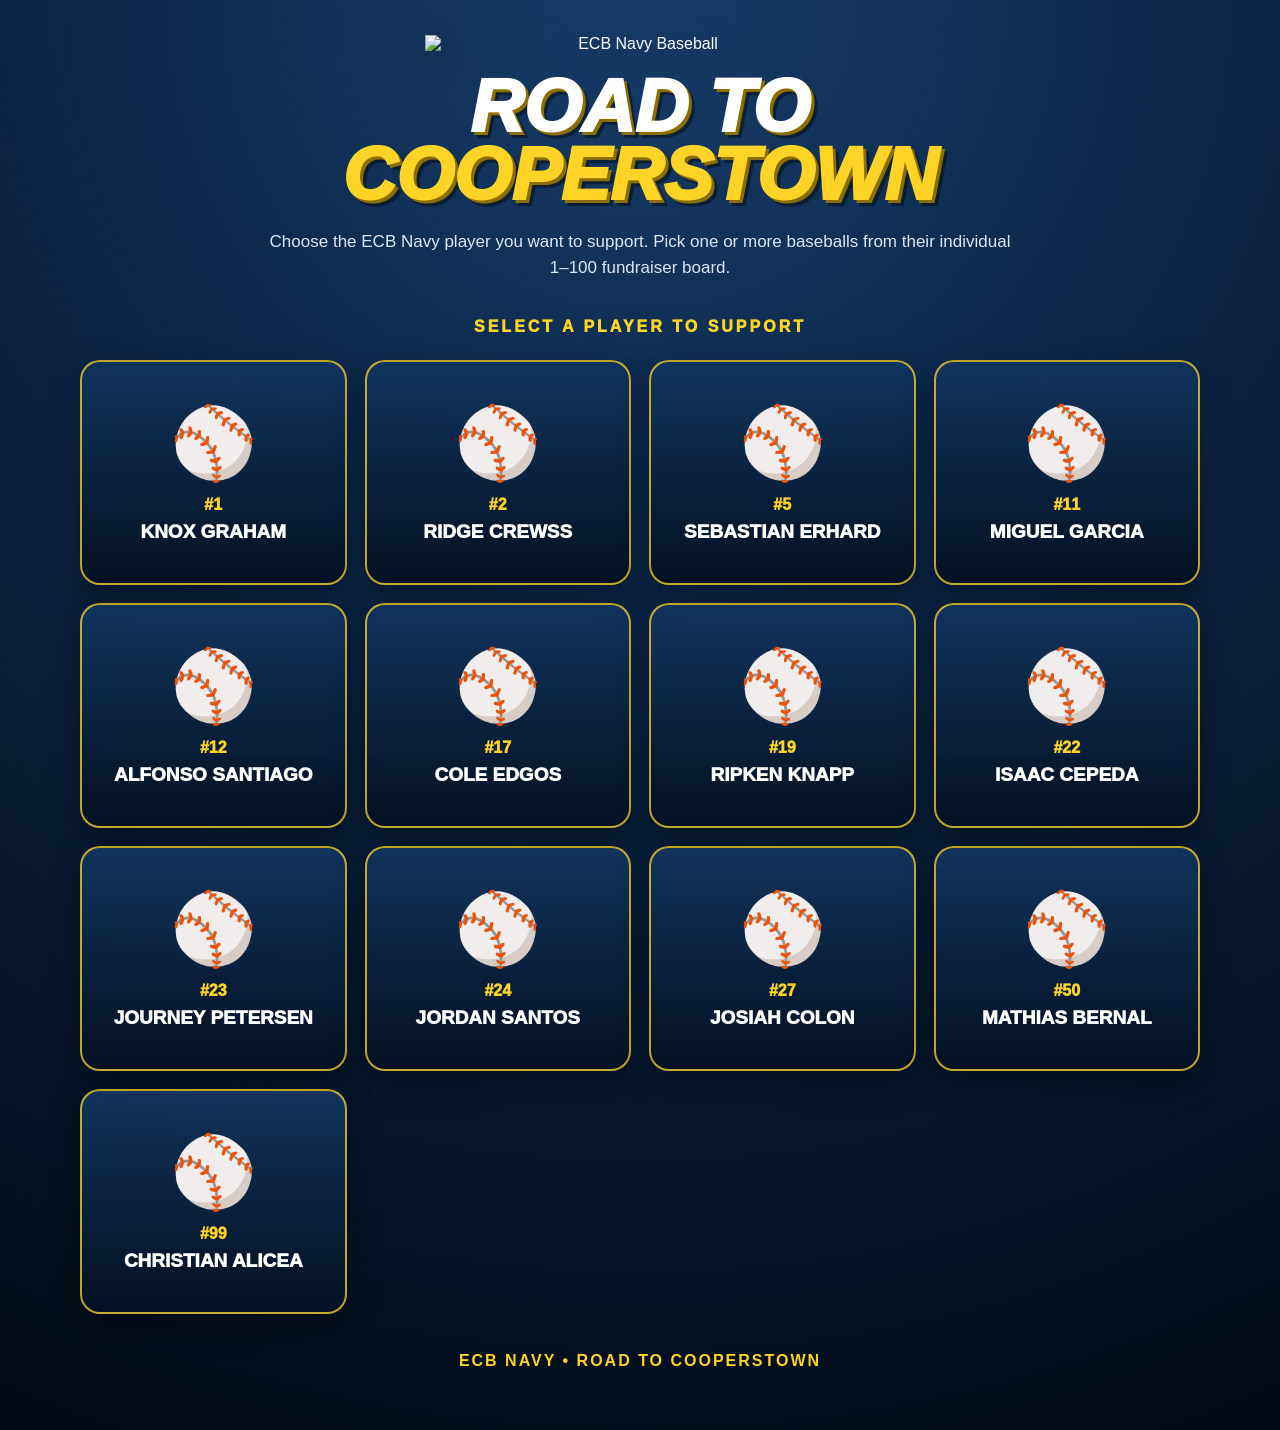
==== public/index.html @ cdfd4893 "Create index.html" ====
<!DOCTYPE html>
<html lang="en">

<head>

<meta charset="UTF-8">

<meta
  name="viewport"
  content="width=device-width, initial-scale=1.0"
>

<title>
ECB Navy | Road to Cooperstown
</title>

<style>

html,
body{
  margin:0;
  padding:0;
  min-height:100%;
  background:#07182e;
}

body{
  font-family:Arial,Helvetica,sans-serif;
  color:#fff;
}

*{
  box-sizing:border-box;
}

.page{
  min-height:100vh;
  padding:35px 18px 60px;

  background:
    radial-gradient(
      circle at top,
      #163c68 0%,
      #0c284b 34%,
      #07182e 68%,
      #030a14 100%
    );
}

.wrap{
  width:min(1120px,100%);
  margin:0 auto;
}

.header{
  text-align:center;
}

.logo{
  width:min(430px,88%);
  height:auto;
  margin:0 auto 20px;
  display:block;

  filter:
    drop-shadow(
      0 9px 16px
      rgba(0,0,0,.4)
    );
}

.road{
  margin:0;

  font-size:
    clamp(
      40px,
      8vw,
      74px
    );

  line-height:.92;

  font-weight:1000;

  font-style:italic;

  text-transform:
    uppercase;

  text-shadow:
    3px 3px 0 #8a6f00,
    6px 6px 0 rgba(0,0,0,.4);
}

.road span{
  color:#ffd426;
}

.subhead{
  max-width:760px;
  margin:20px auto 0;

  font-size:17px;
  line-height:1.5;

  color:#dce7f3;
}

.choose{
  margin:38px 0 24px;

  text-align:center;

  color:#ffd426;

  font-weight:1000;

  letter-spacing:3px;

  text-transform:
    uppercase;
}

.grid{
  display:grid;

  grid-template-columns:
    repeat(
      4,
      minmax(0,1fr)
    );

  gap:18px;
}

.player-card{
  min-height:225px;

  display:flex;

  flex-direction:column;

  align-items:center;

  justify-content:center;

  padding:20px 12px;

  border:
    2px solid
    rgba(
      255,
      212,
      38,
      .75
    );

  border-radius:20px;

  background:
    linear-gradient(
      180deg,
      rgba(17,53,94,.95),
      rgba(4,17,35,.98)
    );

  color:#fff;

  text-decoration:none;

  box-shadow:
    0 12px 30px
    rgba(0,0,0,.35);

  transition:.18s ease;
}

.player-card:hover{
  transform:
    translateY(-5px);

  border-color:
    #fff09a;
}

.baseball{
  font-size:70px;
  margin-bottom:12px;
}

.number{
  color:#ffd426;

  font-size:16px;

  font-weight:1000;

  margin-bottom:7px;
}

.name{
  text-align:center;

  font-size:19px;

  font-weight:1000;

  line-height:1.15;

  text-transform:
    uppercase;
}

.footer{
  margin-top:38px;

  text-align:center;

  color:#ffd426;

  font-weight:900;

  letter-spacing:2px;
}

@media(max-width:900px){

  .grid{
    grid-template-columns:
      repeat(
        3,
        1fr
      );
  }

}

@media(max-width:680px){

  .grid{
    grid-template-columns:
      repeat(
        2,
        1fr
      );

    gap:12px;
  }

  .player-card{
    min-height:190px;
  }

  .baseball{
    font-size:54px;
  }

  .name{
    font-size:15px;
  }

}

</style>

</head>

<body>

<div class="page">

<div class="wrap">

<header class="header">

<img
  src="/ecb-logo.png"
  class="logo"
  alt="ECB Navy Baseball"
>

<h1 class="road">
Road To
<br>
<span>
Cooperstown
</span>
</h1>

<div class="subhead">

Choose the ECB Navy player you want to support.

Pick one or more baseballs from their individual
1–100 fundraiser board.

</div>

</header>


<div class="choose">

Select A Player To Support

</div>


<main class="grid">

<a
  class="player-card"
  href="/fundraiser.html?player=knox-graham"
>
<div class="baseball">⚾</div>
<div class="number">#1</div>
<div class="name">Knox Graham</div>
</a>


<a
  class="player-card"
  href="/fundraiser.html?player=ridge-crewss"
>
<div class="baseball">⚾</div>
<div class="number">#2</div>
<div class="name">Ridge Crewss</div>
</a>


<a
  class="player-card"
  href="/fundraiser.html?player=sebastian-erhard"
>
<div class="baseball">⚾</div>
<div class="number">#5</div>
<div class="name">Sebastian Erhard</div>
</a>


<a
  class="player-card"
  href="/fundraiser.html?player=miguel-garcia"
>
<div class="baseball">⚾</div>
<div class="number">#11</div>
<div class="name">Miguel Garcia</div>
</a>


<a
  class="player-card"
  href="/fundraiser.html?player=alfonso-santiago"
>
<div class="baseball">⚾</div>
<div class="number">#12</div>
<div class="name">Alfonso Santiago</div>
</a>


<a
  class="player-card"
  href="/fundraiser.html?player=cole-edgos"
>
<div class="baseball">⚾</div>
<div class="number">#17</div>
<div class="name">Cole Edgos</div>
</a>


<a
  class="player-card"
  href="/fundraiser.html?player=ripken-knapp"
>
<div class="baseball">⚾</div>
<div class="number">#19</div>
<div class="name">Ripken Knapp</div>
</a>


<a
  class="player-card"
  href="/fundraiser.html?player=isaac-cepeda"
>
<div class="baseball">⚾</div>
<div class="number">#22</div>
<div class="name">Isaac Cepeda</div>
</a>


<a
  class="player-card"
  href="/fundraiser.html?player=journey-petersen"
>
<div class="baseball">⚾</div>
<div class="number">#23</div>
<div class="name">Journey Petersen</div>
</a>


<a
  class="player-card"
  href="/fundraiser.html?player=jordan-santos"
>
<div class="baseball">⚾</div>
<div class="number">#24</div>
<div class="name">Jordan Santos</div>
</a>


<a
  class="player-card"
  href="/fundraiser.html?player=josiah-colon"
>
<div class="baseball">⚾</div>
<div class="number">#27</div>
<div class="name">Josiah Colon</div>
</a>


<a
  class="player-card"
  href="/fundraiser.html?player=mathias-bernal"
>
<div class="baseball">⚾</div>
<div class="number">#50</div>
<div class="name">Mathias Bernal</div>
</a>


<a
  class="player-card"
  href="/fundraiser.html?player=christian-alicea"
>
<div class="baseball">⚾</div>
<div class="number">#99</div>
<div class="name">Christian Alicea</div>
</a>

</main>


<div class="footer">

ECB NAVY • ROAD TO COOPERSTOWN

</div>

</div>

</div>

</body>

</html>
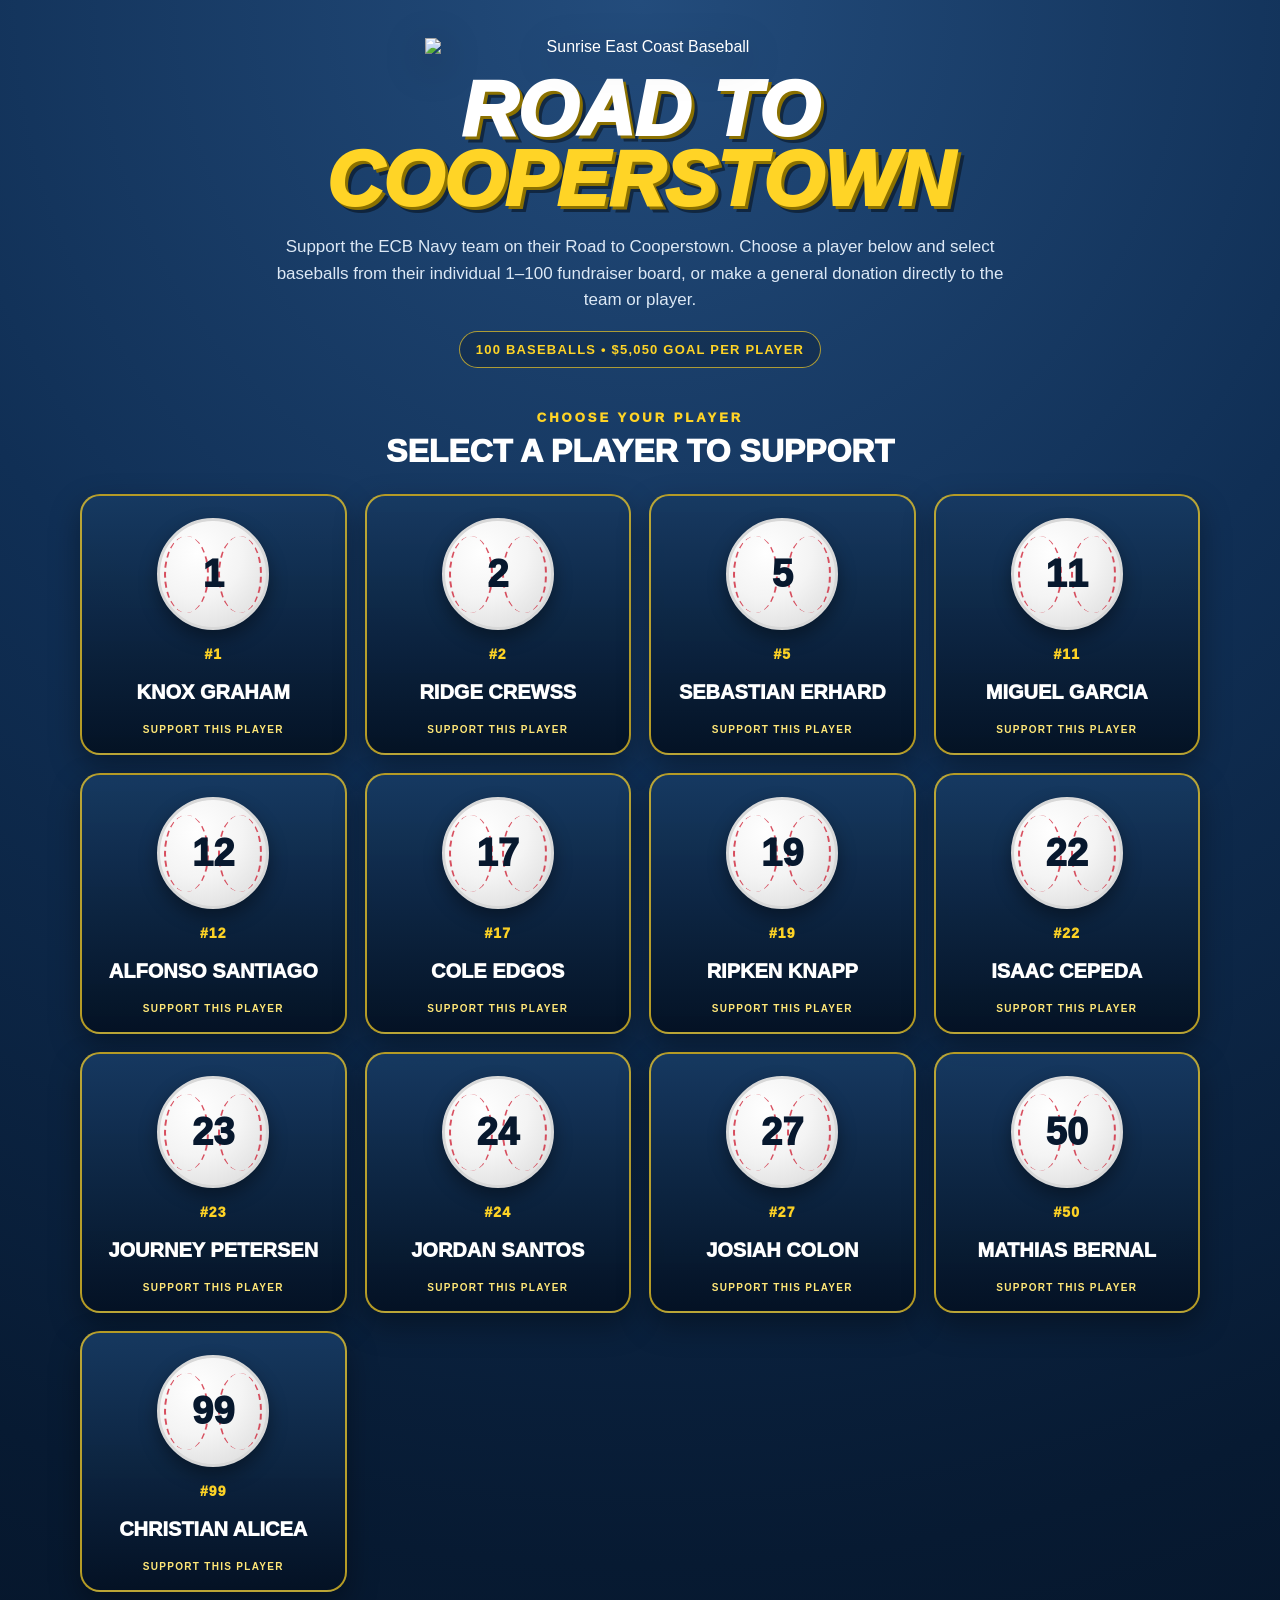
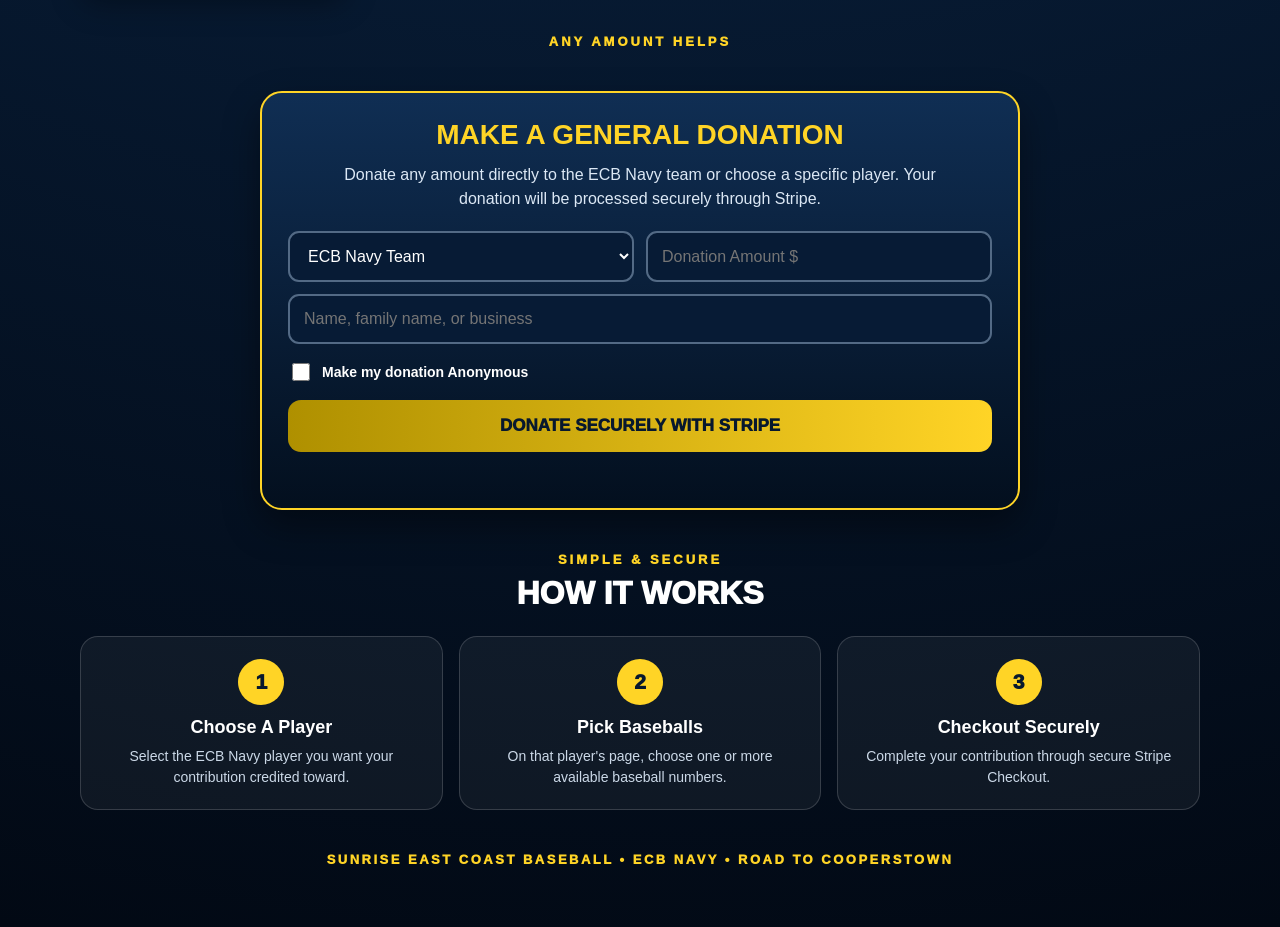
==== commit 48ee7e55: "Update index.html" ====
--- a/public/index.html
+++ b/public/index.html
@@ -1,27 +1,17 @@
 <!DOCTYPE html>
 <html lang="en">
-
 <head>
-
 <meta charset="UTF-8">
-
-<meta
-  name="viewport"
-  content="width=device-width, initial-scale=1.0"
->
-
-<title>
-ECB Navy | Road to Cooperstown
-</title>
+<meta name="viewport" content="width=device-width, initial-scale=1.0">
+
+<title>ECB Navy | Road to Cooperstown</title>
 
 <style>
-
-html,
-body{
+html,body{
   margin:0;
   padding:0;
   min-height:100%;
-  background:#07182e;
+  background:#061426;
 }
 
 body{
@@ -35,15 +25,14 @@
 
 .page{
   min-height:100vh;
-  padding:35px 18px 60px;
-
+  padding:30px 18px 60px;
   background:
     radial-gradient(
       circle at top,
-      #163c68 0%,
-      #0c284b 34%,
-      #07182e 68%,
-      #030a14 100%
+      #234c7c 0%,
+      #102f55 30%,
+      #071a32 60%,
+      #020914 100%
     );
 }
 
@@ -52,45 +41,37 @@
   margin:0 auto;
 }
 
+/* =========================
+   HEADER
+========================= */
+
 .header{
   text-align:center;
+  padding-top:8px;
 }
 
 .logo{
+  display:block;
   width:min(430px,88%);
   height:auto;
-  margin:0 auto 20px;
-  display:block;
-
+  margin:0 auto 18px;
   filter:
     drop-shadow(
-      0 9px 16px
+      0 10px 20px
       rgba(0,0,0,.4)
     );
 }
 
 .road{
   margin:0;
-
-  font-size:
-    clamp(
-      40px,
-      8vw,
-      74px
-    );
-
-  line-height:.92;
-
+  font-size:clamp(42px,8vw,78px);
+  line-height:.9;
   font-weight:1000;
-
   font-style:italic;
-
-  text-transform:
-    uppercase;
-
+  text-transform:uppercase;
   text-shadow:
-    3px 3px 0 #8a6f00,
-    6px 6px 0 rgba(0,0,0,.4);
+    3px 3px 0 #8b7100,
+    6px 6px 0 rgba(0,0,0,.42);
 }
 
 .road span{
@@ -100,357 +81,881 @@
 .subhead{
   max-width:760px;
   margin:20px auto 0;
-
+  color:#dce8f5;
   font-size:17px;
-  line-height:1.5;
-
-  color:#dce7f3;
-}
-
-.choose{
-  margin:38px 0 24px;
-
+  line-height:1.55;
+}
+
+.hero-note{
+  display:inline-block;
+  margin-top:18px;
+  padding:10px 16px;
+  border:1px solid rgba(255,212,38,.65);
+  border-radius:999px;
+  color:#ffd426;
+  background:rgba(0,0,0,.2);
+  font-size:13px;
+  font-weight:900;
+  letter-spacing:1.2px;
+  text-transform:uppercase;
+}
+
+/* =========================
+   SECTION TITLES
+========================= */
+
+.section-kicker{
+  margin-top:42px;
   text-align:center;
-
   color:#ffd426;
-
+  font-size:13px;
   font-weight:1000;
-
   letter-spacing:3px;
-
-  text-transform:
-    uppercase;
-}
+  text-transform:uppercase;
+}
+
+.section-title{
+  margin:8px 0 24px;
+  text-align:center;
+  font-size:32px;
+  font-weight:1000;
+  text-transform:uppercase;
+}
+
+/* =========================
+   PLAYER GRID
+========================= */
 
 .grid{
   display:grid;
-
-  grid-template-columns:
-    repeat(
-      4,
-      minmax(0,1fr)
-    );
-
+  grid-template-columns:repeat(4,minmax(0,1fr));
   gap:18px;
 }
 
 .player-card{
-  min-height:225px;
-
   display:flex;
-
+  min-height:245px;
+  padding:22px 14px 18px;
   flex-direction:column;
-
   align-items:center;
-
   justify-content:center;
 
-  padding:20px 12px;
-
-  border:
-    2px solid
-    rgba(
-      255,
-      212,
-      38,
-      .75
-    );
-
+  border:2px solid rgba(255,212,38,.7);
   border-radius:20px;
 
   background:
     linear-gradient(
       180deg,
-      rgba(17,53,94,.95),
-      rgba(4,17,35,.98)
+      rgba(23,58,98,.95),
+      rgba(4,18,36,.98)
     );
 
   color:#fff;
-
   text-decoration:none;
 
   box-shadow:
-    0 12px 30px
-    rgba(0,0,0,.35);
-
-  transition:.18s ease;
+    0 12px 30px rgba(0,0,0,.35);
+
+  transition:
+    transform .18s ease,
+    border-color .18s ease,
+    box-shadow .18s ease;
 }
 
 .player-card:hover{
-  transform:
-    translateY(-5px);
-
-  border-color:
-    #fff09a;
+  transform:translateY(-5px);
+  border-color:#fff09a;
+  box-shadow:
+    0 18px 36px rgba(0,0,0,.45);
 }
 
 .baseball{
-  font-size:70px;
-  margin-bottom:12px;
-}
-
-.number{
+  width:112px;
+  height:112px;
+
+  display:flex;
+  align-items:center;
+  justify-content:center;
+
+  margin-bottom:16px;
+
+  border-radius:50%;
+  border:3px solid #d8d8d8;
+
+  background:
+    radial-gradient(
+      circle at 35% 30%,
+      #fff 0%,
+      #f4f4f4 45%,
+      #d7d7d7 100%
+    );
+
+  box-shadow:
+    0 8px 18px rgba(0,0,0,.38);
+
+  position:relative;
+  overflow:hidden;
+}
+
+.baseball:before,
+.baseball:after{
+  content:"";
+  position:absolute;
+  width:38%;
+  height:72%;
+  border:2px dashed #cf2035;
+  border-top:none;
+  border-bottom:none;
+  border-radius:50%;
+  opacity:.78;
+}
+
+.baseball:before{
+  left:4%;
+}
+
+.baseball:after{
+  right:4%;
+}
+
+.baseball span{
+  position:relative;
+  z-index:2;
+  color:#07182e;
+  font-size:38px;
+  font-weight:1000;
+}
+
+.player-number{
   color:#ffd426;
-
+  font-size:14px;
+  font-weight:1000;
+  letter-spacing:1px;
+  margin-bottom:6px;
+}
+
+.player-name{
+  min-height:48px;
+  display:flex;
+  align-items:center;
+  justify-content:center;
+
+  text-align:center;
+  font-size:20px;
+  font-weight:1000;
+  text-transform:uppercase;
+  line-height:1.12;
+}
+
+.support-text{
+  margin-top:8px;
+  color:#ffe777;
+  font-size:10px;
+  font-weight:900;
+  letter-spacing:1.3px;
+}
+
+/* =========================
+   GENERAL DONATION
+========================= */
+
+.general-card{
+  max-width:760px;
+  margin:42px auto 0;
+  padding:26px;
+
+  border:2px solid #ffd426;
+  border-radius:22px;
+
+  background:
+    linear-gradient(
+      180deg,
+      rgba(16,47,85,.96),
+      rgba(3,15,30,.98)
+    );
+
+  box-shadow:
+    0 16px 36px rgba(0,0,0,.4);
+}
+
+.general-card h2{
+  margin:0;
+  text-align:center;
+  color:#ffd426;
+  font-size:28px;
+  text-transform:uppercase;
+}
+
+.general-card p{
+  max-width:620px;
+  margin:12px auto 20px;
+  text-align:center;
+  color:#dce8f5;
+  line-height:1.5;
+}
+
+.form-grid{
+  display:grid;
+  grid-template-columns:1fr 1fr;
+  gap:12px;
+}
+
+.general-input,
+.general-select{
+  width:100%;
+  padding:14px;
+  border:2px solid #536a85;
+  border-radius:11px;
+  background:#071b35;
+  color:#fff;
   font-size:16px;
-
+  outline:none;
+}
+
+.general-input:focus,
+.general-select:focus{
+  border-color:#ffd426;
+}
+
+.full{
+  grid-column:1 / -1;
+}
+
+.anonymous-row{
+  display:flex;
+  align-items:center;
+  gap:9px;
+  margin-top:4px;
+  font-size:14px;
+  font-weight:800;
+}
+
+.anonymous-row input{
+  width:18px;
+  height:18px;
+  accent-color:#ffd426;
+}
+
+.general-button{
+  width:100%;
+  margin-top:16px;
+  padding:16px;
+  border:0;
+  border-radius:13px;
+
+  background:
+    linear-gradient(
+      90deg,
+      #af9000,
+      #ffd426
+    );
+
+  color:#07182e;
+  font-size:17px;
   font-weight:1000;
-
-  margin-bottom:7px;
-}
-
-.name{
+  text-transform:uppercase;
+  cursor:pointer;
+}
+
+.general-button:disabled{
+  opacity:.6;
+  cursor:not-allowed;
+}
+
+.general-status{
+  min-height:20px;
+  margin-top:10px;
   text-align:center;
-
-  font-size:19px;
-
+  color:#fff3b0;
+  font-size:13px;
+}
+
+/* =========================
+   HOW IT WORKS
+========================= */
+
+.how-grid{
+  display:grid;
+  grid-template-columns:repeat(3,1fr);
+  gap:16px;
+}
+
+.how-card{
+  padding:22px;
+  border:1px solid rgba(255,255,255,.16);
+  border-radius:18px;
+  background:rgba(255,255,255,.05);
+  text-align:center;
+}
+
+.step{
+  width:46px;
+  height:46px;
+  margin:0 auto 12px;
+
+  display:flex;
+  align-items:center;
+  justify-content:center;
+
+  border-radius:50%;
+
+  background:#ffd426;
+  color:#07182e;
+
+  font-size:21px;
   font-weight:1000;
-
-  line-height:1.15;
-
-  text-transform:
-    uppercase;
-}
+}
+
+.how-card h3{
+  margin:0 0 8px;
+  color:#fff;
+  font-size:18px;
+}
+
+.how-card p{
+  margin:0;
+  color:#cbd8e7;
+  font-size:14px;
+  line-height:1.45;
+}
+
+/* =========================
+   FOOTER
+========================= */
 
 .footer{
-  margin-top:38px;
-
+  margin-top:42px;
   text-align:center;
-
   color:#ffd426;
-
-  font-weight:900;
-
-  letter-spacing:2px;
-}
+  font-size:13px;
+  font-weight:1000;
+  letter-spacing:2.5px;
+  text-transform:uppercase;
+}
+
+/* =========================
+   MOBILE
+========================= */
 
 @media(max-width:900px){
-
   .grid{
-    grid-template-columns:
-      repeat(
-        3,
-        1fr
-      );
-  }
-
+    grid-template-columns:repeat(3,minmax(0,1fr));
+  }
 }
 
 @media(max-width:680px){
-
   .grid{
-    grid-template-columns:
-      repeat(
-        2,
-        1fr
-      );
-
+    grid-template-columns:repeat(2,minmax(0,1fr));
     gap:12px;
   }
 
   .player-card{
-    min-height:190px;
+    min-height:210px;
+    padding:18px 10px 15px;
   }
 
   .baseball{
-    font-size:54px;
-  }
-
-  .name{
-    font-size:15px;
-  }
-
-}
-
+    width:92px;
+    height:92px;
+  }
+
+  .baseball span{
+    font-size:32px;
+  }
+
+  .player-name{
+    font-size:16px;
+  }
+
+  .form-grid{
+    grid-template-columns:1fr;
+  }
+
+  .full{
+    grid-column:auto;
+  }
+
+  .how-grid{
+    grid-template-columns:1fr;
+  }
+}
 </style>
-
 </head>
 
 <body>
 
 <div class="page">
-
 <div class="wrap">
 
 <header class="header">
 
 <img
   src="/ecb-logo.png"
+  alt="Sunrise East Coast Baseball"
   class="logo"
-  alt="ECB Navy Baseball"
 >
 
 <h1 class="road">
-Road To
-<br>
-<span>
-Cooperstown
-</span>
+  Road To
+  <br>
+  <span>Cooperstown</span>
 </h1>
 
 <div class="subhead">
-
-Choose the ECB Navy player you want to support.
-
-Pick one or more baseballs from their individual
-1–100 fundraiser board.
-
+  Support the ECB Navy team on their Road to Cooperstown.
+  Choose a player below and select baseballs from their individual
+  1–100 fundraiser board, or make a general donation directly to the team or player.
+</div>
+
+<div class="hero-note">
+  100 Baseballs • $5,050 Goal Per Player
 </div>
 
 </header>
 
 
-<div class="choose">
-
-Select A Player To Support
-
-</div>
+<div class="section-kicker">
+  Choose Your Player
+</div>
+
+<h2 class="section-title">
+  Select A Player To Support
+</h2>
 
 
 <main class="grid">
 
-<a
-  class="player-card"
-  href="/fundraiser.html?player=knox-graham"
+<a class="player-card" href="/fundraiser.html?player=knox-graham">
+  <div class="baseball"><span>1</span></div>
+  <div class="player-number">#1</div>
+  <div class="player-name">Knox Graham</div>
+  <div class="support-text">SUPPORT THIS PLAYER</div>
+</a>
+
+<a class="player-card" href="/fundraiser.html?player=ridge-crewss">
+  <div class="baseball"><span>2</span></div>
+  <div class="player-number">#2</div>
+  <div class="player-name">Ridge Crewss</div>
+  <div class="support-text">SUPPORT THIS PLAYER</div>
+</a>
+
+<a class="player-card" href="/fundraiser.html?player=sebastian-erhard">
+  <div class="baseball"><span>5</span></div>
+  <div class="player-number">#5</div>
+  <div class="player-name">Sebastian Erhard</div>
+  <div class="support-text">SUPPORT THIS PLAYER</div>
+</a>
+
+<a class="player-card" href="/fundraiser.html?player=miguel-garcia">
+  <div class="baseball"><span>11</span></div>
+  <div class="player-number">#11</div>
+  <div class="player-name">Miguel Garcia</div>
+  <div class="support-text">SUPPORT THIS PLAYER</div>
+</a>
+
+<a class="player-card" href="/fundraiser.html?player=alfonso-santiago">
+  <div class="baseball"><span>12</span></div>
+  <div class="player-number">#12</div>
+  <div class="player-name">Alfonso Santiago</div>
+  <div class="support-text">SUPPORT THIS PLAYER</div>
+</a>
+
+<a class="player-card" href="/fundraiser.html?player=cole-edgos">
+  <div class="baseball"><span>17</span></div>
+  <div class="player-number">#17</div>
+  <div class="player-name">Cole Edgos</div>
+  <div class="support-text">SUPPORT THIS PLAYER</div>
+</a>
+
+<a class="player-card" href="/fundraiser.html?player=ripken-knapp">
+  <div class="baseball"><span>19</span></div>
+  <div class="player-number">#19</div>
+  <div class="player-name">Ripken Knapp</div>
+  <div class="support-text">SUPPORT THIS PLAYER</div>
+</a>
+
+<a class="player-card" href="/fundraiser.html?player=isaac-cepeda">
+  <div class="baseball"><span>22</span></div>
+  <div class="player-number">#22</div>
+  <div class="player-name">Isaac Cepeda</div>
+  <div class="support-text">SUPPORT THIS PLAYER</div>
+</a>
+
+<a class="player-card" href="/fundraiser.html?player=journey-petersen">
+  <div class="baseball"><span>23</span></div>
+  <div class="player-number">#23</div>
+  <div class="player-name">Journey Petersen</div>
+  <div class="support-text">SUPPORT THIS PLAYER</div>
+</a>
+
+<a class="player-card" href="/fundraiser.html?player=jordan-santos">
+  <div class="baseball"><span>24</span></div>
+  <div class="player-number">#24</div>
+  <div class="player-name">Jordan Santos</div>
+  <div class="support-text">SUPPORT THIS PLAYER</div>
+</a>
+
+<a class="player-card" href="/fundraiser.html?player=josiah-colon">
+  <div class="baseball"><span>27</span></div>
+  <div class="player-number">#27</div>
+  <div class="player-name">Josiah Colon</div>
+  <div class="support-text">SUPPORT THIS PLAYER</div>
+</a>
+
+<a class="player-card" href="/fundraiser.html?player=mathias-bernal">
+  <div class="baseball"><span>50</span></div>
+  <div class="player-number">#50</div>
+  <div class="player-name">Mathias Bernal</div>
+  <div class="support-text">SUPPORT THIS PLAYER</div>
+</a>
+
+<a class="player-card" href="/fundraiser.html?player=christian-alicea">
+  <div class="baseball"><span>99</span></div>
+  <div class="player-number">#99</div>
+  <div class="player-name">Christian Alicea</div>
+  <div class="support-text">SUPPORT THIS PLAYER</div>
+</a>
+
+</main>
+
+
+<div class="section-kicker">
+  Any Amount Helps
+</div>
+
+<div class="general-card">
+
+<h2>
+  Make A General Donation
+</h2>
+
+<p>
+  Donate any amount directly to the ECB Navy team or choose a specific player.
+  Your donation will be processed securely through Stripe.
+</p>
+
+<div class="form-grid">
+
+<select
+  id="generalPlayer"
+  class="general-select"
 >
-<div class="baseball">⚾</div>
-<div class="number">#1</div>
-<div class="name">Knox Graham</div>
-</a>
-
-
-<a
-  class="player-card"
-  href="/fundraiser.html?player=ridge-crewss"
+  <option value="team">ECB Navy Team</option>
+  <option value="knox-graham">#1 Knox Graham</option>
+  <option value="ridge-crewss">#2 Ridge Crewss</option>
+  <option value="sebastian-erhard">#5 Sebastian Erhard</option>
+  <option value="miguel-garcia">#11 Miguel Garcia</option>
+  <option value="alfonso-santiago">#12 Alfonso Santiago</option>
+  <option value="cole-edgos">#17 Cole Edgos</option>
+  <option value="ripken-knapp">#19 Ripken Knapp</option>
+  <option value="isaac-cepeda">#22 Isaac Cepeda</option>
+  <option value="journey-petersen">#23 Journey Petersen</option>
+  <option value="jordan-santos">#24 Jordan Santos</option>
+  <option value="josiah-colon">#27 Josiah Colon</option>
+  <option value="mathias-bernal">#50 Mathias Bernal</option>
+  <option value="christian-alicea">#99 Christian Alicea</option>
+</select>
+
+<input
+  id="generalAmount"
+  class="general-input"
+  type="number"
+  min="1"
+  step="1"
+  placeholder="Donation Amount $"
 >
-<div class="baseball">⚾</div>
-<div class="number">#2</div>
-<div class="name">Ridge Crewss</div>
-</a>
-
-
-<a
-  class="player-card"
-  href="/fundraiser.html?player=sebastian-erhard"
+
+<input
+  id="generalDonor"
+  class="general-input full"
+  type="text"
+  maxlength="80"
+  placeholder="Name, family name, or business"
 >
-<div class="baseball">⚾</div>
-<div class="number">#5</div>
-<div class="name">Sebastian Erhard</div>
-</a>
-
-
-<a
-  class="player-card"
-  href="/fundraiser.html?player=miguel-garcia"
+
+<label
+  class="anonymous-row full"
+  for="generalAnonymous"
 >
-<div class="baseball">⚾</div>
-<div class="number">#11</div>
-<div class="name">Miguel Garcia</div>
-</a>
-
-
-<a
-  class="player-card"
-  href="/fundraiser.html?player=alfonso-santiago"
+  <input
+    id="generalAnonymous"
+    type="checkbox"
+  >
+  <span>
+    Make my donation Anonymous
+  </span>
+</label>
+
+</div>
+
+<button
+  id="generalButton"
+  class="general-button"
 >
-<div class="baseball">⚾</div>
-<div class="number">#12</div>
-<div class="name">Alfonso Santiago</div>
-</a>
-
-
-<a
-  class="player-card"
-  href="/fundraiser.html?player=cole-edgos"
->
-<div class="baseball">⚾</div>
-<div class="number">#17</div>
-<div class="name">Cole Edgos</div>
-</a>
-
-
-<a
-  class="player-card"
-  href="/fundraiser.html?player=ripken-knapp"
->
-<div class="baseball">⚾</div>
-<div class="number">#19</div>
-<div class="name">Ripken Knapp</div>
-</a>
-
-
-<a
-  class="player-card"
-  href="/fundraiser.html?player=isaac-cepeda"
->
-<div class="baseball">⚾</div>
-<div class="number">#22</div>
-<div class="name">Isaac Cepeda</div>
-</a>
-
-
-<a
-  class="player-card"
-  href="/fundraiser.html?player=journey-petersen"
->
-<div class="baseball">⚾</div>
-<div class="number">#23</div>
-<div class="name">Journey Petersen</div>
-</a>
-
-
-<a
-  class="player-card"
-  href="/fundraiser.html?player=jordan-santos"
->
-<div class="baseball">⚾</div>
-<div class="number">#24</div>
-<div class="name">Jordan Santos</div>
-</a>
-
-
-<a
-  class="player-card"
-  href="/fundraiser.html?player=josiah-colon"
->
-<div class="baseball">⚾</div>
-<div class="number">#27</div>
-<div class="name">Josiah Colon</div>
-</a>
-
-
-<a
-  class="player-card"
-  href="/fundraiser.html?player=mathias-bernal"
->
-<div class="baseball">⚾</div>
-<div class="number">#50</div>
-<div class="name">Mathias Bernal</div>
-</a>
-
-
-<a
-  class="player-card"
-  href="/fundraiser.html?player=christian-alicea"
->
-<div class="baseball">⚾</div>
-<div class="number">#99</div>
-<div class="name">Christian Alicea</div>
-</a>
-
-</main>
+  Donate Securely With Stripe
+</button>
+
+<div
+  id="generalStatus"
+  class="general-status"
+></div>
+
+</div>
+
+
+<div class="section-kicker">
+  Simple & Secure
+</div>
+
+<h2 class="section-title">
+  How It Works
+</h2>
+
+<div class="how-grid">
+
+<div class="how-card">
+  <div class="step">1</div>
+  <h3>Choose A Player</h3>
+  <p>
+    Select the ECB Navy player you want your contribution credited toward.
+  </p>
+</div>
+
+<div class="how-card">
+  <div class="step">2</div>
+  <h3>Pick Baseballs</h3>
+  <p>
+    On that player's page, choose one or more available baseball numbers.
+  </p>
+</div>
+
+<div class="how-card">
+  <div class="step">3</div>
+  <h3>Checkout Securely</h3>
+  <p>
+    Complete your contribution through secure Stripe Checkout.
+  </p>
+</div>
+
+</div>
 
 
 <div class="footer">
-
-ECB NAVY • ROAD TO COOPERSTOWN
-
-</div>
-
-</div>
-
-</div>
+  Sunrise East Coast Baseball • ECB Navy • Road To Cooperstown
+</div>
+
+</div>
+</div>
+
+
+<script>
+
+const generalPlayer =
+  document.getElementById("generalPlayer");
+
+const generalAmount =
+  document.getElementById("generalAmount");
+
+const generalDonor =
+  document.getElementById("generalDonor");
+
+const generalAnonymous =
+  document.getElementById("generalAnonymous");
+
+const generalButton =
+  document.getElementById("generalButton");
+
+const generalStatus =
+  document.getElementById("generalStatus");
+
+
+generalAnonymous.addEventListener(
+  "change",
+  function(){
+
+    if(generalAnonymous.checked){
+
+      generalDonor.value = "";
+
+      generalDonor.disabled = true;
+
+      generalDonor.placeholder =
+        "Anonymous donation";
+
+    }else{
+
+      generalDonor.disabled = false;
+
+      generalDonor.placeholder =
+        "Name, family name, or business";
+
+    }
+
+  }
+);
+
+
+generalButton.addEventListener(
+  "click",
+  async function(){
+
+    const amount =
+      Number(
+        generalAmount.value
+      );
+
+    if(
+      !Number.isFinite(amount) ||
+      amount < 1
+    ){
+
+      generalStatus.textContent =
+        "Please enter a valid donation amount.";
+
+      return;
+    }
+
+
+    const anonymous =
+      generalAnonymous.checked === true;
+
+    let donorName =
+      generalDonor.value
+        .trim()
+        .replace(/\s+/g," ");
+
+
+    if(
+      !anonymous &&
+      donorName.length < 2
+    ){
+
+      generalStatus.textContent =
+        "Please enter the name you want displayed or choose Anonymous.";
+
+      generalDonor.focus();
+
+      return;
+    }
+
+
+    if(anonymous){
+      donorName = "Anonymous";
+    }
+
+
+    generalButton.disabled =
+      true;
+
+    generalButton.textContent =
+      "Preparing Secure Checkout...";
+
+    generalStatus.textContent =
+      "Connecting to Stripe...";
+
+
+    try{
+
+      const response =
+        await fetch(
+          "/api/create-checkout",
+          {
+            method:"POST",
+
+            headers:{
+              "Content-Type":
+                "application/json",
+
+              "Accept":
+                "application/json"
+            },
+
+            body:JSON.stringify({
+
+              type:
+                "general",
+
+              playerKey:
+                generalPlayer.value,
+
+              amount:
+                amount,
+
+              donorName:
+                donorName,
+
+              anonymous:
+                anonymous
+
+            })
+          }
+        );
+
+
+      const text =
+        await response.text();
+
+      let data;
+
+      try{
+
+        data =
+          JSON.parse(text);
+
+      }catch(error){
+
+        throw new Error(
+          "Checkout server returned invalid data."
+        );
+
+      }
+
+
+      if(
+        !response.ok ||
+        !data.url
+      ){
+
+        throw new Error(
+          data && data.error
+            ? data.error
+            : "Unable to create Stripe checkout."
+        );
+
+      }
+
+
+      generalStatus.textContent =
+        "Opening Stripe...";
+
+      window.location.href =
+        data.url;
+
+
+    }catch(error){
+
+      console.error(
+        "General donation error:",
+        error
+      );
+
+      generalStatus.textContent =
+        error && error.message
+          ? error.message
+          : "Unable to start checkout.";
+
+      generalButton.disabled =
+        false;
+
+      generalButton.textContent =
+        "Donate Securely With Stripe";
+
+    }
+
+  }
+);
+
+</script>
 
 </body>
-
 </html>
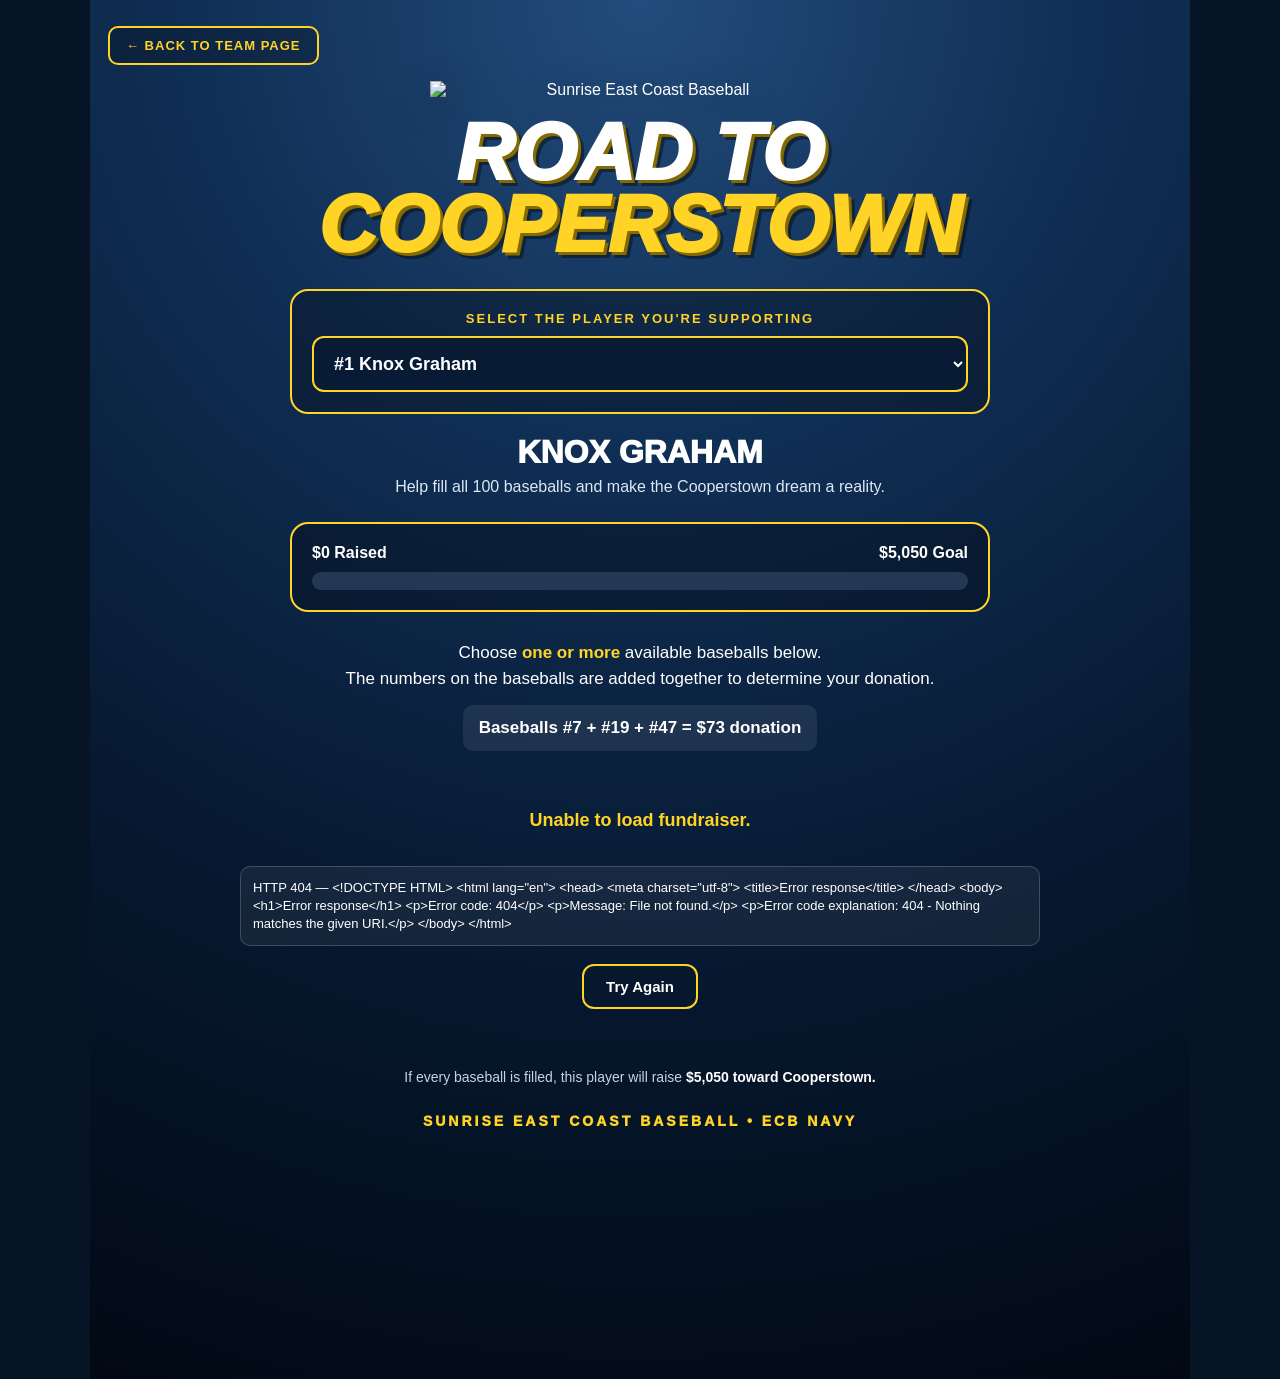
==== commit 2ac32302: "Update index.html" ====
--- a/public/index.html
+++ b/public/index.html
@@ -1,13 +1,23 @@
 <!DOCTYPE html>
 <html lang="en">
+
 <head>
+
 <meta charset="UTF-8">
-<meta name="viewport" content="width=device-width, initial-scale=1.0">
-
-<title>ECB Navy | Road to Cooperstown</title>
+
+<meta
+  name="viewport"
+  content="width=device-width, initial-scale=1.0"
+>
+
+<title>
+ECB Navy | Road to Cooperstown
+</title>
 
 <style>
-html,body{
+
+html,
+body{
   margin:0;
   padding:0;
   min-height:100%;
@@ -23,23 +33,67 @@
   box-sizing:border-box;
 }
 
-.page{
+#fundraiser{
+  --navy:#07182e;
+  --navy2:#0d2b50;
+  --yellow:#ffd426;
+  --yellow-dark:#a98a00;
+
+  max-width:1100px;
+  margin:0 auto;
+  padding:26px 18px 250px;
+
   min-height:100vh;
-  padding:30px 18px 60px;
+
   background:
     radial-gradient(
       circle at top,
       #234c7c 0%,
       #102f55 30%,
-      #071a32 60%,
+      #071a32 62%,
       #020914 100%
     );
 }
 
-.wrap{
-  width:min(1120px,100%);
-  margin:0 auto;
-}
+
+/* =========================
+   BACK BUTTON
+========================= */
+
+.back-wrap{
+  max-width:1100px;
+  margin:0 auto 16px;
+}
+
+.back-button{
+  display:inline-block;
+
+  padding:10px 16px;
+
+  border:2px solid var(--yellow);
+  border-radius:10px;
+
+  background:rgba(0,0,0,.22);
+
+  color:var(--yellow);
+
+  font-size:13px;
+  font-weight:900;
+
+  text-decoration:none;
+
+  text-transform:uppercase;
+
+  letter-spacing:1px;
+
+  transition:.15s ease;
+}
+
+.back-button:hover{
+  background:var(--yellow);
+  color:var(--navy);
+}
+
 
 /* =========================
    HEADER
@@ -47,139 +101,368 @@
 
 .header{
   text-align:center;
-  padding-top:8px;
 }
 
 .logo{
   display:block;
-  width:min(430px,88%);
+
+  width:min(420px,88%);
+
   height:auto;
+
   margin:0 auto 18px;
+
+  object-fit:contain;
+
   filter:
     drop-shadow(
-      0 10px 20px
-      rgba(0,0,0,.4)
-    );
-}
-
-.road{
+      0 9px 18px
+      rgba(0,0,0,.42)
+    );
+}
+
+.title{
   margin:0;
-  font-size:clamp(42px,8vw,78px);
+
+  font-size:clamp(
+    42px,
+    8vw,
+    80px
+  );
+
   line-height:.9;
+
   font-weight:1000;
+
   font-style:italic;
+
   text-transform:uppercase;
+
   text-shadow:
-    3px 3px 0 #8b7100,
-    6px 6px 0 rgba(0,0,0,.42);
-}
-
-.road span{
-  color:#ffd426;
-}
-
-.subhead{
-  max-width:760px;
-  margin:20px auto 0;
+    3px 3px 0 #846a00,
+    6px 6px 0 rgba(0,0,0,.4);
+}
+
+.title span{
+  color:var(--yellow);
+}
+
+
+/* =========================
+   PLAYER SELECT
+========================= */
+
+.player-select-card{
+  max-width:700px;
+
+  margin:28px auto 18px;
+
+  padding:20px;
+
+  border:2px solid var(--yellow);
+
+  border-radius:18px;
+
+  background:rgba(0,0,0,.28);
+}
+
+.select-label{
+  display:block;
+
+  margin-bottom:10px;
+
+  color:var(--yellow);
+
+  text-align:center;
+
+  font-size:13px;
+
+  font-weight:900;
+
+  letter-spacing:2px;
+
+  text-transform:uppercase;
+}
+
+.player-select{
+  width:100%;
+
+  padding:15px 16px;
+
+  border:2px solid var(--yellow);
+
+  border-radius:12px;
+
+  background:#071b35;
+
+  color:#fff;
+
+  font-size:18px;
+
+  font-weight:900;
+
+  outline:none;
+}
+
+.player-select option{
+  background:#071b35;
+  color:#fff;
+}
+
+
+/* =========================
+   PAYMENT BANNER
+========================= */
+
+.payment-banner{
+  display:none;
+
+  max-width:700px;
+
+  margin:18px auto;
+
+  padding:14px 16px;
+
+  border-radius:12px;
+
+  text-align:center;
+
+  font-weight:900;
+}
+
+.payment-banner.success{
+  display:block;
+
+  border:2px solid #24d17e;
+
+  background:rgba(36,209,126,.12);
+
+  color:#e4fff1;
+}
+
+.payment-banner.cancelled{
+  display:block;
+
+  border:2px solid var(--yellow);
+
+  background:rgba(255,212,38,.1);
+
+  color:#fff6c5;
+}
+
+
+/* =========================
+   PLAYER
+========================= */
+
+.player-name{
+  margin-top:20px;
+
+  text-align:center;
+
+  font-size:32px;
+
+  font-weight:1000;
+
+  text-transform:uppercase;
+}
+
+.player-subtitle{
+  margin-top:7px;
+
+  text-align:center;
+
   color:#dce8f5;
-  font-size:17px;
-  line-height:1.55;
-}
-
-.hero-note{
-  display:inline-block;
-  margin-top:18px;
-  padding:10px 16px;
-  border:1px solid rgba(255,212,38,.65);
-  border-radius:999px;
-  color:#ffd426;
-  background:rgba(0,0,0,.2);
-  font-size:13px;
+
+  font-size:16px;
+}
+
+
+/* =========================
+   PROGRESS
+========================= */
+
+.progress-card{
+  max-width:700px;
+
+  margin:26px auto;
+
+  padding:20px;
+
+  border:2px solid var(--yellow);
+
+  border-radius:18px;
+
+  background:rgba(0,0,0,.28);
+}
+
+.progress-numbers{
+  display:flex;
+
+  justify-content:space-between;
+
+  gap:15px;
+
+  margin-bottom:10px;
+
   font-weight:900;
-  letter-spacing:1.2px;
-  text-transform:uppercase;
-}
-
-/* =========================
-   SECTION TITLES
-========================= */
-
-.section-kicker{
-  margin-top:42px;
-  text-align:center;
-  color:#ffd426;
-  font-size:13px;
-  font-weight:1000;
-  letter-spacing:3px;
-  text-transform:uppercase;
-}
-
-.section-title{
-  margin:8px 0 24px;
-  text-align:center;
-  font-size:32px;
-  font-weight:1000;
-  text-transform:uppercase;
-}
-
-/* =========================
-   PLAYER GRID
-========================= */
-
-.grid{
-  display:grid;
-  grid-template-columns:repeat(4,minmax(0,1fr));
-  gap:18px;
-}
-
-.player-card{
-  display:flex;
-  min-height:245px;
-  padding:22px 14px 18px;
-  flex-direction:column;
-  align-items:center;
-  justify-content:center;
-
-  border:2px solid rgba(255,212,38,.7);
+}
+
+.progress-track{
+  width:100%;
+
+  height:18px;
+
+  border-radius:20px;
+
+  overflow:hidden;
+
+  background:#233852;
+}
+
+.progress-fill{
+  width:0%;
+
+  height:100%;
+
   border-radius:20px;
 
   background:
     linear-gradient(
-      180deg,
-      rgba(23,58,98,.95),
-      rgba(4,18,36,.98)
-    );
+      90deg,
+      var(--yellow-dark),
+      var(--yellow)
+    );
+
+  transition:.4s ease;
+}
+
+
+/* =========================
+   INSTRUCTIONS
+========================= */
+
+.instructions{
+  max-width:760px;
+
+  margin:28px auto 24px;
+
+  text-align:center;
+
+  font-size:17px;
+
+  line-height:1.5;
+}
+
+.instructions strong{
+  color:var(--yellow);
+}
+
+.example-box{
+  display:inline-block;
+
+  margin-top:14px;
+
+  padding:10px 16px;
+
+  border-radius:10px;
+
+  background:rgba(255,255,255,.08);
+
+  font-weight:700;
+}
+
+
+/* =========================
+   STATUS / ERROR
+========================= */
+
+.loading-message{
+  padding:35px 10px;
+
+  text-align:center;
+
+  color:var(--yellow);
+
+  font-size:18px;
+
+  font-weight:900;
+}
+
+.error-details{
+  display:none;
+
+  max-width:800px;
+
+  margin:0 auto 18px;
+
+  padding:12px;
+
+  border:1px solid rgba(255,255,255,.18);
+
+  border-radius:10px;
+
+  background:rgba(255,255,255,.06);
 
   color:#fff;
-  text-decoration:none;
-
-  box-shadow:
-    0 12px 30px rgba(0,0,0,.35);
-
-  transition:
-    transform .18s ease,
-    border-color .18s ease,
-    box-shadow .18s ease;
-}
-
-.player-card:hover{
-  transform:translateY(-5px);
-  border-color:#fff09a;
-  box-shadow:
-    0 18px 36px rgba(0,0,0,.45);
-}
-
-.baseball{
-  width:112px;
-  height:112px;
-
-  display:flex;
-  align-items:center;
-  justify-content:center;
-
-  margin-bottom:16px;
+
+  font-size:13px;
+
+  line-height:1.4;
+
+  word-break:break-word;
+}
+
+.retry-button{
+  display:none;
+
+  margin:0 auto 25px;
+
+  padding:12px 22px;
+
+  border:2px solid var(--yellow);
+
+  border-radius:12px;
+
+  background:#07182e;
+
+  color:#fff;
+
+  font-size:15px;
+
+  font-weight:900;
+
+  cursor:pointer;
+}
+
+
+/* =========================
+   BALL GRID
+========================= */
+
+.ball-grid{
+  display:grid;
+
+  grid-template-columns:repeat(10,1fr);
+
+  gap:12px;
+
+  align-items:start;
+}
+
+.ball-card{
+  min-width:0;
+
+  text-align:center;
+}
+
+.ball{
+  width:100%;
+
+  aspect-ratio:1;
 
   border-radius:50%;
+
   border:3px solid #d8d8d8;
 
   background:
@@ -190,304 +473,510 @@
       #d7d7d7 100%
     );
 
+  color:#07182e;
+
+  font-size:clamp(15px,2vw,22px);
+
+  font-weight:1000;
+
+  display:flex;
+
+  align-items:center;
+
+  justify-content:center;
+
+  cursor:pointer;
+
+  position:relative;
+
   box-shadow:
-    0 8px 18px rgba(0,0,0,.38);
-
+    0 5px 12px
+    rgba(0,0,0,.35);
+
+  transition:.15s ease;
+
+  user-select:none;
+}
+
+.ball:before,
+.ball:after{
+  content:"";
+
+  position:absolute;
+
+  width:38%;
+
+  height:70%;
+
+  border:2px dashed #cf2035;
+
+  border-top:none;
+
+  border-bottom:none;
+
+  border-radius:50%;
+
+  opacity:.75;
+}
+
+.ball:before{
+  left:4%;
+}
+
+.ball:after{
+  right:4%;
+}
+
+.ball span{
   position:relative;
-  overflow:hidden;
-}
-
-.baseball:before,
-.baseball:after{
-  content:"";
-  position:absolute;
-  width:38%;
-  height:72%;
-  border:2px dashed #cf2035;
-  border-top:none;
-  border-bottom:none;
-  border-radius:50%;
-  opacity:.78;
-}
-
-.baseball:before{
-  left:4%;
-}
-
-.baseball:after{
-  right:4%;
-}
-
-.baseball span{
-  position:relative;
-  z-index:2;
-  color:#07182e;
-  font-size:38px;
-  font-weight:1000;
-}
-
-.player-number{
-  color:#ffd426;
-  font-size:14px;
-  font-weight:1000;
-  letter-spacing:1px;
-  margin-bottom:6px;
-}
-
-.player-name{
-  min-height:48px;
-  display:flex;
-  align-items:center;
-  justify-content:center;
+
+  z-index:3;
 
   text-align:center;
-  font-size:20px;
-  font-weight:1000;
-  text-transform:uppercase;
-  line-height:1.12;
-}
-
-.support-text{
-  margin-top:8px;
-  color:#ffe777;
-  font-size:10px;
-  font-weight:900;
-  letter-spacing:1.3px;
-}
-
-/* =========================
-   GENERAL DONATION
-========================= */
-
-.general-card{
-  max-width:760px;
-  margin:42px auto 0;
-  padding:26px;
-
-  border:2px solid #ffd426;
-  border-radius:22px;
-
+}
+
+.ball:hover{
+  transform:scale(1.08);
+
+  border-color:var(--yellow);
+}
+
+.ball.selected{
   background:
     linear-gradient(
-      180deg,
-      rgba(16,47,85,.96),
-      rgba(3,15,30,.98)
-    );
+      135deg,
+      var(--yellow),
+      var(--yellow-dark)
+    );
+
+  color:#07182e;
+
+  border-color:#fff;
+
+  transform:scale(1.08);
 
   box-shadow:
-    0 16px 36px rgba(0,0,0,.4);
-}
-
-.general-card h2{
-  margin:0;
-  text-align:center;
-  color:#ffd426;
-  font-size:28px;
+    0 0 0 4px rgba(255,212,38,.28),
+    0 7px 15px rgba(0,0,0,.45);
+}
+
+.ball.selected:before,
+.ball.selected:after{
+  border-color:#fff;
+
+  opacity:.45;
+}
+
+.ball.sold{
+  background:#26394c;
+
+  color:#8295a8;
+
+  border-color:#53697e;
+
+  cursor:not-allowed;
+
+  opacity:.75;
+}
+
+.ball.sold:hover{
+  transform:none;
+}
+
+.ball.sold:before,
+.ball.sold:after{
+  display:none;
+}
+
+.ball.sold span{
+  font-size:13px;
+}
+
+.donor-label{
+  min-height:28px;
+
+  margin-top:6px;
+
+  padding:0 2px;
+
+  color:#dce8f5;
+
+  font-size:10px;
+
+  font-weight:800;
+
+  line-height:1.15;
+
+  overflow-wrap:anywhere;
+}
+
+
+/* =========================
+   CHECKOUT BAR
+========================= */
+
+.donation-box{
+  position:fixed;
+
+  left:50%;
+
+  bottom:12px;
+
+  transform:translateX(-50%);
+
+  width:min(
+    1040px,
+    calc(100% - 24px)
+  );
+
+  padding:12px 14px;
+
+  border:2px solid var(--yellow);
+
+  border-radius:16px;
+
+  background:rgba(3,15,30,.985);
+
+  box-shadow:
+    0 12px 34px
+    rgba(0,0,0,.62);
+
+  z-index:9999;
+
+  display:none;
+}
+
+.donation-box.active{
+  display:grid;
+
+  grid-template-columns:
+    140px
+    minmax(170px,1fr)
+    minmax(280px,1.6fr)
+    250px;
+
+  grid-template-areas:
+    "summary detail donor pay";
+
+  gap:14px;
+
+  align-items:center;
+}
+
+.selection-summary{
+  grid-area:summary;
+}
+
+.selected-label{
+  color:var(--yellow);
+
+  font-size:10px;
+
+  font-weight:900;
+
+  letter-spacing:1.5px;
+
   text-transform:uppercase;
 }
 
-.general-card p{
-  max-width:620px;
-  margin:12px auto 20px;
-  text-align:center;
-  color:#dce8f5;
-  line-height:1.5;
-}
-
-.form-grid{
-  display:grid;
-  grid-template-columns:1fr 1fr;
-  gap:12px;
-}
-
-.general-input,
-.general-select{
+.donation-amount{
+  margin:3px 0;
+
+  color:#fff;
+
+  font-size:34px;
+
+  font-weight:1000;
+
+  line-height:1;
+}
+
+.selected-count{
+  color:#ffe777;
+
+  font-size:12px;
+
+  font-weight:900;
+}
+
+.donation-detail{
+  grid-area:detail;
+
+  font-size:13px;
+
+  line-height:1.35;
+}
+
+.donor-form{
+  grid-area:donor;
+
+  padding:10px;
+
+  border:1px solid rgba(255,255,255,.18);
+
+  border-radius:11px;
+
+  background:rgba(255,255,255,.05);
+}
+
+.donor-form-label{
+  display:block;
+
+  margin-bottom:5px;
+
+  color:var(--yellow);
+
+  font-size:10px;
+
+  font-weight:900;
+
+  letter-spacing:1.2px;
+
+  text-transform:uppercase;
+}
+
+.donor-name-input{
   width:100%;
-  padding:14px;
-  border:2px solid #536a85;
-  border-radius:11px;
+
+  padding:9px 10px;
+
+  border:2px solid #53697e;
+
+  border-radius:9px;
+
   background:#071b35;
+
   color:#fff;
-  font-size:16px;
+
+  font-size:14px;
+
   outline:none;
 }
 
-.general-input:focus,
-.general-select:focus{
-  border-color:#ffd426;
-}
-
-.full{
-  grid-column:1 / -1;
+.donor-name-input:focus{
+  border-color:var(--yellow);
+}
+
+.donor-name-input:disabled{
+  opacity:.55;
+
+  cursor:not-allowed;
 }
 
 .anonymous-row{
   display:flex;
+
   align-items:center;
-  gap:9px;
-  margin-top:4px;
-  font-size:14px;
+
+  gap:7px;
+
+  margin-top:7px;
+
+  font-size:12px;
+
   font-weight:800;
+
+  cursor:pointer;
 }
 
 .anonymous-row input{
-  width:18px;
-  height:18px;
-  accent-color:#ffd426;
-}
-
-.general-button{
+  width:16px;
+
+  height:16px;
+
+  accent-color:var(--yellow);
+}
+
+.pay-area{
+  grid-area:pay;
+}
+
+.pay-button{
   width:100%;
-  margin-top:16px;
-  padding:16px;
+
+  padding:13px 12px;
+
   border:0;
-  border-radius:13px;
+
+  border-radius:12px;
 
   background:
     linear-gradient(
       90deg,
-      #af9000,
-      #ffd426
+      var(--yellow-dark),
+      var(--yellow)
     );
 
   color:#07182e;
-  font-size:17px;
+
+  font-size:15px;
+
   font-weight:1000;
+
+  cursor:pointer;
+
   text-transform:uppercase;
+}
+
+.pay-button:disabled{
+  opacity:.65;
+
+  cursor:not-allowed;
+}
+
+.checkout-status{
+  display:none;
+
+  margin-top:8px;
+
+  color:#fff;
+
+  font-size:11px;
+
+  text-align:center;
+}
+
+.cancel-button{
+  display:block;
+
+  margin:8px auto 0;
+
+  border:0;
+
+  background:none;
+
+  color:#bbb;
+
   cursor:pointer;
-}
-
-.general-button:disabled{
-  opacity:.6;
-  cursor:not-allowed;
-}
-
-.general-status{
-  min-height:20px;
-  margin-top:10px;
+
+  font-size:11px;
+
+  text-decoration:underline;
+}
+
+
+/* =========================
+   FOOTER
+========================= */
+
+.goal-note{
+  margin:35px 0 0;
+
+  color:#c6d3e1;
+
   text-align:center;
-  color:#fff3b0;
-  font-size:13px;
-}
-
-/* =========================
-   HOW IT WORKS
-========================= */
-
-.how-grid{
-  display:grid;
-  grid-template-columns:repeat(3,1fr);
-  gap:16px;
-}
-
-.how-card{
-  padding:22px;
-  border:1px solid rgba(255,255,255,.16);
-  border-radius:18px;
-  background:rgba(255,255,255,.05);
-  text-align:center;
-}
-
-.step{
-  width:46px;
-  height:46px;
-  margin:0 auto 12px;
-
-  display:flex;
-  align-items:center;
-  justify-content:center;
-
-  border-radius:50%;
-
-  background:#ffd426;
-  color:#07182e;
-
-  font-size:21px;
+
+  font-size:14px;
+}
+
+.goal-note strong{
+  color:#fff;
+}
+
+.footer{
+  margin-top:12px;
+
+  color:var(--yellow);
+
   font-weight:1000;
-}
-
-.how-card h3{
-  margin:0 0 8px;
-  color:#fff;
-  font-size:18px;
-}
-
-.how-card p{
-  margin:0;
-  color:#cbd8e7;
-  font-size:14px;
-  line-height:1.45;
-}
-
-/* =========================
-   FOOTER
-========================= */
-
-.footer{
-  margin-top:42px;
-  text-align:center;
-  color:#ffd426;
-  font-size:13px;
-  font-weight:1000;
-  letter-spacing:2.5px;
+
+  letter-spacing:3px;
+
   text-transform:uppercase;
 }
 
+
 /* =========================
    MOBILE
 ========================= */
 
-@media(max-width:900px){
-  .grid{
-    grid-template-columns:repeat(3,minmax(0,1fr));
+@media(max-width:850px){
+
+  .ball-grid{
+    grid-template-columns:repeat(5,1fr);
+
+    gap:9px;
   }
-}
-
-@media(max-width:680px){
-  .grid{
-    grid-template-columns:repeat(2,minmax(0,1fr));
-    gap:12px;
+
+  .donation-box.active{
+    grid-template-columns:100px 1fr;
+
+    grid-template-areas:
+      "summary detail"
+      "donor donor"
+      "pay pay";
+
+    gap:9px 12px;
   }
 
-  .player-card{
-    min-height:210px;
-    padding:18px 10px 15px;
+  .donation-box{
+    bottom:8px;
+
+    width:calc(100% - 16px);
+
+    padding:10px;
+
+    max-height:48vh;
+
+    overflow-y:auto;
   }
 
-  .baseball{
-    width:92px;
-    height:92px;
+  #fundraiser{
+    padding-bottom:300px;
   }
-
-  .baseball span{
-    font-size:32px;
+}
+
+@media(max-width:480px){
+
+  #fundraiser{
+    padding-left:12px;
+
+    padding-right:12px;
   }
 
-  .player-name{
+  .ball-grid{
+    gap:7px;
+  }
+
+  .ball{
+    border-width:2px;
+
+    font-size:15px;
+  }
+
+  .progress-numbers{
+    font-size:14px;
+  }
+
+  .player-select{
     font-size:16px;
   }
 
-  .form-grid{
-    grid-template-columns:1fr;
-  }
-
-  .full{
-    grid-column:auto;
-  }
-
-  .how-grid{
-    grid-template-columns:1fr;
-  }
-}
+}
+
 </style>
+
 </head>
 
+
 <body>
 
-<div class="page">
-<div class="wrap">
-
-<header class="header">
+<div id="fundraiser">
+
+
+<div class="back-wrap">
+
+<a
+  href="/"
+  class="back-button"
+>
+  ← Back to Team Page
+</a>
+
+</div>
+
+
+<div class="header">
 
 <img
   src="/ecb-logo.png"
@@ -495,299 +984,1480 @@
   class="logo"
 >
 
-<h1 class="road">
+<h1 class="title">
   Road To
   <br>
-  <span>Cooperstown</span>
+  <span>
+    Cooperstown
+  </span>
 </h1>
 
-<div class="subhead">
-  Support the ECB Navy team on their Road to Cooperstown.
-  Choose a player below and select baseballs from their individual
-  1–100 fundraiser board, or make a general donation directly to the team or player.
 </div>
 
-<div class="hero-note">
-  100 Baseballs • $5,050 Goal Per Player
+
+<div class="player-select-card">
+
+<label
+  class="select-label"
+  for="playerSelect"
+>
+  Select The Player You're Supporting
+</label>
+
+<select
+  class="player-select"
+  id="playerSelect"
+>
+
+<option
+  value="knox-graham"
+  data-name="Knox Graham"
+>
+  #1 Knox Graham
+</option>
+
+<option
+  value="ridge-crewss"
+  data-name="Ridge Crewss"
+>
+  #2 Ridge Crewss
+</option>
+
+<option
+  value="sebastian-erhard"
+  data-name="Sebastian Erhard"
+>
+  #5 Sebastian Erhard
+</option>
+
+<option
+  value="miguel-garcia"
+  data-name="Miguel Garcia"
+>
+  #11 Miguel Garcia
+</option>
+
+<option
+  value="alfonso-santiago"
+  data-name="Alfonso Santiago"
+>
+  #12 Alfonso Santiago
+</option>
+
+<option
+  value="cole-edgos"
+  data-name="Cole Edgos"
+>
+  #17 Cole Edgos
+</option>
+
+<option
+  value="ripken-knapp"
+  data-name="Ripken Knapp"
+>
+  #19 Ripken Knapp
+</option>
+
+<option
+  value="isaac-cepeda"
+  data-name="Isaac Cepeda"
+>
+  #22 Isaac Cepeda
+</option>
+
+<option
+  value="journey-petersen"
+  data-name="Journey Petersen"
+>
+  #23 Journey Petersen
+</option>
+
+<option
+  value="jordan-santos"
+  data-name="Jordan Santos"
+>
+  #24 Jordan Santos
+</option>
+
+<option
+  value="josiah-colon"
+  data-name="Josiah Colon"
+>
+  #27 Josiah Colon
+</option>
+
+<option
+  value="mathias-bernal"
+  data-name="Mathias Bernal"
+>
+  #50 Mathias Bernal
+</option>
+
+<option
+  value="christian-alicea"
+  data-name="Christian Alicea"
+>
+  #99 Christian Alicea
+</option>
+
+</select>
+
 </div>
 
-</header>
-
-
-<div class="section-kicker">
-  Choose Your Player
+
+<div
+  class="payment-banner"
+  id="paymentBanner"
+></div>
+
+
+<div
+  class="player-name"
+  id="playerName"
+>
+  KNOX GRAHAM
 </div>
 
-<h2 class="section-title">
-  Select A Player To Support
-</h2>
-
-
-<main class="grid">
-
-<a class="player-card" href="/fundraiser.html?player=knox-graham">
-  <div class="baseball"><span>1</span></div>
-  <div class="player-number">#1</div>
-  <div class="player-name">Knox Graham</div>
-  <div class="support-text">SUPPORT THIS PLAYER</div>
-</a>
-
-<a class="player-card" href="/fundraiser.html?player=ridge-crewss">
-  <div class="baseball"><span>2</span></div>
-  <div class="player-number">#2</div>
-  <div class="player-name">Ridge Crewss</div>
-  <div class="support-text">SUPPORT THIS PLAYER</div>
-</a>
-
-<a class="player-card" href="/fundraiser.html?player=sebastian-erhard">
-  <div class="baseball"><span>5</span></div>
-  <div class="player-number">#5</div>
-  <div class="player-name">Sebastian Erhard</div>
-  <div class="support-text">SUPPORT THIS PLAYER</div>
-</a>
-
-<a class="player-card" href="/fundraiser.html?player=miguel-garcia">
-  <div class="baseball"><span>11</span></div>
-  <div class="player-number">#11</div>
-  <div class="player-name">Miguel Garcia</div>
-  <div class="support-text">SUPPORT THIS PLAYER</div>
-</a>
-
-<a class="player-card" href="/fundraiser.html?player=alfonso-santiago">
-  <div class="baseball"><span>12</span></div>
-  <div class="player-number">#12</div>
-  <div class="player-name">Alfonso Santiago</div>
-  <div class="support-text">SUPPORT THIS PLAYER</div>
-</a>
-
-<a class="player-card" href="/fundraiser.html?player=cole-edgos">
-  <div class="baseball"><span>17</span></div>
-  <div class="player-number">#17</div>
-  <div class="player-name">Cole Edgos</div>
-  <div class="support-text">SUPPORT THIS PLAYER</div>
-</a>
-
-<a class="player-card" href="/fundraiser.html?player=ripken-knapp">
-  <div class="baseball"><span>19</span></div>
-  <div class="player-number">#19</div>
-  <div class="player-name">Ripken Knapp</div>
-  <div class="support-text">SUPPORT THIS PLAYER</div>
-</a>
-
-<a class="player-card" href="/fundraiser.html?player=isaac-cepeda">
-  <div class="baseball"><span>22</span></div>
-  <div class="player-number">#22</div>
-  <div class="player-name">Isaac Cepeda</div>
-  <div class="support-text">SUPPORT THIS PLAYER</div>
-</a>
-
-<a class="player-card" href="/fundraiser.html?player=journey-petersen">
-  <div class="baseball"><span>23</span></div>
-  <div class="player-number">#23</div>
-  <div class="player-name">Journey Petersen</div>
-  <div class="support-text">SUPPORT THIS PLAYER</div>
-</a>
-
-<a class="player-card" href="/fundraiser.html?player=jordan-santos">
-  <div class="baseball"><span>24</span></div>
-  <div class="player-number">#24</div>
-  <div class="player-name">Jordan Santos</div>
-  <div class="support-text">SUPPORT THIS PLAYER</div>
-</a>
-
-<a class="player-card" href="/fundraiser.html?player=josiah-colon">
-  <div class="baseball"><span>27</span></div>
-  <div class="player-number">#27</div>
-  <div class="player-name">Josiah Colon</div>
-  <div class="support-text">SUPPORT THIS PLAYER</div>
-</a>
-
-<a class="player-card" href="/fundraiser.html?player=mathias-bernal">
-  <div class="baseball"><span>50</span></div>
-  <div class="player-number">#50</div>
-  <div class="player-name">Mathias Bernal</div>
-  <div class="support-text">SUPPORT THIS PLAYER</div>
-</a>
-
-<a class="player-card" href="/fundraiser.html?player=christian-alicea">
-  <div class="baseball"><span>99</span></div>
-  <div class="player-number">#99</div>
-  <div class="player-name">Christian Alicea</div>
-  <div class="support-text">SUPPORT THIS PLAYER</div>
-</a>
-
-</main>
-
-
-<div class="section-kicker">
-  Any Amount Helps
+
+<div class="player-subtitle">
+
+Help fill all 100 baseballs and make the Cooperstown dream a reality.
+
 </div>
 
-<div class="general-card">
-
-<h2>
-  Make A General Donation
-</h2>
-
-<p>
-  Donate any amount directly to the ECB Navy team or choose a specific player.
-  Your donation will be processed securely through Stripe.
-</p>
-
-<div class="form-grid">
-
-<select
-  id="generalPlayer"
-  class="general-select"
->
-  <option value="team">ECB Navy Team</option>
-  <option value="knox-graham">#1 Knox Graham</option>
-  <option value="ridge-crewss">#2 Ridge Crewss</option>
-  <option value="sebastian-erhard">#5 Sebastian Erhard</option>
-  <option value="miguel-garcia">#11 Miguel Garcia</option>
-  <option value="alfonso-santiago">#12 Alfonso Santiago</option>
-  <option value="cole-edgos">#17 Cole Edgos</option>
-  <option value="ripken-knapp">#19 Ripken Knapp</option>
-  <option value="isaac-cepeda">#22 Isaac Cepeda</option>
-  <option value="journey-petersen">#23 Journey Petersen</option>
-  <option value="jordan-santos">#24 Jordan Santos</option>
-  <option value="josiah-colon">#27 Josiah Colon</option>
-  <option value="mathias-bernal">#50 Mathias Bernal</option>
-  <option value="christian-alicea">#99 Christian Alicea</option>
-</select>
+
+<div class="progress-card">
+
+<div class="progress-numbers">
+
+<span id="raisedText">
+  $0 Raised
+</span>
+
+<span>
+  $5,050 Goal
+</span>
+
+</div>
+
+
+<div class="progress-track">
+
+<div
+  class="progress-fill"
+  id="progressFill"
+></div>
+
+</div>
+
+</div>
+
+
+<div class="instructions">
+
+Choose
+
+<strong>
+  one or more
+</strong>
+
+available baseballs below.
+
+<br>
+
+The numbers on the baseballs are added together to determine your donation.
+
+<br>
+
+<div class="example-box">
+
+Baseballs #7 + #19 + #47 = $73 donation
+
+</div>
+
+</div>
+
+
+<div
+  class="loading-message"
+  id="loadingMessage"
+>
+  Loading fundraiser...
+</div>
+
+
+<div
+  class="error-details"
+  id="errorDetails"
+></div>
+
+
+<button
+  class="retry-button"
+  id="retryButton"
+>
+  Try Again
+</button>
+
+
+<div
+  class="ball-grid"
+  id="ballGrid"
+></div>
+
+
+<div
+  class="donation-box"
+  id="donationBox"
+>
+
+<div class="selection-summary">
+
+<div class="selected-label">
+  Your Selection
+</div>
+
+<div
+  class="donation-amount"
+  id="donationAmount"
+>
+  $0
+</div>
+
+<div
+  class="selected-count"
+  id="selectedCount"
+></div>
+
+</div>
+
+
+<div
+  class="donation-detail"
+  id="donationDetail"
+></div>
+
+
+<div class="donor-form">
+
+<label
+  class="donor-form-label"
+  for="donorNameInput"
+>
+  Name To Display
+</label>
 
 <input
-  id="generalAmount"
-  class="general-input"
-  type="number"
-  min="1"
-  step="1"
-  placeholder="Donation Amount $"
->
-
-<input
-  id="generalDonor"
-  class="general-input full"
+  class="donor-name-input"
+  id="donorNameInput"
   type="text"
   maxlength="80"
-  placeholder="Name, family name, or business"
->
+  autocomplete="name"
+  placeholder="Enter your name, family name, or business"
+>
+
 
 <label
-  class="anonymous-row full"
-  for="generalAnonymous"
->
-  <input
-    id="generalAnonymous"
-    type="checkbox"
-  >
-  <span>
-    Make my donation Anonymous
-  </span>
+  class="anonymous-row"
+  for="anonymousCheckbox"
+>
+
+<input
+  id="anonymousCheckbox"
+  type="checkbox"
+>
+
+<span>
+  Make my donation Anonymous
+</span>
+
 </label>
 
 </div>
 
+
+<div class="pay-area">
+
 <button
-  id="generalButton"
-  class="general-button"
->
-  Donate Securely With Stripe
+  class="pay-button"
+  id="payButton"
+>
+  Pay Securely With Stripe
 </button>
 
+
 <div
-  id="generalStatus"
-  class="general-status"
+  class="checkout-status"
+  id="checkoutStatus"
 ></div>
 
+
+<button
+  class="cancel-button"
+  id="cancelButton"
+>
+  Clear All Selections
+</button>
+
 </div>
 
-
-<div class="section-kicker">
-  Simple & Secure
 </div>
 
-<h2 class="section-title">
-  How It Works
-</h2>
-
-<div class="how-grid">
-
-<div class="how-card">
-  <div class="step">1</div>
-  <h3>Choose A Player</h3>
-  <p>
-    Select the ECB Navy player you want your contribution credited toward.
-  </p>
+
+<div class="goal-note">
+
+If every baseball is filled, this player will raise
+
+<strong>
+  $5,050 toward Cooperstown.
+</strong>
+
+<br><br>
+
+<div class="footer">
+
+SUNRISE EAST COAST BASEBALL • ECB NAVY
+
 </div>
 
-<div class="how-card">
-  <div class="step">2</div>
-  <h3>Pick Baseballs</h3>
-  <p>
-    On that player's page, choose one or more available baseball numbers.
-  </p>
 </div>
 
-<div class="how-card">
-  <div class="step">3</div>
-  <h3>Checkout Securely</h3>
-  <p>
-    Complete your contribution through secure Stripe Checkout.
-  </p>
 </div>
 
-</div>
-
-
-<div class="footer">
-  Sunrise East Coast Baseball • ECB Navy • Road To Cooperstown
-</div>
-
-</div>
-</div>
-
 
 <script>
 
-const generalPlayer =
-  document.getElementById("generalPlayer");
-
-const generalAmount =
-  document.getElementById("generalAmount");
-
-const generalDonor =
-  document.getElementById("generalDonor");
-
-const generalAnonymous =
-  document.getElementById("generalAnonymous");
-
-const generalButton =
-  document.getElementById("generalButton");
-
-const generalStatus =
-  document.getElementById("generalStatus");
-
-
-generalAnonymous.addEventListener(
+const FUNDRAISER_API =
+  "/api/fundraiser";
+
+
+let currentPlayerKey =
+  "knox-graham";
+
+let currentPlayer =
+  null;
+
+let currentBaseballs =
+  [];
+
+let selectedBalls =
+  [];
+
+let loadingBoard =
+  false;
+
+
+/* =========================
+   ELEMENTS
+========================= */
+
+const playerSelect =
+  document.getElementById(
+    "playerSelect"
+  );
+
+const playerName =
+  document.getElementById(
+    "playerName"
+  );
+
+const grid =
+  document.getElementById(
+    "ballGrid"
+  );
+
+const loadingMessage =
+  document.getElementById(
+    "loadingMessage"
+  );
+
+const errorDetails =
+  document.getElementById(
+    "errorDetails"
+  );
+
+const retryButton =
+  document.getElementById(
+    "retryButton"
+  );
+
+const donationBox =
+  document.getElementById(
+    "donationBox"
+  );
+
+const donationAmount =
+  document.getElementById(
+    "donationAmount"
+  );
+
+const donationDetail =
+  document.getElementById(
+    "donationDetail"
+  );
+
+const selectedCount =
+  document.getElementById(
+    "selectedCount"
+  );
+
+const progressFill =
+  document.getElementById(
+    "progressFill"
+  );
+
+const raisedText =
+  document.getElementById(
+    "raisedText"
+  );
+
+const checkoutStatus =
+  document.getElementById(
+    "checkoutStatus"
+  );
+
+const paymentBanner =
+  document.getElementById(
+    "paymentBanner"
+  );
+
+const donorNameInput =
+  document.getElementById(
+    "donorNameInput"
+  );
+
+const anonymousCheckbox =
+  document.getElementById(
+    "anonymousCheckbox"
+  );
+
+
+/* =========================
+   PLAYER NAME
+========================= */
+
+function showSelectedPlayerImmediately(){
+
+  const option =
+    playerSelect.options[
+      playerSelect.selectedIndex
+    ];
+
+  const name =
+    option.dataset.name;
+
+  playerName.textContent =
+    name.toUpperCase();
+
+}
+
+
+/* =========================
+   GET FUNDRAISER DATA
+========================= */
+
+async function getFundraiserData(
+  playerKey
+){
+
+  const url =
+    FUNDRAISER_API +
+    "?player=" +
+    encodeURIComponent(
+      playerKey
+    ) +
+    "&t=" +
+    Date.now();
+
+
+  const response =
+    await fetch(
+      url,
+      {
+        method:"GET",
+
+        cache:"no-store",
+
+        headers:{
+          "Accept":
+            "application/json"
+        }
+      }
+    );
+
+
+  const text =
+    await response.text();
+
+
+  if(
+    !response.ok
+  ){
+
+    throw new Error(
+      "HTTP " +
+      response.status +
+      " — " +
+      text.substring(
+        0,
+        400
+      )
+    );
+
+  }
+
+
+  let data;
+
+
+  try{
+
+    data =
+      JSON.parse(
+        text
+      );
+
+  }catch(error){
+
+    throw new Error(
+      "Fundraiser API returned invalid JSON."
+    );
+
+  }
+
+
+  if(
+    !data ||
+    data.success !== true
+  ){
+
+    throw new Error(
+      data &&
+      data.error
+        ? data.error
+        : "Fundraiser returned success=false."
+    );
+
+  }
+
+
+  return data;
+
+}
+
+
+/* =========================
+   ERROR
+========================= */
+
+function showError(
+  error
+){
+
+  loadingBoard =
+    false;
+
+  loadingMessage.style.display =
+    "block";
+
+  loadingMessage.textContent =
+    "Unable to load fundraiser.";
+
+  errorDetails.style.display =
+    "block";
+
+  errorDetails.textContent =
+    error &&
+    error.message
+      ? error.message
+      : String(
+          error
+        );
+
+  retryButton.style.display =
+    "block";
+
+}
+
+
+/* =========================
+   LOAD BOARD
+========================= */
+
+async function loadFundraiser(){
+
+  const requestedKey =
+    playerSelect.value ||
+    "knox-graham";
+
+
+  currentPlayerKey =
+    requestedKey;
+
+
+  selectedBalls =
+    [];
+
+
+  updateDonationBox();
+
+
+  loadingBoard =
+    true;
+
+
+  showSelectedPlayerImmediately();
+
+
+  loadingMessage.style.display =
+    "block";
+
+
+  loadingMessage.textContent =
+    "Loading fundraiser...";
+
+
+  errorDetails.style.display =
+    "none";
+
+
+  errorDetails.textContent =
+    "";
+
+
+  retryButton.style.display =
+    "none";
+
+
+  grid.innerHTML =
+    "";
+
+
+  try{
+
+    const data =
+      await getFundraiserData(
+        requestedKey
+      );
+
+
+    currentPlayer =
+      data.player;
+
+
+    currentBaseballs =
+      Array.isArray(
+        data.baseballs
+      )
+        ? data.baseballs
+        : [];
+
+
+    if(
+      !currentPlayer
+    ){
+
+      throw new Error(
+        "Player data is missing."
+      );
+
+    }
+
+
+    currentPlayerKey =
+      currentPlayer.key;
+
+
+    playerSelect.value =
+      currentPlayer.key;
+
+
+    playerName.textContent =
+      (
+        "#" +
+        currentPlayer.number +
+        " " +
+        currentPlayer.name
+      ).toUpperCase();
+
+
+    createBoard();
+
+
+    updateProgress(
+      data.totals
+    );
+
+
+    loadingMessage.style.display =
+      "none";
+
+
+    errorDetails.style.display =
+      "none";
+
+
+    retryButton.style.display =
+      "none";
+
+
+  }catch(error){
+
+    console.error(
+      "Fundraiser load error:",
+      error
+    );
+
+
+    showError(
+      error
+    );
+
+
+  }finally{
+
+    loadingBoard =
+      false;
+
+  }
+
+}
+
+
+/* =========================
+   CREATE BOARD
+========================= */
+
+function createBoard(){
+
+  grid.innerHTML =
+    "";
+
+
+  currentBaseballs.forEach(
+    function(baseball){
+
+
+      const number =
+        Number(
+          baseball.ball_number
+        );
+
+
+      const card =
+        document.createElement(
+          "div"
+        );
+
+
+      card.className =
+        "ball-card";
+
+
+      const ball =
+        document.createElement(
+          "div"
+        );
+
+
+      ball.className =
+        "ball";
+
+
+      const inside =
+        document.createElement(
+          "span"
+        );
+
+
+      if(
+        baseball.status ===
+        "sold"
+      ){
+
+        ball.classList.add(
+          "sold"
+        );
+
+
+        const numberLine =
+          document.createElement(
+            "div"
+          );
+
+
+        numberLine.textContent =
+          number;
+
+
+        const soldLine =
+          document.createElement(
+            "small"
+          );
+
+
+        soldLine.textContent =
+          "SOLD";
+
+
+        inside.appendChild(
+          numberLine
+        );
+
+
+        inside.appendChild(
+          soldLine
+        );
+
+
+        const donorLabel =
+          document.createElement(
+            "div"
+          );
+
+
+        donorLabel.className =
+          "donor-label";
+
+
+        const donor =
+          typeof baseball.donor_name ===
+            "string" &&
+          baseball.donor_name
+            .trim()
+            .length > 0
+
+            ? baseball.donor_name.trim()
+
+            : "Anonymous";
+
+
+        donorLabel.textContent =
+          donor;
+
+
+        donorLabel.title =
+          donor;
+
+
+        card.appendChild(
+          ball
+        );
+
+
+        card.appendChild(
+          donorLabel
+        );
+
+
+      }else{
+
+
+        inside.textContent =
+          number;
+
+
+        if(
+          selectedBalls.includes(
+            number
+          )
+        ){
+
+          ball.classList.add(
+            "selected"
+          );
+
+        }
+
+
+        ball.addEventListener(
+          "click",
+          function(){
+
+            toggleBall(
+              number,
+              ball
+            );
+
+          }
+        );
+
+
+        card.appendChild(
+          ball
+        );
+
+      }
+
+
+      ball.appendChild(
+        inside
+      );
+
+
+      grid.appendChild(
+        card
+      );
+
+    }
+  );
+
+}
+
+
+/* =========================
+   PROGRESS
+========================= */
+
+function updateProgress(
+  totals
+){
+
+  let raised =
+    Number(
+      totals &&
+      totals.raisedDollars
+        ? totals.raisedDollars
+        : 0
+    );
+
+
+  const goal =
+    5050;
+
+
+  const percentage =
+    Math.min(
+      100,
+      Math.max(
+        0,
+        (
+          raised /
+          goal
+        ) *
+        100
+      )
+    );
+
+
+  raisedText.textContent =
+    "$" +
+    raised.toLocaleString() +
+    " Raised";
+
+
+  progressFill.style.width =
+    percentage +
+    "%";
+
+}
+
+
+/* =========================
+   SELECT BASEBALL
+========================= */
+
+function toggleBall(
+  number,
+  element
+){
+
+  const index =
+    selectedBalls.indexOf(
+      number
+    );
+
+
+  if(
+    index === -1
+  ){
+
+    selectedBalls.push(
+      number
+    );
+
+
+    element.classList.add(
+      "selected"
+    );
+
+
+  }else{
+
+
+    selectedBalls.splice(
+      index,
+      1
+    );
+
+
+    element.classList.remove(
+      "selected"
+    );
+
+  }
+
+
+  updateDonationBox();
+
+}
+
+
+/* =========================
+   SELECTED TOTAL
+========================= */
+
+function selectedTotal(){
+
+  return selectedBalls.reduce(
+    function(
+      total,
+      number
+    ){
+
+      return (
+        total +
+        Number(
+          number
+        )
+      );
+
+    },
+    0
+  );
+
+}
+
+
+/* =========================
+   CHECKOUT BOX
+========================= */
+
+function updateDonationBox(){
+
+  if(
+    selectedBalls.length ===
+    0
+  ){
+
+    donationBox.classList.remove(
+      "active"
+    );
+
+    return;
+
+  }
+
+
+  selectedBalls.sort(
+    function(
+      a,
+      b
+    ){
+      return a-b;
+    }
+  );
+
+
+  const total =
+    selectedTotal();
+
+
+  donationAmount.textContent =
+    "$" +
+    total.toLocaleString();
+
+
+  selectedCount.textContent =
+    selectedBalls.length ===
+    1
+
+      ? "1 Baseball Selected"
+
+      : selectedBalls.length +
+        " Baseballs Selected";
+
+
+  donationDetail.textContent =
+    "#" +
+    currentPlayer.number +
+    " " +
+    currentPlayer.name +
+    " • #" +
+    selectedBalls.join(
+      ", #"
+    );
+
+
+  donationBox.classList.add(
+    "active"
+  );
+
+}
+
+
+/* =========================
+   CLEAR
+========================= */
+
+function clearSelections(){
+
+  selectedBalls =
+    [];
+
+
+  document
+    .querySelectorAll(
+      ".ball.selected"
+    )
+    .forEach(
+      function(ball){
+
+        ball.classList.remove(
+          "selected"
+        );
+
+      }
+    );
+
+
+  donationBox.classList.remove(
+    "active"
+  );
+
+
+  checkoutStatus.style.display =
+    "none";
+
+
+  checkoutStatus.textContent =
+    "";
+
+}
+
+
+/* =========================
+   PLAYER SWITCH
+========================= */
+
+async function switchPlayer(){
+
+  currentPlayerKey =
+    playerSelect.value;
+
+
+  currentPlayer =
+    null;
+
+
+  try{
+
+    localStorage.setItem(
+      "ecbSelectedPlayer",
+      currentPlayerKey
+    );
+
+  }catch(error){}
+
+
+  const url =
+    new URL(
+      window.location.href
+    );
+
+
+  url.searchParams.set(
+    "player",
+    currentPlayerKey
+  );
+
+
+  url.searchParams.delete(
+    "payment"
+  );
+
+
+  url.searchParams.delete(
+    "session_id"
+  );
+
+
+  history.replaceState(
+    {},
+    "",
+    url
+  );
+
+
+  clearSelections();
+
+
+  showSelectedPlayerImmediately();
+
+
+  await loadFundraiser();
+
+}
+
+
+/* =========================
+   STRIPE CHECKOUT
+========================= */
+
+async function startStripeCheckout(){
+
+  if(
+    selectedBalls.length ===
+    0 ||
+    !currentPlayer
+  ){
+
+    return;
+
+  }
+
+
+  const anonymous =
+    anonymousCheckbox.checked ===
+    true;
+
+
+  let donorName =
+    donorNameInput.value
+      .trim()
+      .replace(
+        /\s+/g,
+        " "
+      );
+
+
+  if(
+    !anonymous &&
+    donorName.length < 2
+  ){
+
+    checkoutStatus.style.display =
+      "block";
+
+
+    checkoutStatus.textContent =
+      "Please enter the name you want displayed or choose Anonymous.";
+
+
+    donorNameInput.focus();
+
+
+    return;
+
+  }
+
+
+  if(
+    anonymous
+  ){
+
+    donorName =
+      "Anonymous";
+
+  }
+
+
+  try{
+
+    localStorage.setItem(
+      "ecbSelectedPlayer",
+      currentPlayer.key
+    );
+
+  }catch(error){}
+
+
+  const payButton =
+    document.getElementById(
+      "payButton"
+    );
+
+
+  const originalText =
+    payButton.textContent;
+
+
+  payButton.disabled =
+    true;
+
+
+  payButton.textContent =
+    "Preparing Secure Checkout...";
+
+
+  checkoutStatus.style.display =
+    "block";
+
+
+  checkoutStatus.textContent =
+    "Verifying your baseball selection...";
+
+
+  try{
+
+
+    const response =
+      await fetch(
+        "/api/create-checkout",
+        {
+
+          method:"POST",
+
+
+          headers:{
+
+            "Content-Type":
+              "application/json",
+
+            "Accept":
+              "application/json"
+
+          },
+
+
+          body:
+            JSON.stringify({
+
+              type:
+                "baseballs",
+
+              playerKey:
+                currentPlayer.key,
+
+              baseballs:
+                selectedBalls,
+
+              donorName:
+                donorName,
+
+              anonymous:
+                anonymous
+
+            })
+
+        }
+      );
+
+
+    const text =
+      await response.text();
+
+
+    let data;
+
+
+    try{
+
+      data =
+        JSON.parse(
+          text
+        );
+
+    }catch(error){
+
+      throw new Error(
+        "Checkout server returned invalid data."
+      );
+
+    }
+
+
+    if(
+      !response.ok ||
+      !data.url
+    ){
+
+      throw new Error(
+        data &&
+        data.error
+          ? data.error
+          : "Unable to create Stripe checkout."
+      );
+
+    }
+
+
+    checkoutStatus.textContent =
+      "Opening Stripe...";
+
+
+    window.location.href =
+      data.url;
+
+
+  }catch(error){
+
+
+    console.error(
+      "Stripe checkout error:",
+      error
+    );
+
+
+    checkoutStatus.style.display =
+      "block";
+
+
+    checkoutStatus.textContent =
+      error &&
+      error.message
+        ? error.message
+        : "Unable to start checkout.";
+
+
+    payButton.disabled =
+      false;
+
+
+    payButton.textContent =
+      originalText;
+
+  }
+
+}
+
+
+/* =========================
+   ANONYMOUS
+========================= */
+
+anonymousCheckbox.addEventListener(
   "change",
   function(){
 
-    if(generalAnonymous.checked){
-
-      generalDonor.value = "";
-
-      generalDonor.disabled = true;
-
-      generalDonor.placeholder =
-        "Anonymous donation";
+    if(
+      anonymousCheckbox.checked
+    ){
+
+      donorNameInput.value =
+        "";
+
+
+      donorNameInput.disabled =
+        true;
+
+
+      donorNameInput.placeholder =
+        "Your donation will display as Anonymous";
+
 
     }else{
 
-      generalDonor.disabled = false;
-
-      generalDonor.placeholder =
-        "Name, family name, or business";
+
+      donorNameInput.disabled =
+        false;
+
+
+      donorNameInput.placeholder =
+        "Enter your name, family name, or business";
+
+
+      donorNameInput.focus();
 
     }
 
@@ -795,167 +2465,323 @@
 );
 
 
-generalButton.addEventListener(
-  "click",
-  async function(){
-
-    const amount =
-      Number(
-        generalAmount.value
-      );
-
-    if(
-      !Number.isFinite(amount) ||
-      amount < 1
-    ){
-
-      generalStatus.textContent =
-        "Please enter a valid donation amount.";
-
-      return;
-    }
-
-
-    const anonymous =
-      generalAnonymous.checked === true;
-
-    let donorName =
-      generalDonor.value
-        .trim()
-        .replace(/\s+/g," ");
-
-
-    if(
-      !anonymous &&
-      donorName.length < 2
-    ){
-
-      generalStatus.textContent =
-        "Please enter the name you want displayed or choose Anonymous.";
-
-      generalDonor.focus();
-
-      return;
-    }
-
-
-    if(anonymous){
-      donorName = "Anonymous";
-    }
-
-
-    generalButton.disabled =
-      true;
-
-    generalButton.textContent =
-      "Preparing Secure Checkout...";
-
-    generalStatus.textContent =
-      "Connecting to Stripe...";
-
-
-    try{
-
-      const response =
-        await fetch(
-          "/api/create-checkout",
-          {
-            method:"POST",
-
-            headers:{
-              "Content-Type":
-                "application/json",
-
-              "Accept":
-                "application/json"
-            },
-
-            body:JSON.stringify({
-
-              type:
-                "general",
-
-              playerKey:
-                generalPlayer.value,
-
-              amount:
-                amount,
-
-              donorName:
-                donorName,
-
-              anonymous:
-                anonymous
-
-            })
-          }
-        );
-
-
-      const text =
-        await response.text();
-
-      let data;
-
-      try{
-
-        data =
-          JSON.parse(text);
-
-      }catch(error){
-
-        throw new Error(
-          "Checkout server returned invalid data."
-        );
-
-      }
-
-
-      if(
-        !response.ok ||
-        !data.url
-      ){
-
-        throw new Error(
-          data && data.error
-            ? data.error
-            : "Unable to create Stripe checkout."
-        );
-
-      }
-
-
-      generalStatus.textContent =
-        "Opening Stripe...";
-
-      window.location.href =
-        data.url;
-
-
-    }catch(error){
-
-      console.error(
-        "General donation error:",
-        error
-      );
-
-      generalStatus.textContent =
-        error && error.message
-          ? error.message
-          : "Unable to start checkout.";
-
-      generalButton.disabled =
-        false;
-
-      generalButton.textContent =
-        "Donate Securely With Stripe";
-
-    }
+/* =========================
+   EVENTS
+========================= */
+
+donorNameInput.addEventListener(
+  "input",
+  function(){
+
+    checkoutStatus.style.display =
+      "none";
+
+
+    checkoutStatus.textContent =
+      "";
 
   }
 );
 
+
+playerSelect.addEventListener(
+  "change",
+  switchPlayer
+);
+
+
+retryButton.addEventListener(
+  "click",
+  function(){
+
+    loadFundraiser();
+
+  }
+);
+
+
+document
+  .getElementById(
+    "cancelButton"
+  )
+  .addEventListener(
+    "click",
+    clearSelections
+  );
+
+
+document
+  .getElementById(
+    "payButton"
+  )
+  .addEventListener(
+    "click",
+    startStripeCheckout
+  );
+
+
+/* =========================
+   RESTORE PLAYER
+========================= */
+
+function restoreSelectedPlayer(){
+
+  const params =
+    new URLSearchParams(
+      window.location.search
+    );
+
+
+  let requestedPlayer =
+    params.get(
+      "player"
+    );
+
+
+  if(
+    !requestedPlayer
+  ){
+
+    try{
+
+      requestedPlayer =
+        localStorage.getItem(
+          "ecbSelectedPlayer"
+        );
+
+    }catch(error){}
+
+  }
+
+
+  const validOption =
+    Array
+      .from(
+        playerSelect.options
+      )
+      .find(
+        function(option){
+
+          return (
+            option.value ===
+            requestedPlayer
+          );
+
+        }
+      );
+
+
+  if(
+    validOption
+  ){
+
+    playerSelect.value =
+      requestedPlayer;
+
+
+    currentPlayerKey =
+      requestedPlayer;
+
+
+  }else{
+
+
+    playerSelect.value =
+      "knox-graham";
+
+
+    currentPlayerKey =
+      "knox-graham";
+
+  }
+
+}
+
+
+/* =========================
+   PAYMENT RETURN
+========================= */
+
+async function handlePaymentReturn(){
+
+  const params =
+    new URLSearchParams(
+      window.location.search
+    );
+
+
+  const payment =
+    params.get(
+      "payment"
+    );
+
+
+  const sessionId =
+    params.get(
+      "session_id"
+    );
+
+
+  if(
+    payment ===
+    "cancelled"
+  ){
+
+    paymentBanner.className =
+      "payment-banner cancelled";
+
+
+    paymentBanner.textContent =
+      "Payment was cancelled. Your baseballs were not marked sold.";
+
+
+    return;
+
+  }
+
+
+  if(
+    payment !==
+    "success"
+  ){
+
+    return;
+
+  }
+
+
+  paymentBanner.className =
+    "payment-banner success";
+
+
+  paymentBanner.textContent =
+    "Payment received. Confirming your baseballs...";
+
+
+  if(
+    !sessionId
+  ){
+
+    paymentBanner.textContent =
+      "Payment received. Please allow a moment for the fundraiser to update.";
+
+
+    return;
+
+  }
+
+
+  try{
+
+
+    const response =
+      await fetch(
+        "/api/verify-payment?session_id=" +
+        encodeURIComponent(
+          sessionId
+        ),
+        {
+
+          method:"GET",
+
+          cache:"no-store",
+
+          headers:{
+            "Accept":
+              "application/json"
+          }
+
+        }
+      );
+
+
+    const text =
+      await response.text();
+
+
+    let data;
+
+
+    try{
+
+      data =
+        JSON.parse(
+          text
+        );
+
+    }catch(error){
+
+      throw new Error(
+        "Payment verification returned invalid data."
+      );
+
+    }
+
+
+    if(
+      !response.ok ||
+      data.success !==
+      true
+    ){
+
+      throw new Error(
+        data &&
+        data.error
+          ? data.error
+          : "Unable to verify payment."
+      );
+
+    }
+
+
+    paymentBanner.textContent =
+      "Thank you! Your payment was received and the fundraiser has been updated.";
+
+
+    await loadFundraiser();
+
+
+  }catch(error){
+
+
+    console.error(
+      "Payment verification error:",
+      error
+    );
+
+
+    paymentBanner.textContent =
+      "Payment was received. The board may take a moment to update.";
+
+  }
+
+}
+
+
+/* =========================
+   INITIALIZE
+========================= */
+
+async function initialize(){
+
+  restoreSelectedPlayer();
+
+
+  showSelectedPlayerImmediately();
+
+
+  await loadFundraiser();
+
+
+  await handlePaymentReturn();
+
+}
+
+
+initialize();
+
 </script>
 
 </body>
+
 </html>
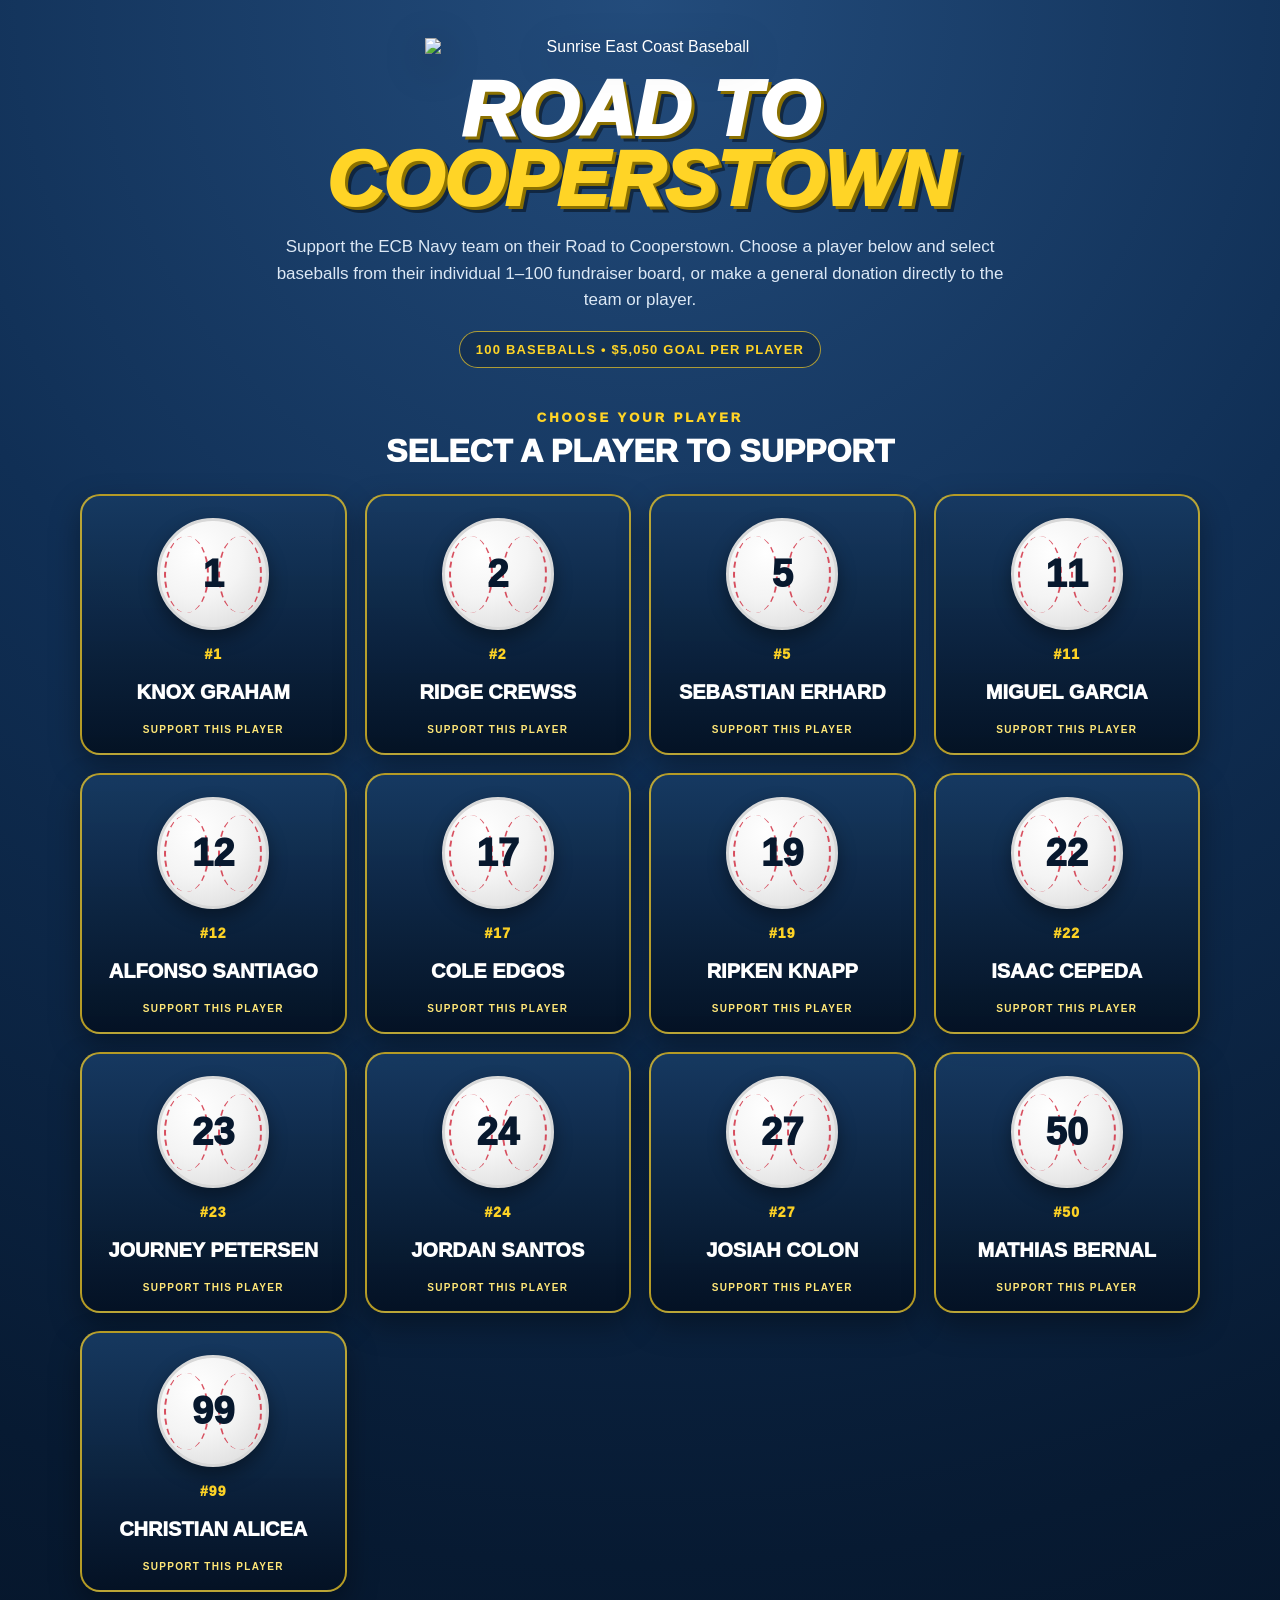
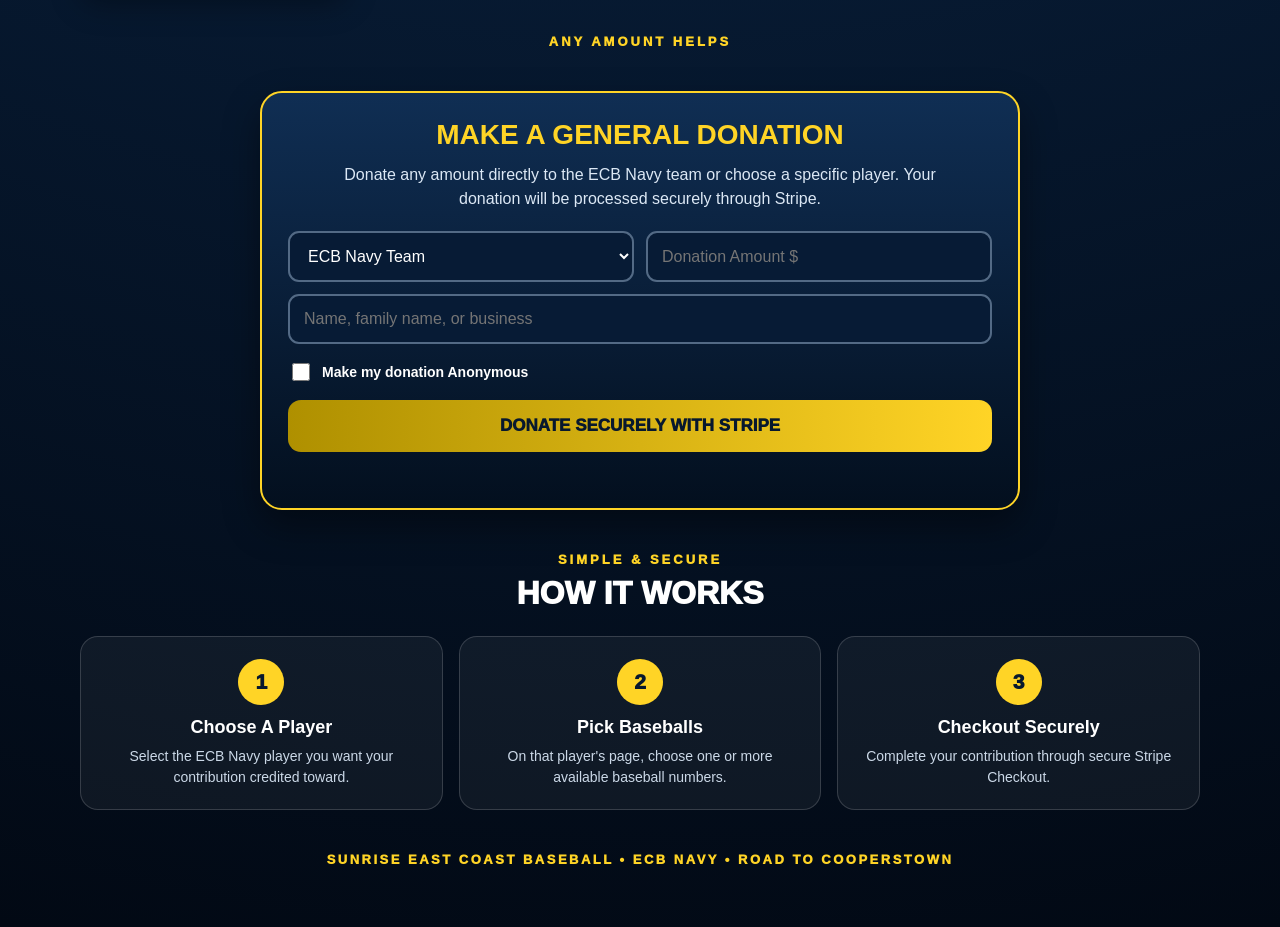
==== commit 007cbdd9: "Update index.html" ====
--- a/public/index.html
+++ b/public/index.html
@@ -1,23 +1,13 @@
 <!DOCTYPE html>
 <html lang="en">
-
 <head>
-
 <meta charset="UTF-8">
-
-<meta
-  name="viewport"
-  content="width=device-width, initial-scale=1.0"
->
-
-<title>
-ECB Navy | Road to Cooperstown
-</title>
+<meta name="viewport" content="width=device-width, initial-scale=1.0">
+
+<title>ECB Navy | Road to Cooperstown</title>
 
 <style>
-
-html,
-body{
+html,body{
   margin:0;
   padding:0;
   min-height:100%;
@@ -33,67 +23,23 @@
   box-sizing:border-box;
 }
 
-#fundraiser{
-  --navy:#07182e;
-  --navy2:#0d2b50;
-  --yellow:#ffd426;
-  --yellow-dark:#a98a00;
-
-  max-width:1100px;
-  margin:0 auto;
-  padding:26px 18px 250px;
-
+.page{
   min-height:100vh;
-
+  padding:30px 18px 60px;
   background:
     radial-gradient(
       circle at top,
       #234c7c 0%,
       #102f55 30%,
-      #071a32 62%,
+      #071a32 60%,
       #020914 100%
     );
 }
 
-
-/* =========================
-   BACK BUTTON
-========================= */
-
-.back-wrap{
-  max-width:1100px;
-  margin:0 auto 16px;
-}
-
-.back-button{
-  display:inline-block;
-
-  padding:10px 16px;
-
-  border:2px solid var(--yellow);
-  border-radius:10px;
-
-  background:rgba(0,0,0,.22);
-
-  color:var(--yellow);
-
-  font-size:13px;
-  font-weight:900;
-
-  text-decoration:none;
-
-  text-transform:uppercase;
-
-  letter-spacing:1px;
-
-  transition:.15s ease;
-}
-
-.back-button:hover{
-  background:var(--yellow);
-  color:var(--navy);
-}
-
+.wrap{
+  width:min(1120px,100%);
+  margin:0 auto;
+}
 
 /* =========================
    HEADER
@@ -101,368 +47,139 @@
 
 .header{
   text-align:center;
+  padding-top:8px;
 }
 
 .logo{
   display:block;
-
-  width:min(420px,88%);
-
+  width:min(430px,88%);
   height:auto;
-
   margin:0 auto 18px;
-
-  object-fit:contain;
-
   filter:
     drop-shadow(
-      0 9px 18px
-      rgba(0,0,0,.42)
+      0 10px 20px
+      rgba(0,0,0,.4)
     );
 }
 
-.title{
+.road{
   margin:0;
-
-  font-size:clamp(
-    42px,
-    8vw,
-    80px
-  );
-
+  font-size:clamp(42px,8vw,78px);
   line-height:.9;
-
   font-weight:1000;
-
   font-style:italic;
-
   text-transform:uppercase;
-
   text-shadow:
-    3px 3px 0 #846a00,
-    6px 6px 0 rgba(0,0,0,.4);
-}
-
-.title span{
-  color:var(--yellow);
-}
-
+    3px 3px 0 #8b7100,
+    6px 6px 0 rgba(0,0,0,.42);
+}
+
+.road span{
+  color:#ffd426;
+}
+
+.subhead{
+  max-width:760px;
+  margin:20px auto 0;
+  color:#dce8f5;
+  font-size:17px;
+  line-height:1.55;
+}
+
+.hero-note{
+  display:inline-block;
+  margin-top:18px;
+  padding:10px 16px;
+  border:1px solid rgba(255,212,38,.65);
+  border-radius:999px;
+  color:#ffd426;
+  background:rgba(0,0,0,.2);
+  font-size:13px;
+  font-weight:900;
+  letter-spacing:1.2px;
+  text-transform:uppercase;
+}
 
 /* =========================
-   PLAYER SELECT
+   SECTION TITLES
 ========================= */
 
-.player-select-card{
-  max-width:700px;
-
-  margin:28px auto 18px;
-
-  padding:20px;
-
-  border:2px solid var(--yellow);
-
-  border-radius:18px;
-
-  background:rgba(0,0,0,.28);
-}
-
-.select-label{
-  display:block;
-
-  margin-bottom:10px;
-
-  color:var(--yellow);
-
+.section-kicker{
+  margin-top:42px;
   text-align:center;
-
+  color:#ffd426;
   font-size:13px;
-
-  font-weight:900;
-
-  letter-spacing:2px;
-
+  font-weight:1000;
+  letter-spacing:3px;
   text-transform:uppercase;
 }
 
-.player-select{
-  width:100%;
-
-  padding:15px 16px;
-
-  border:2px solid var(--yellow);
-
-  border-radius:12px;
-
-  background:#071b35;
-
-  color:#fff;
-
-  font-size:18px;
-
-  font-weight:900;
-
-  outline:none;
-}
-
-.player-select option{
-  background:#071b35;
-  color:#fff;
-}
-
+.section-title{
+  margin:8px 0 24px;
+  text-align:center;
+  font-size:32px;
+  font-weight:1000;
+  text-transform:uppercase;
+}
 
 /* =========================
-   PAYMENT BANNER
+   PLAYER GRID
 ========================= */
 
-.payment-banner{
-  display:none;
-
-  max-width:700px;
-
-  margin:18px auto;
-
-  padding:14px 16px;
-
-  border-radius:12px;
-
-  text-align:center;
-
-  font-weight:900;
-}
-
-.payment-banner.success{
-  display:block;
-
-  border:2px solid #24d17e;
-
-  background:rgba(36,209,126,.12);
-
-  color:#e4fff1;
-}
-
-.payment-banner.cancelled{
-  display:block;
-
-  border:2px solid var(--yellow);
-
-  background:rgba(255,212,38,.1);
-
-  color:#fff6c5;
-}
-
-
-/* =========================
-   PLAYER
-========================= */
-
-.player-name{
-  margin-top:20px;
-
-  text-align:center;
-
-  font-size:32px;
-
-  font-weight:1000;
-
-  text-transform:uppercase;
-}
-
-.player-subtitle{
-  margin-top:7px;
-
-  text-align:center;
-
-  color:#dce8f5;
-
-  font-size:16px;
-}
-
-
-/* =========================
-   PROGRESS
-========================= */
-
-.progress-card{
-  max-width:700px;
-
-  margin:26px auto;
-
-  padding:20px;
-
-  border:2px solid var(--yellow);
-
-  border-radius:18px;
-
-  background:rgba(0,0,0,.28);
-}
-
-.progress-numbers{
+.grid{
+  display:grid;
+  grid-template-columns:repeat(4,minmax(0,1fr));
+  gap:18px;
+}
+
+.player-card{
   display:flex;
-
-  justify-content:space-between;
-
-  gap:15px;
-
-  margin-bottom:10px;
-
-  font-weight:900;
-}
-
-.progress-track{
-  width:100%;
-
-  height:18px;
-
-  border-radius:20px;
-
-  overflow:hidden;
-
-  background:#233852;
-}
-
-.progress-fill{
-  width:0%;
-
-  height:100%;
-
+  min-height:245px;
+  padding:22px 14px 18px;
+  flex-direction:column;
+  align-items:center;
+  justify-content:center;
+
+  border:2px solid rgba(255,212,38,.7);
   border-radius:20px;
 
   background:
     linear-gradient(
-      90deg,
-      var(--yellow-dark),
-      var(--yellow)
+      180deg,
+      rgba(23,58,98,.95),
+      rgba(4,18,36,.98)
     );
 
-  transition:.4s ease;
-}
-
-
-/* =========================
-   INSTRUCTIONS
-========================= */
-
-.instructions{
-  max-width:760px;
-
-  margin:28px auto 24px;
-
-  text-align:center;
-
-  font-size:17px;
-
-  line-height:1.5;
-}
-
-.instructions strong{
-  color:var(--yellow);
-}
-
-.example-box{
-  display:inline-block;
-
-  margin-top:14px;
-
-  padding:10px 16px;
-
-  border-radius:10px;
-
-  background:rgba(255,255,255,.08);
-
-  font-weight:700;
-}
-
-
-/* =========================
-   STATUS / ERROR
-========================= */
-
-.loading-message{
-  padding:35px 10px;
-
-  text-align:center;
-
-  color:var(--yellow);
-
-  font-size:18px;
-
-  font-weight:900;
-}
-
-.error-details{
-  display:none;
-
-  max-width:800px;
-
-  margin:0 auto 18px;
-
-  padding:12px;
-
-  border:1px solid rgba(255,255,255,.18);
-
-  border-radius:10px;
-
-  background:rgba(255,255,255,.06);
-
   color:#fff;
-
-  font-size:13px;
-
-  line-height:1.4;
-
-  word-break:break-word;
-}
-
-.retry-button{
-  display:none;
-
-  margin:0 auto 25px;
-
-  padding:12px 22px;
-
-  border:2px solid var(--yellow);
-
-  border-radius:12px;
-
-  background:#07182e;
-
-  color:#fff;
-
-  font-size:15px;
-
-  font-weight:900;
-
-  cursor:pointer;
-}
-
-
-/* =========================
-   BALL GRID
-========================= */
-
-.ball-grid{
-  display:grid;
-
-  grid-template-columns:repeat(10,1fr);
-
-  gap:12px;
-
-  align-items:start;
-}
-
-.ball-card{
-  min-width:0;
-
-  text-align:center;
-}
-
-.ball{
-  width:100%;
-
-  aspect-ratio:1;
+  text-decoration:none;
+
+  box-shadow:
+    0 12px 30px rgba(0,0,0,.35);
+
+  transition:
+    transform .18s ease,
+    border-color .18s ease,
+    box-shadow .18s ease;
+}
+
+.player-card:hover{
+  transform:translateY(-5px);
+  border-color:#fff09a;
+  box-shadow:
+    0 18px 36px rgba(0,0,0,.45);
+}
+
+.baseball{
+  width:112px;
+  height:112px;
+
+  display:flex;
+  align-items:center;
+  justify-content:center;
+
+  margin-bottom:16px;
 
   border-radius:50%;
-
   border:3px solid #d8d8d8;
 
   background:
@@ -473,510 +190,304 @@
       #d7d7d7 100%
     );
 
+  box-shadow:
+    0 8px 18px rgba(0,0,0,.38);
+
+  position:relative;
+  overflow:hidden;
+}
+
+.baseball:before,
+.baseball:after{
+  content:"";
+  position:absolute;
+  width:38%;
+  height:72%;
+  border:2px dashed #cf2035;
+  border-top:none;
+  border-bottom:none;
+  border-radius:50%;
+  opacity:.78;
+}
+
+.baseball:before{
+  left:4%;
+}
+
+.baseball:after{
+  right:4%;
+}
+
+.baseball span{
+  position:relative;
+  z-index:2;
   color:#07182e;
-
-  font-size:clamp(15px,2vw,22px);
-
+  font-size:38px;
   font-weight:1000;
-
+}
+
+.player-number{
+  color:#ffd426;
+  font-size:14px;
+  font-weight:1000;
+  letter-spacing:1px;
+  margin-bottom:6px;
+}
+
+.player-name{
+  min-height:48px;
   display:flex;
-
   align-items:center;
-
   justify-content:center;
 
-  cursor:pointer;
-
-  position:relative;
-
-  box-shadow:
-    0 5px 12px
-    rgba(0,0,0,.35);
-
-  transition:.15s ease;
-
-  user-select:none;
-}
-
-.ball:before,
-.ball:after{
-  content:"";
-
-  position:absolute;
-
-  width:38%;
-
-  height:70%;
-
-  border:2px dashed #cf2035;
-
-  border-top:none;
-
-  border-bottom:none;
-
-  border-radius:50%;
-
-  opacity:.75;
-}
-
-.ball:before{
-  left:4%;
-}
-
-.ball:after{
-  right:4%;
-}
-
-.ball span{
-  position:relative;
-
-  z-index:3;
-
   text-align:center;
-}
-
-.ball:hover{
-  transform:scale(1.08);
-
-  border-color:var(--yellow);
-}
-
-.ball.selected{
+  font-size:20px;
+  font-weight:1000;
+  text-transform:uppercase;
+  line-height:1.12;
+}
+
+.support-text{
+  margin-top:8px;
+  color:#ffe777;
+  font-size:10px;
+  font-weight:900;
+  letter-spacing:1.3px;
+}
+
+/* =========================
+   GENERAL DONATION
+========================= */
+
+.general-card{
+  max-width:760px;
+  margin:42px auto 0;
+  padding:26px;
+
+  border:2px solid #ffd426;
+  border-radius:22px;
+
   background:
     linear-gradient(
-      135deg,
-      var(--yellow),
-      var(--yellow-dark)
+      180deg,
+      rgba(16,47,85,.96),
+      rgba(3,15,30,.98)
     );
 
-  color:#07182e;
-
-  border-color:#fff;
-
-  transform:scale(1.08);
-
   box-shadow:
-    0 0 0 4px rgba(255,212,38,.28),
-    0 7px 15px rgba(0,0,0,.45);
-}
-
-.ball.selected:before,
-.ball.selected:after{
-  border-color:#fff;
-
-  opacity:.45;
-}
-
-.ball.sold{
-  background:#26394c;
-
-  color:#8295a8;
-
-  border-color:#53697e;
-
-  cursor:not-allowed;
-
-  opacity:.75;
-}
-
-.ball.sold:hover{
-  transform:none;
-}
-
-.ball.sold:before,
-.ball.sold:after{
-  display:none;
-}
-
-.ball.sold span{
-  font-size:13px;
-}
-
-.donor-label{
-  min-height:28px;
-
-  margin-top:6px;
-
-  padding:0 2px;
-
+    0 16px 36px rgba(0,0,0,.4);
+}
+
+.general-card h2{
+  margin:0;
+  text-align:center;
+  color:#ffd426;
+  font-size:28px;
+  text-transform:uppercase;
+}
+
+.general-card p{
+  max-width:620px;
+  margin:12px auto 20px;
+  text-align:center;
   color:#dce8f5;
-
-  font-size:10px;
-
-  font-weight:800;
-
-  line-height:1.15;
-
-  overflow-wrap:anywhere;
-}
-
-
-/* =========================
-   CHECKOUT BAR
-========================= */
-
-.donation-box{
-  position:fixed;
-
-  left:50%;
-
-  bottom:12px;
-
-  transform:translateX(-50%);
-
-  width:min(
-    1040px,
-    calc(100% - 24px)
-  );
-
-  padding:12px 14px;
-
-  border:2px solid var(--yellow);
-
-  border-radius:16px;
-
-  background:rgba(3,15,30,.985);
-
-  box-shadow:
-    0 12px 34px
-    rgba(0,0,0,.62);
-
-  z-index:9999;
-
-  display:none;
-}
-
-.donation-box.active{
+  line-height:1.5;
+}
+
+.form-grid{
   display:grid;
-
-  grid-template-columns:
-    140px
-    minmax(170px,1fr)
-    minmax(280px,1.6fr)
-    250px;
-
-  grid-template-areas:
-    "summary detail donor pay";
-
-  gap:14px;
-
-  align-items:center;
-}
-
-.selection-summary{
-  grid-area:summary;
-}
-
-.selected-label{
-  color:var(--yellow);
-
-  font-size:10px;
-
-  font-weight:900;
-
-  letter-spacing:1.5px;
-
-  text-transform:uppercase;
-}
-
-.donation-amount{
-  margin:3px 0;
-
+  grid-template-columns:1fr 1fr;
+  gap:12px;
+}
+
+.general-input,
+.general-select{
+  width:100%;
+  padding:14px;
+  border:2px solid #536a85;
+  border-radius:11px;
+  background:#071b35;
   color:#fff;
-
-  font-size:34px;
-
-  font-weight:1000;
-
-  line-height:1;
-}
-
-.selected-count{
-  color:#ffe777;
-
-  font-size:12px;
-
-  font-weight:900;
-}
-
-.donation-detail{
-  grid-area:detail;
-
-  font-size:13px;
-
-  line-height:1.35;
-}
-
-.donor-form{
-  grid-area:donor;
-
-  padding:10px;
-
-  border:1px solid rgba(255,255,255,.18);
-
-  border-radius:11px;
-
-  background:rgba(255,255,255,.05);
-}
-
-.donor-form-label{
-  display:block;
-
-  margin-bottom:5px;
-
-  color:var(--yellow);
-
-  font-size:10px;
-
-  font-weight:900;
-
-  letter-spacing:1.2px;
-
-  text-transform:uppercase;
-}
-
-.donor-name-input{
-  width:100%;
-
-  padding:9px 10px;
-
-  border:2px solid #53697e;
-
-  border-radius:9px;
-
-  background:#071b35;
-
-  color:#fff;
-
-  font-size:14px;
-
+  font-size:16px;
   outline:none;
 }
 
-.donor-name-input:focus{
-  border-color:var(--yellow);
-}
-
-.donor-name-input:disabled{
-  opacity:.55;
-
-  cursor:not-allowed;
+.general-input:focus,
+.general-select:focus{
+  border-color:#ffd426;
+}
+
+.full{
+  grid-column:1 / -1;
 }
 
 .anonymous-row{
   display:flex;
-
   align-items:center;
-
-  gap:7px;
-
-  margin-top:7px;
-
-  font-size:12px;
-
+  gap:9px;
+  margin-top:4px;
+  font-size:14px;
   font-weight:800;
-
-  cursor:pointer;
 }
 
 .anonymous-row input{
-  width:16px;
-
-  height:16px;
-
-  accent-color:var(--yellow);
-}
-
-.pay-area{
-  grid-area:pay;
-}
-
-.pay-button{
+  width:18px;
+  height:18px;
+  accent-color:#ffd426;
+}
+
+.general-button{
   width:100%;
-
-  padding:13px 12px;
-
+  margin-top:16px;
+  padding:16px;
   border:0;
-
-  border-radius:12px;
+  border-radius:13px;
 
   background:
     linear-gradient(
       90deg,
-      var(--yellow-dark),
-      var(--yellow)
+      #af9000,
+      #ffd426
     );
 
   color:#07182e;
-
-  font-size:15px;
-
+  font-size:17px;
   font-weight:1000;
-
+  text-transform:uppercase;
   cursor:pointer;
-
-  text-transform:uppercase;
-}
-
-.pay-button:disabled{
-  opacity:.65;
-
+}
+
+.general-button:disabled{
+  opacity:.6;
   cursor:not-allowed;
 }
 
-.checkout-status{
-  display:none;
-
-  margin-top:8px;
-
+.general-status{
+  min-height:20px;
+  margin-top:10px;
+  text-align:center;
+  color:#fff3b0;
+  font-size:13px;
+}
+
+/* =========================
+   HOW IT WORKS
+========================= */
+
+.how-grid{
+  display:grid;
+  grid-template-columns:repeat(3,1fr);
+  gap:16px;
+}
+
+.how-card{
+  padding:22px;
+  border:1px solid rgba(255,255,255,.16);
+  border-radius:18px;
+  background:rgba(255,255,255,.05);
+  text-align:center;
+}
+
+.step{
+  width:46px;
+  height:46px;
+  margin:0 auto 12px;
+
+  display:flex;
+  align-items:center;
+  justify-content:center;
+
+  border-radius:50%;
+
+  background:#ffd426;
+  color:#07182e;
+
+  font-size:21px;
+  font-weight:1000;
+}
+
+.how-card h3{
+  margin:0 0 8px;
   color:#fff;
-
-  font-size:11px;
-
-  text-align:center;
-}
-
-.cancel-button{
-  display:block;
-
-  margin:8px auto 0;
-
-  border:0;
-
-  background:none;
-
-  color:#bbb;
-
-  cursor:pointer;
-
-  font-size:11px;
-
-  text-decoration:underline;
-}
-
+  font-size:18px;
+}
+
+.how-card p{
+  margin:0;
+  color:#cbd8e7;
+  font-size:14px;
+  line-height:1.45;
+}
 
 /* =========================
    FOOTER
 ========================= */
 
-.goal-note{
-  margin:35px 0 0;
-
-  color:#c6d3e1;
-
+.footer{
+  margin-top:42px;
   text-align:center;
-
-  font-size:14px;
-}
-
-.goal-note strong{
-  color:#fff;
-}
-
-.footer{
-  margin-top:12px;
-
-  color:var(--yellow);
-
+  color:#ffd426;
+  font-size:13px;
   font-weight:1000;
-
-  letter-spacing:3px;
-
+  letter-spacing:2.5px;
   text-transform:uppercase;
 }
-
 
 /* =========================
    MOBILE
 ========================= */
 
-@media(max-width:850px){
-
-  .ball-grid{
-    grid-template-columns:repeat(5,1fr);
-
-    gap:9px;
-  }
-
-  .donation-box.active{
-    grid-template-columns:100px 1fr;
-
-    grid-template-areas:
-      "summary detail"
-      "donor donor"
-      "pay pay";
-
-    gap:9px 12px;
-  }
-
-  .donation-box{
-    bottom:8px;
-
-    width:calc(100% - 16px);
-
-    padding:10px;
-
-    max-height:48vh;
-
-    overflow-y:auto;
-  }
-
-  #fundraiser{
-    padding-bottom:300px;
-  }
-}
-
-@media(max-width:480px){
-
-  #fundraiser{
-    padding-left:12px;
-
-    padding-right:12px;
-  }
-
-  .ball-grid{
-    gap:7px;
-  }
-
-  .ball{
-    border-width:2px;
-
-    font-size:15px;
-  }
-
-  .progress-numbers{
-    font-size:14px;
-  }
-
-  .player-select{
+@media(max-width:900px){
+  .grid{
+    grid-template-columns:repeat(3,minmax(0,1fr));
+  }
+}
+
+@media(max-width:680px){
+  .grid{
+    grid-template-columns:repeat(2,minmax(0,1fr));
+    gap:12px;
+  }
+
+  .player-card{
+    min-height:210px;
+    padding:18px 10px 15px;
+  }
+
+  .baseball{
+    width:92px;
+    height:92px;
+  }
+
+  .baseball span{
+    font-size:32px;
+  }
+
+  .player-name{
     font-size:16px;
   }
 
-}
-
+  .form-grid{
+    grid-template-columns:1fr;
+  }
+
+  .full{
+    grid-column:auto;
+  }
+
+  .how-grid{
+    grid-template-columns:1fr;
+  }
+}
 </style>
-
 </head>
 
-
 <body>
 
-<div id="fundraiser">
-
-
-<div class="back-wrap">
-
-<a
-  href="/"
-  class="back-button"
->
-  ← Back to Team Page
-</a>
-
-</div>
-
-
-<div class="header">
+<div class="page">
+<div class="wrap">
+
+<header class="header">
 
 <img
   src="/ecb-logo.png"
@@ -984,1804 +495,467 @@
   class="logo"
 >
 
-<h1 class="title">
+<h1 class="road">
   Road To
   <br>
-  <span>
-    Cooperstown
-  </span>
+  <span>Cooperstown</span>
 </h1>
 
-</div>
-
-
-<div class="player-select-card">
-
-<label
-  class="select-label"
-  for="playerSelect"
+<div class="subhead">
+  Support the ECB Navy team on their Road to Cooperstown.
+  Choose a player below and select baseballs from their individual
+  1–100 fundraiser board, or make a general donation directly to the team or player.
+</div>
+
+<div class="hero-note">
+  100 Baseballs • $5,050 Goal Per Player
+</div>
+
+</header>
+
+
+<div class="section-kicker">
+  Choose Your Player
+</div>
+
+<h2 class="section-title">
+  Select A Player To Support
+</h2>
+
+
+<main class="grid">
+
+<a class="player-card" href="/fundraiser.html?player=knox-graham">
+  <div class="baseball"><span>1</span></div>
+  <div class="player-number">#1</div>
+  <div class="player-name">Knox Graham</div>
+  <div class="support-text">SUPPORT THIS PLAYER</div>
+</a>
+
+<a class="player-card" href="/fundraiser.html?player=ridge-crewss">
+  <div class="baseball"><span>2</span></div>
+  <div class="player-number">#2</div>
+  <div class="player-name">Ridge Crewss</div>
+  <div class="support-text">SUPPORT THIS PLAYER</div>
+</a>
+
+<a class="player-card" href="/fundraiser.html?player=sebastian-erhard">
+  <div class="baseball"><span>5</span></div>
+  <div class="player-number">#5</div>
+  <div class="player-name">Sebastian Erhard</div>
+  <div class="support-text">SUPPORT THIS PLAYER</div>
+</a>
+
+<a class="player-card" href="/fundraiser.html?player=miguel-garcia">
+  <div class="baseball"><span>11</span></div>
+  <div class="player-number">#11</div>
+  <div class="player-name">Miguel Garcia</div>
+  <div class="support-text">SUPPORT THIS PLAYER</div>
+</a>
+
+<a class="player-card" href="/fundraiser.html?player=alfonso-santiago">
+  <div class="baseball"><span>12</span></div>
+  <div class="player-number">#12</div>
+  <div class="player-name">Alfonso Santiago</div>
+  <div class="support-text">SUPPORT THIS PLAYER</div>
+</a>
+
+<a class="player-card" href="/fundraiser.html?player=cole-edgos">
+  <div class="baseball"><span>17</span></div>
+  <div class="player-number">#17</div>
+  <div class="player-name">Cole Edgos</div>
+  <div class="support-text">SUPPORT THIS PLAYER</div>
+</a>
+
+<a class="player-card" href="/fundraiser.html?player=ripken-knapp">
+  <div class="baseball"><span>19</span></div>
+  <div class="player-number">#19</div>
+  <div class="player-name">Ripken Knapp</div>
+  <div class="support-text">SUPPORT THIS PLAYER</div>
+</a>
+
+<a class="player-card" href="/fundraiser.html?player=isaac-cepeda">
+  <div class="baseball"><span>22</span></div>
+  <div class="player-number">#22</div>
+  <div class="player-name">Isaac Cepeda</div>
+  <div class="support-text">SUPPORT THIS PLAYER</div>
+</a>
+
+<a class="player-card" href="/fundraiser.html?player=journey-petersen">
+  <div class="baseball"><span>23</span></div>
+  <div class="player-number">#23</div>
+  <div class="player-name">Journey Petersen</div>
+  <div class="support-text">SUPPORT THIS PLAYER</div>
+</a>
+
+<a class="player-card" href="/fundraiser.html?player=jordan-santos">
+  <div class="baseball"><span>24</span></div>
+  <div class="player-number">#24</div>
+  <div class="player-name">Jordan Santos</div>
+  <div class="support-text">SUPPORT THIS PLAYER</div>
+</a>
+
+<a class="player-card" href="/fundraiser.html?player=josiah-colon">
+  <div class="baseball"><span>27</span></div>
+  <div class="player-number">#27</div>
+  <div class="player-name">Josiah Colon</div>
+  <div class="support-text">SUPPORT THIS PLAYER</div>
+</a>
+
+<a class="player-card" href="/fundraiser.html?player=mathias-bernal">
+  <div class="baseball"><span>50</span></div>
+  <div class="player-number">#50</div>
+  <div class="player-name">Mathias Bernal</div>
+  <div class="support-text">SUPPORT THIS PLAYER</div>
+</a>
+
+<a class="player-card" href="/fundraiser.html?player=christian-alicea">
+  <div class="baseball"><span>99</span></div>
+  <div class="player-number">#99</div>
+  <div class="player-name">Christian Alicea</div>
+  <div class="support-text">SUPPORT THIS PLAYER</div>
+</a>
+
+</main>
+
+
+<div class="section-kicker">
+  Any Amount Helps
+</div>
+
+<div class="general-card">
+
+<h2>
+  Make A General Donation
+</h2>
+
+<p>
+  Donate any amount directly to the ECB Navy team or choose a specific player.
+  Your donation will be processed securely through Stripe.
+</p>
+
+<div class="form-grid">
+
+<select
+  id="generalPlayer"
+  class="general-select"
 >
-  Select The Player You're Supporting
-</label>
-
-<select
-  class="player-select"
-  id="playerSelect"
+  <option value="team">ECB Navy Team</option>
+  <option value="knox-graham">#1 Knox Graham</option>
+  <option value="ridge-crewss">#2 Ridge Crewss</option>
+  <option value="sebastian-erhard">#5 Sebastian Erhard</option>
+  <option value="miguel-garcia">#11 Miguel Garcia</option>
+  <option value="alfonso-santiago">#12 Alfonso Santiago</option>
+  <option value="cole-edgos">#17 Cole Edgos</option>
+  <option value="ripken-knapp">#19 Ripken Knapp</option>
+  <option value="isaac-cepeda">#22 Isaac Cepeda</option>
+  <option value="journey-petersen">#23 Journey Petersen</option>
+  <option value="jordan-santos">#24 Jordan Santos</option>
+  <option value="josiah-colon">#27 Josiah Colon</option>
+  <option value="mathias-bernal">#50 Mathias Bernal</option>
+  <option value="christian-alicea">#99 Christian Alicea</option>
+</select>
+
+<input
+  id="generalAmount"
+  class="general-input"
+  type="number"
+  min="1"
+  step="1"
+  placeholder="Donation Amount $"
 >
 
-<option
-  value="knox-graham"
-  data-name="Knox Graham"
->
-  #1 Knox Graham
-</option>
-
-<option
-  value="ridge-crewss"
-  data-name="Ridge Crewss"
->
-  #2 Ridge Crewss
-</option>
-
-<option
-  value="sebastian-erhard"
-  data-name="Sebastian Erhard"
->
-  #5 Sebastian Erhard
-</option>
-
-<option
-  value="miguel-garcia"
-  data-name="Miguel Garcia"
->
-  #11 Miguel Garcia
-</option>
-
-<option
-  value="alfonso-santiago"
-  data-name="Alfonso Santiago"
->
-  #12 Alfonso Santiago
-</option>
-
-<option
-  value="cole-edgos"
-  data-name="Cole Edgos"
->
-  #17 Cole Edgos
-</option>
-
-<option
-  value="ripken-knapp"
-  data-name="Ripken Knapp"
->
-  #19 Ripken Knapp
-</option>
-
-<option
-  value="isaac-cepeda"
-  data-name="Isaac Cepeda"
->
-  #22 Isaac Cepeda
-</option>
-
-<option
-  value="journey-petersen"
-  data-name="Journey Petersen"
->
-  #23 Journey Petersen
-</option>
-
-<option
-  value="jordan-santos"
-  data-name="Jordan Santos"
->
-  #24 Jordan Santos
-</option>
-
-<option
-  value="josiah-colon"
-  data-name="Josiah Colon"
->
-  #27 Josiah Colon
-</option>
-
-<option
-  value="mathias-bernal"
-  data-name="Mathias Bernal"
->
-  #50 Mathias Bernal
-</option>
-
-<option
-  value="christian-alicea"
-  data-name="Christian Alicea"
->
-  #99 Christian Alicea
-</option>
-
-</select>
-
-</div>
-
-
-<div
-  class="payment-banner"
-  id="paymentBanner"
-></div>
-
-
-<div
-  class="player-name"
-  id="playerName"
->
-  KNOX GRAHAM
-</div>
-
-
-<div class="player-subtitle">
-
-Help fill all 100 baseballs and make the Cooperstown dream a reality.
-
-</div>
-
-
-<div class="progress-card">
-
-<div class="progress-numbers">
-
-<span id="raisedText">
-  $0 Raised
-</span>
-
-<span>
-  $5,050 Goal
-</span>
-
-</div>
-
-
-<div class="progress-track">
-
-<div
-  class="progress-fill"
-  id="progressFill"
-></div>
-
-</div>
-
-</div>
-
-
-<div class="instructions">
-
-Choose
-
-<strong>
-  one or more
-</strong>
-
-available baseballs below.
-
-<br>
-
-The numbers on the baseballs are added together to determine your donation.
-
-<br>
-
-<div class="example-box">
-
-Baseballs #7 + #19 + #47 = $73 donation
-
-</div>
-
-</div>
-
-
-<div
-  class="loading-message"
-  id="loadingMessage"
->
-  Loading fundraiser...
-</div>
-
-
-<div
-  class="error-details"
-  id="errorDetails"
-></div>
-
-
-<button
-  class="retry-button"
-  id="retryButton"
->
-  Try Again
-</button>
-
-
-<div
-  class="ball-grid"
-  id="ballGrid"
-></div>
-
-
-<div
-  class="donation-box"
-  id="donationBox"
->
-
-<div class="selection-summary">
-
-<div class="selected-label">
-  Your Selection
-</div>
-
-<div
-  class="donation-amount"
-  id="donationAmount"
->
-  $0
-</div>
-
-<div
-  class="selected-count"
-  id="selectedCount"
-></div>
-
-</div>
-
-
-<div
-  class="donation-detail"
-  id="donationDetail"
-></div>
-
-
-<div class="donor-form">
-
-<label
-  class="donor-form-label"
-  for="donorNameInput"
->
-  Name To Display
-</label>
-
 <input
-  class="donor-name-input"
-  id="donorNameInput"
+  id="generalDonor"
+  class="general-input full"
   type="text"
   maxlength="80"
-  autocomplete="name"
-  placeholder="Enter your name, family name, or business"
+  placeholder="Name, family name, or business"
 >
 
-
 <label
-  class="anonymous-row"
-  for="anonymousCheckbox"
+  class="anonymous-row full"
+  for="generalAnonymous"
 >
-
-<input
-  id="anonymousCheckbox"
-  type="checkbox"
+  <input
+    id="generalAnonymous"
+    type="checkbox"
+  >
+  <span>
+    Make my donation Anonymous
+  </span>
+</label>
+
+</div>
+
+<button
+  id="generalButton"
+  class="general-button"
 >
-
-<span>
-  Make my donation Anonymous
-</span>
-
-</label>
-
-</div>
-
-
-<div class="pay-area">
-
-<button
-  class="pay-button"
-  id="payButton"
->
-  Pay Securely With Stripe
+  Donate Securely With Stripe
 </button>
 
-
 <div
-  class="checkout-status"
-  id="checkoutStatus"
+  id="generalStatus"
+  class="general-status"
 ></div>
 
-
-<button
-  class="cancel-button"
-  id="cancelButton"
->
-  Clear All Selections
-</button>
-
-</div>
-
-</div>
-
-
-<div class="goal-note">
-
-If every baseball is filled, this player will raise
-
-<strong>
-  $5,050 toward Cooperstown.
-</strong>
-
-<br><br>
+</div>
+
+
+<div class="section-kicker">
+  Simple & Secure
+</div>
+
+<h2 class="section-title">
+  How It Works
+</h2>
+
+<div class="how-grid">
+
+<div class="how-card">
+  <div class="step">1</div>
+  <h3>Choose A Player</h3>
+  <p>
+    Select the ECB Navy player you want your contribution credited toward.
+  </p>
+</div>
+
+<div class="how-card">
+  <div class="step">2</div>
+  <h3>Pick Baseballs</h3>
+  <p>
+    On that player's page, choose one or more available baseball numbers.
+  </p>
+</div>
+
+<div class="how-card">
+  <div class="step">3</div>
+  <h3>Checkout Securely</h3>
+  <p>
+    Complete your contribution through secure Stripe Checkout.
+  </p>
+</div>
+
+</div>
+
 
 <div class="footer">
-
-SUNRISE EAST COAST BASEBALL • ECB NAVY
-
-</div>
-
-</div>
-
+  Sunrise East Coast Baseball • ECB Navy • Road To Cooperstown
+</div>
+
+</div>
 </div>
 
 
 <script>
 
-const FUNDRAISER_API =
-  "/api/fundraiser";
-
-
-let currentPlayerKey =
-  "knox-graham";
-
-let currentPlayer =
-  null;
-
-let currentBaseballs =
-  [];
-
-let selectedBalls =
-  [];
-
-let loadingBoard =
-  false;
-
-
-/* =========================
-   ELEMENTS
-========================= */
-
-const playerSelect =
-  document.getElementById(
-    "playerSelect"
-  );
-
-const playerName =
-  document.getElementById(
-    "playerName"
-  );
-
-const grid =
-  document.getElementById(
-    "ballGrid"
-  );
-
-const loadingMessage =
-  document.getElementById(
-    "loadingMessage"
-  );
-
-const errorDetails =
-  document.getElementById(
-    "errorDetails"
-  );
-
-const retryButton =
-  document.getElementById(
-    "retryButton"
-  );
-
-const donationBox =
-  document.getElementById(
-    "donationBox"
-  );
-
-const donationAmount =
-  document.getElementById(
-    "donationAmount"
-  );
-
-const donationDetail =
-  document.getElementById(
-    "donationDetail"
-  );
-
-const selectedCount =
-  document.getElementById(
-    "selectedCount"
-  );
-
-const progressFill =
-  document.getElementById(
-    "progressFill"
-  );
-
-const raisedText =
-  document.getElementById(
-    "raisedText"
-  );
-
-const checkoutStatus =
-  document.getElementById(
-    "checkoutStatus"
-  );
-
-const paymentBanner =
-  document.getElementById(
-    "paymentBanner"
-  );
-
-const donorNameInput =
-  document.getElementById(
-    "donorNameInput"
-  );
-
-const anonymousCheckbox =
-  document.getElementById(
-    "anonymousCheckbox"
-  );
-
-
-/* =========================
-   PLAYER NAME
-========================= */
-
-function showSelectedPlayerImmediately(){
-
-  const option =
-    playerSelect.options[
-      playerSelect.selectedIndex
-    ];
-
-  const name =
-    option.dataset.name;
-
-  playerName.textContent =
-    name.toUpperCase();
-
-}
-
-
-/* =========================
-   GET FUNDRAISER DATA
-========================= */
-
-async function getFundraiserData(
-  playerKey
-){
-
-  const url =
-    FUNDRAISER_API +
-    "?player=" +
-    encodeURIComponent(
-      playerKey
-    ) +
-    "&t=" +
-    Date.now();
-
-
-  const response =
-    await fetch(
-      url,
-      {
-        method:"GET",
-
-        cache:"no-store",
-
-        headers:{
-          "Accept":
-            "application/json"
-        }
-      }
-    );
-
-
-  const text =
-    await response.text();
-
-
-  if(
-    !response.ok
-  ){
-
-    throw new Error(
-      "HTTP " +
-      response.status +
-      " — " +
-      text.substring(
-        0,
-        400
-      )
-    );
-
-  }
-
-
-  let data;
-
-
-  try{
-
-    data =
-      JSON.parse(
-        text
+const generalPlayer =
+  document.getElementById("generalPlayer");
+
+const generalAmount =
+  document.getElementById("generalAmount");
+
+const generalDonor =
+  document.getElementById("generalDonor");
+
+const generalAnonymous =
+  document.getElementById("generalAnonymous");
+
+const generalButton =
+  document.getElementById("generalButton");
+
+const generalStatus =
+  document.getElementById("generalStatus");
+
+
+generalAnonymous.addEventListener(
+  "change",
+  function(){
+
+    if(generalAnonymous.checked){
+
+      generalDonor.value = "";
+
+      generalDonor.disabled = true;
+
+      generalDonor.placeholder =
+        "Anonymous donation";
+
+    }else{
+
+      generalDonor.disabled = false;
+
+      generalDonor.placeholder =
+        "Name, family name, or business";
+
+    }
+
+  }
+);
+
+
+generalButton.addEventListener(
+  "click",
+  async function(){
+
+    const amount =
+      Number(
+        generalAmount.value
       );
 
-  }catch(error){
-
-    throw new Error(
-      "Fundraiser API returned invalid JSON."
-    );
-
-  }
-
-
-  if(
-    !data ||
-    data.success !== true
-  ){
-
-    throw new Error(
-      data &&
-      data.error
-        ? data.error
-        : "Fundraiser returned success=false."
-    );
-
-  }
-
-
-  return data;
-
-}
-
-
-/* =========================
-   ERROR
-========================= */
-
-function showError(
-  error
-){
-
-  loadingBoard =
-    false;
-
-  loadingMessage.style.display =
-    "block";
-
-  loadingMessage.textContent =
-    "Unable to load fundraiser.";
-
-  errorDetails.style.display =
-    "block";
-
-  errorDetails.textContent =
-    error &&
-    error.message
-      ? error.message
-      : String(
-          error
-        );
-
-  retryButton.style.display =
-    "block";
-
-}
-
-
-/* =========================
-   LOAD BOARD
-========================= */
-
-async function loadFundraiser(){
-
-  const requestedKey =
-    playerSelect.value ||
-    "knox-graham";
-
-
-  currentPlayerKey =
-    requestedKey;
-
-
-  selectedBalls =
-    [];
-
-
-  updateDonationBox();
-
-
-  loadingBoard =
-    true;
-
-
-  showSelectedPlayerImmediately();
-
-
-  loadingMessage.style.display =
-    "block";
-
-
-  loadingMessage.textContent =
-    "Loading fundraiser...";
-
-
-  errorDetails.style.display =
-    "none";
-
-
-  errorDetails.textContent =
-    "";
-
-
-  retryButton.style.display =
-    "none";
-
-
-  grid.innerHTML =
-    "";
-
-
-  try{
-
-    const data =
-      await getFundraiserData(
-        requestedKey
-      );
-
-
-    currentPlayer =
-      data.player;
-
-
-    currentBaseballs =
-      Array.isArray(
-        data.baseballs
-      )
-        ? data.baseballs
-        : [];
-
-
     if(
-      !currentPlayer
+      !Number.isFinite(amount) ||
+      amount < 1
     ){
 
-      throw new Error(
-        "Player data is missing."
-      );
-
+      generalStatus.textContent =
+        "Please enter a valid donation amount.";
+
+      return;
     }
 
 
-    currentPlayerKey =
-      currentPlayer.key;
-
-
-    playerSelect.value =
-      currentPlayer.key;
-
-
-    playerName.textContent =
-      (
-        "#" +
-        currentPlayer.number +
-        " " +
-        currentPlayer.name
-      ).toUpperCase();
-
-
-    createBoard();
-
-
-    updateProgress(
-      data.totals
-    );
-
-
-    loadingMessage.style.display =
-      "none";
-
-
-    errorDetails.style.display =
-      "none";
-
-
-    retryButton.style.display =
-      "none";
-
-
-  }catch(error){
-
-    console.error(
-      "Fundraiser load error:",
-      error
-    );
-
-
-    showError(
-      error
-    );
-
-
-  }finally{
-
-    loadingBoard =
-      false;
-
-  }
-
-}
-
-
-/* =========================
-   CREATE BOARD
-========================= */
-
-function createBoard(){
-
-  grid.innerHTML =
-    "";
-
-
-  currentBaseballs.forEach(
-    function(baseball){
-
-
-      const number =
-        Number(
-          baseball.ball_number
-        );
-
-
-      const card =
-        document.createElement(
-          "div"
-        );
-
-
-      card.className =
-        "ball-card";
-
-
-      const ball =
-        document.createElement(
-          "div"
-        );
-
-
-      ball.className =
-        "ball";
-
-
-      const inside =
-        document.createElement(
-          "span"
-        );
-
-
-      if(
-        baseball.status ===
-        "sold"
-      ){
-
-        ball.classList.add(
-          "sold"
-        );
-
-
-        const numberLine =
-          document.createElement(
-            "div"
-          );
-
-
-        numberLine.textContent =
-          number;
-
-
-        const soldLine =
-          document.createElement(
-            "small"
-          );
-
-
-        soldLine.textContent =
-          "SOLD";
-
-
-        inside.appendChild(
-          numberLine
-        );
-
-
-        inside.appendChild(
-          soldLine
-        );
-
-
-        const donorLabel =
-          document.createElement(
-            "div"
-          );
-
-
-        donorLabel.className =
-          "donor-label";
-
-
-        const donor =
-          typeof baseball.donor_name ===
-            "string" &&
-          baseball.donor_name
-            .trim()
-            .length > 0
-
-            ? baseball.donor_name.trim()
-
-            : "Anonymous";
-
-
-        donorLabel.textContent =
-          donor;
-
-
-        donorLabel.title =
-          donor;
-
-
-        card.appendChild(
-          ball
-        );
-
-
-        card.appendChild(
-          donorLabel
-        );
-
-
-      }else{
-
-
-        inside.textContent =
-          number;
-
-
-        if(
-          selectedBalls.includes(
-            number
-          )
-        ){
-
-          ball.classList.add(
-            "selected"
-          );
-
-        }
-
-
-        ball.addEventListener(
-          "click",
-          function(){
-
-            toggleBall(
-              number,
-              ball
-            );
-
+    const anonymous =
+      generalAnonymous.checked === true;
+
+    let donorName =
+      generalDonor.value
+        .trim()
+        .replace(/\s+/g," ");
+
+
+    if(
+      !anonymous &&
+      donorName.length < 2
+    ){
+
+      generalStatus.textContent =
+        "Please enter the name you want displayed or choose Anonymous.";
+
+      generalDonor.focus();
+
+      return;
+    }
+
+
+    if(anonymous){
+      donorName = "Anonymous";
+    }
+
+
+    generalButton.disabled =
+      true;
+
+    generalButton.textContent =
+      "Preparing Secure Checkout...";
+
+    generalStatus.textContent =
+      "Connecting to Stripe...";
+
+
+    try{
+
+      const response =
+        await fetch(
+          "/api/create-checkout",
+          {
+            method:"POST",
+
+            headers:{
+              "Content-Type":
+                "application/json",
+
+              "Accept":
+                "application/json"
+            },
+
+            body:JSON.stringify({
+
+              type:
+                "general",
+
+              playerKey:
+                generalPlayer.value,
+
+              amount:
+                amount,
+
+              donorName:
+                donorName,
+
+              anonymous:
+                anonymous
+
+            })
           }
         );
 
 
-        card.appendChild(
-          ball
+      const text =
+        await response.text();
+
+      let data;
+
+      try{
+
+        data =
+          JSON.parse(text);
+
+      }catch(error){
+
+        throw new Error(
+          "Checkout server returned invalid data."
         );
 
       }
 
 
-      ball.appendChild(
-        inside
+      if(
+        !response.ok ||
+        !data.url
+      ){
+
+        throw new Error(
+          data && data.error
+            ? data.error
+            : "Unable to create Stripe checkout."
+        );
+
+      }
+
+
+      generalStatus.textContent =
+        "Opening Stripe...";
+
+      window.location.href =
+        data.url;
+
+
+    }catch(error){
+
+      console.error(
+        "General donation error:",
+        error
       );
 
-
-      grid.appendChild(
-        card
-      );
+      generalStatus.textContent =
+        error && error.message
+          ? error.message
+          : "Unable to start checkout.";
+
+      generalButton.disabled =
+        false;
+
+      generalButton.textContent =
+        "Donate Securely With Stripe";
 
     }
-  );
-
-}
-
-
-/* =========================
-   PROGRESS
-========================= */
-
-function updateProgress(
-  totals
-){
-
-  let raised =
-    Number(
-      totals &&
-      totals.raisedDollars
-        ? totals.raisedDollars
-        : 0
-    );
-
-
-  const goal =
-    5050;
-
-
-  const percentage =
-    Math.min(
-      100,
-      Math.max(
-        0,
-        (
-          raised /
-          goal
-        ) *
-        100
-      )
-    );
-
-
-  raisedText.textContent =
-    "$" +
-    raised.toLocaleString() +
-    " Raised";
-
-
-  progressFill.style.width =
-    percentage +
-    "%";
-
-}
-
-
-/* =========================
-   SELECT BASEBALL
-========================= */
-
-function toggleBall(
-  number,
-  element
-){
-
-  const index =
-    selectedBalls.indexOf(
-      number
-    );
-
-
-  if(
-    index === -1
-  ){
-
-    selectedBalls.push(
-      number
-    );
-
-
-    element.classList.add(
-      "selected"
-    );
-
-
-  }else{
-
-
-    selectedBalls.splice(
-      index,
-      1
-    );
-
-
-    element.classList.remove(
-      "selected"
-    );
-
-  }
-
-
-  updateDonationBox();
-
-}
-
-
-/* =========================
-   SELECTED TOTAL
-========================= */
-
-function selectedTotal(){
-
-  return selectedBalls.reduce(
-    function(
-      total,
-      number
-    ){
-
-      return (
-        total +
-        Number(
-          number
-        )
-      );
-
-    },
-    0
-  );
-
-}
-
-
-/* =========================
-   CHECKOUT BOX
-========================= */
-
-function updateDonationBox(){
-
-  if(
-    selectedBalls.length ===
-    0
-  ){
-
-    donationBox.classList.remove(
-      "active"
-    );
-
-    return;
-
-  }
-
-
-  selectedBalls.sort(
-    function(
-      a,
-      b
-    ){
-      return a-b;
-    }
-  );
-
-
-  const total =
-    selectedTotal();
-
-
-  donationAmount.textContent =
-    "$" +
-    total.toLocaleString();
-
-
-  selectedCount.textContent =
-    selectedBalls.length ===
-    1
-
-      ? "1 Baseball Selected"
-
-      : selectedBalls.length +
-        " Baseballs Selected";
-
-
-  donationDetail.textContent =
-    "#" +
-    currentPlayer.number +
-    " " +
-    currentPlayer.name +
-    " • #" +
-    selectedBalls.join(
-      ", #"
-    );
-
-
-  donationBox.classList.add(
-    "active"
-  );
-
-}
-
-
-/* =========================
-   CLEAR
-========================= */
-
-function clearSelections(){
-
-  selectedBalls =
-    [];
-
-
-  document
-    .querySelectorAll(
-      ".ball.selected"
-    )
-    .forEach(
-      function(ball){
-
-        ball.classList.remove(
-          "selected"
-        );
-
-      }
-    );
-
-
-  donationBox.classList.remove(
-    "active"
-  );
-
-
-  checkoutStatus.style.display =
-    "none";
-
-
-  checkoutStatus.textContent =
-    "";
-
-}
-
-
-/* =========================
-   PLAYER SWITCH
-========================= */
-
-async function switchPlayer(){
-
-  currentPlayerKey =
-    playerSelect.value;
-
-
-  currentPlayer =
-    null;
-
-
-  try{
-
-    localStorage.setItem(
-      "ecbSelectedPlayer",
-      currentPlayerKey
-    );
-
-  }catch(error){}
-
-
-  const url =
-    new URL(
-      window.location.href
-    );
-
-
-  url.searchParams.set(
-    "player",
-    currentPlayerKey
-  );
-
-
-  url.searchParams.delete(
-    "payment"
-  );
-
-
-  url.searchParams.delete(
-    "session_id"
-  );
-
-
-  history.replaceState(
-    {},
-    "",
-    url
-  );
-
-
-  clearSelections();
-
-
-  showSelectedPlayerImmediately();
-
-
-  await loadFundraiser();
-
-}
-
-
-/* =========================
-   STRIPE CHECKOUT
-========================= */
-
-async function startStripeCheckout(){
-
-  if(
-    selectedBalls.length ===
-    0 ||
-    !currentPlayer
-  ){
-
-    return;
-
-  }
-
-
-  const anonymous =
-    anonymousCheckbox.checked ===
-    true;
-
-
-  let donorName =
-    donorNameInput.value
-      .trim()
-      .replace(
-        /\s+/g,
-        " "
-      );
-
-
-  if(
-    !anonymous &&
-    donorName.length < 2
-  ){
-
-    checkoutStatus.style.display =
-      "block";
-
-
-    checkoutStatus.textContent =
-      "Please enter the name you want displayed or choose Anonymous.";
-
-
-    donorNameInput.focus();
-
-
-    return;
-
-  }
-
-
-  if(
-    anonymous
-  ){
-
-    donorName =
-      "Anonymous";
-
-  }
-
-
-  try{
-
-    localStorage.setItem(
-      "ecbSelectedPlayer",
-      currentPlayer.key
-    );
-
-  }catch(error){}
-
-
-  const payButton =
-    document.getElementById(
-      "payButton"
-    );
-
-
-  const originalText =
-    payButton.textContent;
-
-
-  payButton.disabled =
-    true;
-
-
-  payButton.textContent =
-    "Preparing Secure Checkout...";
-
-
-  checkoutStatus.style.display =
-    "block";
-
-
-  checkoutStatus.textContent =
-    "Verifying your baseball selection...";
-
-
-  try{
-
-
-    const response =
-      await fetch(
-        "/api/create-checkout",
-        {
-
-          method:"POST",
-
-
-          headers:{
-
-            "Content-Type":
-              "application/json",
-
-            "Accept":
-              "application/json"
-
-          },
-
-
-          body:
-            JSON.stringify({
-
-              type:
-                "baseballs",
-
-              playerKey:
-                currentPlayer.key,
-
-              baseballs:
-                selectedBalls,
-
-              donorName:
-                donorName,
-
-              anonymous:
-                anonymous
-
-            })
-
-        }
-      );
-
-
-    const text =
-      await response.text();
-
-
-    let data;
-
-
-    try{
-
-      data =
-        JSON.parse(
-          text
-        );
-
-    }catch(error){
-
-      throw new Error(
-        "Checkout server returned invalid data."
-      );
-
-    }
-
-
-    if(
-      !response.ok ||
-      !data.url
-    ){
-
-      throw new Error(
-        data &&
-        data.error
-          ? data.error
-          : "Unable to create Stripe checkout."
-      );
-
-    }
-
-
-    checkoutStatus.textContent =
-      "Opening Stripe...";
-
-
-    window.location.href =
-      data.url;
-
-
-  }catch(error){
-
-
-    console.error(
-      "Stripe checkout error:",
-      error
-    );
-
-
-    checkoutStatus.style.display =
-      "block";
-
-
-    checkoutStatus.textContent =
-      error &&
-      error.message
-        ? error.message
-        : "Unable to start checkout.";
-
-
-    payButton.disabled =
-      false;
-
-
-    payButton.textContent =
-      originalText;
-
-  }
-
-}
-
-
-/* =========================
-   ANONYMOUS
-========================= */
-
-anonymousCheckbox.addEventListener(
-  "change",
-  function(){
-
-    if(
-      anonymousCheckbox.checked
-    ){
-
-      donorNameInput.value =
-        "";
-
-
-      donorNameInput.disabled =
-        true;
-
-
-      donorNameInput.placeholder =
-        "Your donation will display as Anonymous";
-
-
-    }else{
-
-
-      donorNameInput.disabled =
-        false;
-
-
-      donorNameInput.placeholder =
-        "Enter your name, family name, or business";
-
-
-      donorNameInput.focus();
-
-    }
 
   }
 );
 
-
-/* =========================
-   EVENTS
-========================= */
-
-donorNameInput.addEventListener(
-  "input",
-  function(){
-
-    checkoutStatus.style.display =
-      "none";
-
-
-    checkoutStatus.textContent =
-      "";
-
-  }
-);
-
-
-playerSelect.addEventListener(
-  "change",
-  switchPlayer
-);
-
-
-retryButton.addEventListener(
-  "click",
-  function(){
-
-    loadFundraiser();
-
-  }
-);
-
-
-document
-  .getElementById(
-    "cancelButton"
-  )
-  .addEventListener(
-    "click",
-    clearSelections
-  );
-
-
-document
-  .getElementById(
-    "payButton"
-  )
-  .addEventListener(
-    "click",
-    startStripeCheckout
-  );
-
-
-/* =========================
-   RESTORE PLAYER
-========================= */
-
-function restoreSelectedPlayer(){
-
-  const params =
-    new URLSearchParams(
-      window.location.search
-    );
-
-
-  let requestedPlayer =
-    params.get(
-      "player"
-    );
-
-
-  if(
-    !requestedPlayer
-  ){
-
-    try{
-
-      requestedPlayer =
-        localStorage.getItem(
-          "ecbSelectedPlayer"
-        );
-
-    }catch(error){}
-
-  }
-
-
-  const validOption =
-    Array
-      .from(
-        playerSelect.options
-      )
-      .find(
-        function(option){
-
-          return (
-            option.value ===
-            requestedPlayer
-          );
-
-        }
-      );
-
-
-  if(
-    validOption
-  ){
-
-    playerSelect.value =
-      requestedPlayer;
-
-
-    currentPlayerKey =
-      requestedPlayer;
-
-
-  }else{
-
-
-    playerSelect.value =
-      "knox-graham";
-
-
-    currentPlayerKey =
-      "knox-graham";
-
-  }
-
-}
-
-
-/* =========================
-   PAYMENT RETURN
-========================= */
-
-async function handlePaymentReturn(){
-
-  const params =
-    new URLSearchParams(
-      window.location.search
-    );
-
-
-  const payment =
-    params.get(
-      "payment"
-    );
-
-
-  const sessionId =
-    params.get(
-      "session_id"
-    );
-
-
-  if(
-    payment ===
-    "cancelled"
-  ){
-
-    paymentBanner.className =
-      "payment-banner cancelled";
-
-
-    paymentBanner.textContent =
-      "Payment was cancelled. Your baseballs were not marked sold.";
-
-
-    return;
-
-  }
-
-
-  if(
-    payment !==
-    "success"
-  ){
-
-    return;
-
-  }
-
-
-  paymentBanner.className =
-    "payment-banner success";
-
-
-  paymentBanner.textContent =
-    "Payment received. Confirming your baseballs...";
-
-
-  if(
-    !sessionId
-  ){
-
-    paymentBanner.textContent =
-      "Payment received. Please allow a moment for the fundraiser to update.";
-
-
-    return;
-
-  }
-
-
-  try{
-
-
-    const response =
-      await fetch(
-        "/api/verify-payment?session_id=" +
-        encodeURIComponent(
-          sessionId
-        ),
-        {
-
-          method:"GET",
-
-          cache:"no-store",
-
-          headers:{
-            "Accept":
-              "application/json"
-          }
-
-        }
-      );
-
-
-    const text =
-      await response.text();
-
-
-    let data;
-
-
-    try{
-
-      data =
-        JSON.parse(
-          text
-        );
-
-    }catch(error){
-
-      throw new Error(
-        "Payment verification returned invalid data."
-      );
-
-    }
-
-
-    if(
-      !response.ok ||
-      data.success !==
-      true
-    ){
-
-      throw new Error(
-        data &&
-        data.error
-          ? data.error
-          : "Unable to verify payment."
-      );
-
-    }
-
-
-    paymentBanner.textContent =
-      "Thank you! Your payment was received and the fundraiser has been updated.";
-
-
-    await loadFundraiser();
-
-
-  }catch(error){
-
-
-    console.error(
-      "Payment verification error:",
-      error
-    );
-
-
-    paymentBanner.textContent =
-      "Payment was received. The board may take a moment to update.";
-
-  }
-
-}
-
-
-/* =========================
-   INITIALIZE
-========================= */
-
-async function initialize(){
-
-  restoreSelectedPlayer();
-
-
-  showSelectedPlayerImmediately();
-
-
-  await loadFundraiser();
-
-
-  await handlePaymentReturn();
-
-}
-
-
-initialize();
-
 </script>
 
 </body>
-
 </html>
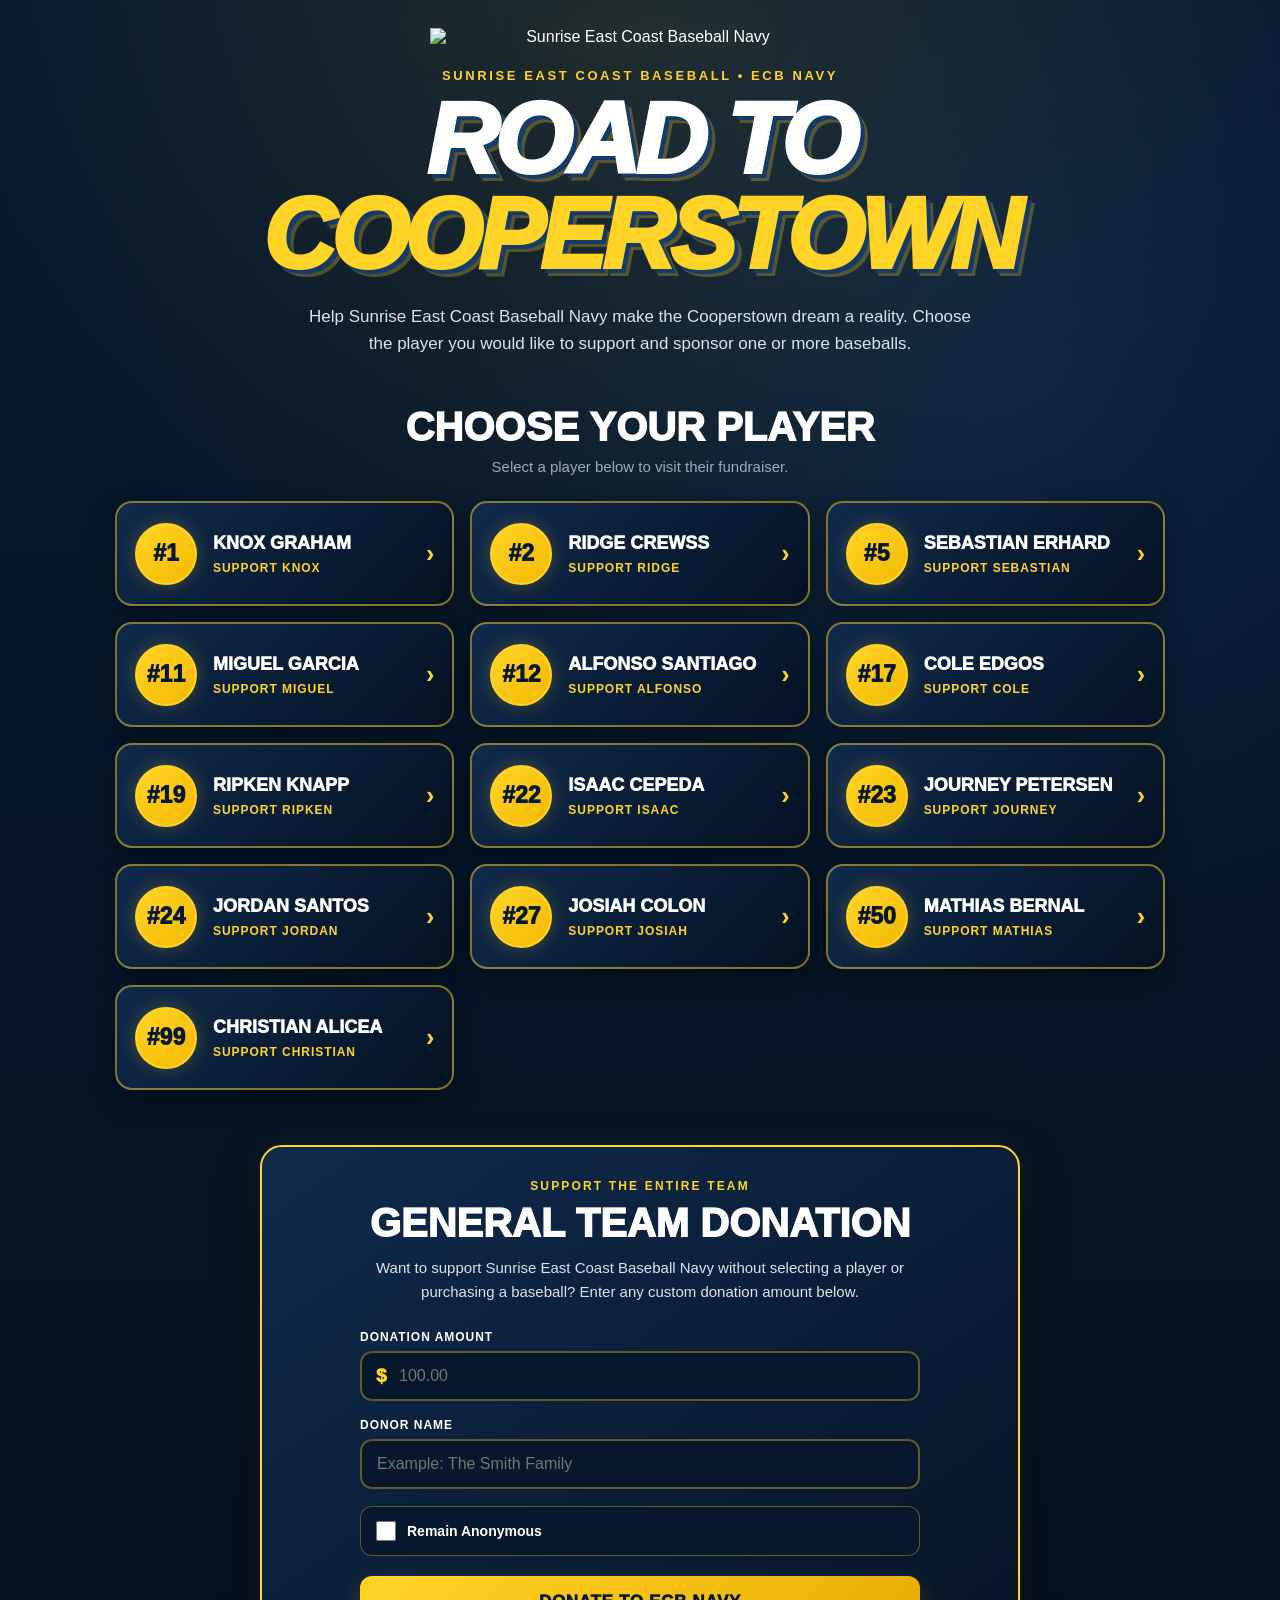
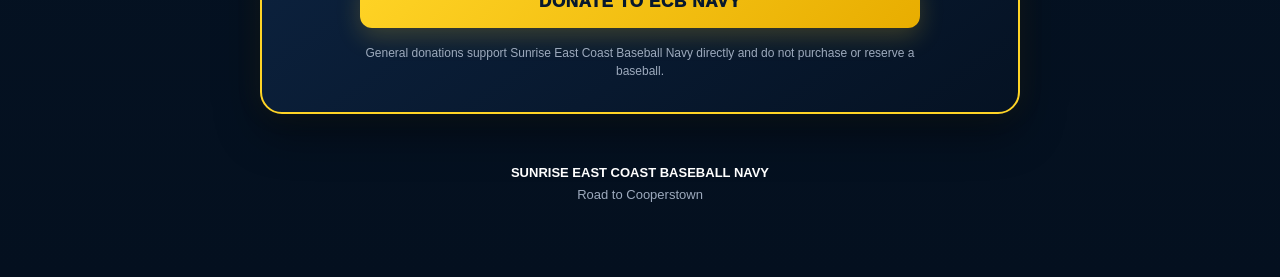
==== commit 48532ea4: "Update index.html" ====
--- a/public/index.html
+++ b/public/index.html
@@ -1,961 +1,1677 @@
 <!DOCTYPE html>
 <html lang="en">
+
 <head>
-<meta charset="UTF-8">
-<meta name="viewport" content="width=device-width, initial-scale=1.0">
-
-<title>ECB Navy | Road to Cooperstown</title>
-
-<style>
-html,body{
-  margin:0;
-  padding:0;
-  min-height:100%;
-  background:#061426;
-}
-
-body{
-  font-family:Arial,Helvetica,sans-serif;
-  color:#fff;
-}
-
-*{
-  box-sizing:border-box;
-}
-
-.page{
-  min-height:100vh;
-  padding:30px 18px 60px;
-  background:
-    radial-gradient(
-      circle at top,
-      #234c7c 0%,
-      #102f55 30%,
-      #071a32 60%,
-      #020914 100%
+  <meta charset="UTF-8" />
+
+  <meta
+    name="viewport"
+    content="width=device-width, initial-scale=1.0"
+  />
+
+  <title>
+    Sunrise East Coast Baseball Navy | Road to Cooperstown
+  </title>
+
+  <meta
+    name="description"
+    content="Support Sunrise East Coast Baseball Navy on the Road to Cooperstown."
+  />
+
+  <style>
+
+    :root {
+      --bg: #061426;
+      --panel: #0b1e38;
+      --panel2: #102b4e;
+
+      --navy: #07182e;
+      --navy-light: #153b68;
+
+      --yellow: #ffd426;
+      --yellow-soft: #ffe875;
+
+      --white: #ffffff;
+      --silver: #dce3ec;
+      --muted: #9daabd;
+    }
+
+    * {
+      box-sizing: border-box;
+    }
+
+    html {
+      scroll-behavior: smooth;
+    }
+
+    body {
+      margin: 0;
+      min-height: 100vh;
+
+      font-family:
+        Inter,
+        Arial,
+        Helvetica,
+        sans-serif;
+
+      color: var(--white);
+
+      background:
+        radial-gradient(
+          circle at top,
+          rgba(255, 212, 38, 0.10),
+          transparent 35%
+        ),
+        radial-gradient(
+          circle at 80% 20%,
+          rgba(21, 59, 104, 0.35),
+          transparent 32%
+        ),
+        linear-gradient(
+          180deg,
+          #07192f 0%,
+          #04101f 100%
+        );
+    }
+
+    .page-shell {
+      width: min(1050px, 92%);
+      margin: 0 auto;
+      padding: 28px 0 70px;
+    }
+
+    .hero {
+      text-align: center;
+    }
+
+    .team-logo {
+      display: block;
+
+      width: min(420px, 85vw);
+      height: auto;
+
+      margin: 0 auto 22px;
+
+      object-fit: contain;
+
+      filter:
+        drop-shadow(
+          0 0 22px
+          rgba(255, 212, 38, 0.20)
+        );
+    }
+
+    .team-kicker {
+      margin-bottom: 14px;
+
+      font-size: 13px;
+      font-weight: 900;
+
+      letter-spacing: 0.20em;
+
+      color: var(--yellow);
+    }
+
+    .hero-title {
+      margin: 0;
+
+      font-size:
+        clamp(
+          48px,
+          9vw,
+          100px
+        );
+
+      line-height: 0.85;
+
+      font-weight: 1000;
+      font-style: italic;
+
+      letter-spacing: -0.045em;
+
+      text-transform: uppercase;
+
+      text-shadow:
+        4px 4px 0 #153b68,
+        7px 7px 0 rgba(255, 212, 38, 0.28);
+    }
+
+    .hero-title .road {
+      display: block;
+      color: white;
+    }
+
+    .hero-title .coop {
+      display: block;
+
+      margin-top: 10px;
+
+      color: var(--yellow);
+    }
+
+    .hero-subtitle {
+      max-width: 680px;
+
+      margin:
+        26px
+        auto
+        0;
+
+      color: var(--silver);
+
+      font-size: 17px;
+      line-height: 1.6;
+    }
+
+    .choose-section {
+      margin-top: 48px;
+    }
+
+    .choose-title {
+      margin-bottom: 8px;
+
+      text-align: center;
+
+      font-size:
+        clamp(
+          27px,
+          5vw,
+          40px
+        );
+
+      font-weight: 1000;
+
+      text-transform: uppercase;
+    }
+
+    .choose-subtitle {
+      margin:
+        0
+        auto
+        26px;
+
+      text-align: center;
+
+      color: var(--muted);
+
+      font-size: 15px;
+    }
+
+    .player-grid {
+      display: grid;
+
+      grid-template-columns:
+        repeat(
+          3,
+          minmax(0, 1fr)
+        );
+
+      gap: 16px;
+    }
+
+    .player-card {
+      position: relative;
+
+      display: flex;
+      align-items: center;
+
+      min-height: 105px;
+
+      padding: 18px;
+
+      overflow: hidden;
+
+      text-decoration: none;
+
+      border:
+        2px
+        solid
+        rgba(255, 212, 38, 0.50);
+
+      border-radius: 17px;
+
+      color: white;
+
+      background:
+        linear-gradient(
+          135deg,
+          rgba(16, 43, 78, 0.98),
+          rgba(5, 18, 35, 0.98)
+        );
+
+      box-shadow:
+        0 10px 28px
+        rgba(0, 0, 0, 0.30);
+
+      transition:
+        transform 0.15s ease,
+        border-color 0.15s ease,
+        box-shadow 0.15s ease;
+    }
+
+    .player-card:hover {
+      transform: translateY(-3px);
+
+      border-color: var(--yellow);
+
+      box-shadow:
+        0 12px 32px
+        rgba(255, 212, 38, 0.12);
+    }
+
+    .number {
+      display: flex;
+
+      align-items: center;
+      justify-content: center;
+
+      flex-shrink: 0;
+
+      width: 62px;
+      height: 62px;
+
+      margin-right: 16px;
+
+      border:
+        2px
+        solid
+        var(--yellow);
+
+      border-radius: 50%;
+
+      color: var(--navy);
+
+      background:
+        linear-gradient(
+          135deg,
+          var(--yellow),
+          #f2b900
+        );
+
+      font-size: 23px;
+      font-weight: 1000;
+
+      box-shadow:
+        0 0 18px
+        rgba(255, 212, 38, 0.24);
+    }
+
+    .player-info {
+      min-width: 0;
+    }
+
+    .player-name {
+      display: block;
+
+      font-size: 18px;
+      font-weight: 1000;
+
+      line-height: 1.15;
+
+      text-transform: uppercase;
+    }
+
+    .support-text {
+      display: block;
+
+      margin-top: 7px;
+
+      color: var(--yellow);
+
+      font-size: 12px;
+      font-weight: 900;
+
+      letter-spacing: 0.08em;
+
+      text-transform: uppercase;
+    }
+
+    .arrow {
+      margin-left: auto;
+      padding-left: 10px;
+
+      color: var(--yellow);
+
+      font-size: 25px;
+      font-weight: 900;
+    }
+
+
+    /* GENERAL TEAM DONATION */
+
+    .general-donation {
+      width: min(760px, 100%);
+
+      margin: 55px auto 0;
+
+      padding:
+        32px
+        28px;
+
+      border:
+        2px
+        solid
+        var(--yellow);
+
+      border-radius: 22px;
+
+      background:
+        linear-gradient(
+          145deg,
+          rgba(16, 43, 78, 0.98),
+          rgba(5, 18, 35, 0.98)
+        );
+
+      box-shadow:
+        0 18px 45px
+        rgba(0, 0, 0, 0.4),
+
+        0 0 28px
+        rgba(255, 212, 38, 0.08);
+
+      text-align: center;
+    }
+
+    .general-kicker {
+      margin-bottom: 8px;
+
+      color: var(--yellow);
+
+      font-size: 12px;
+      font-weight: 900;
+
+      letter-spacing: 0.18em;
+
+      text-transform: uppercase;
+    }
+
+    .general-title {
+      margin:
+        0
+        0
+        10px;
+
+      color: white;
+
+      font-size:
+        clamp(
+          28px,
+          5vw,
+          40px
+        );
+
+      font-weight: 1000;
+
+      text-transform: uppercase;
+    }
+
+    .general-description {
+      max-width: 600px;
+
+      margin:
+        0
+        auto
+        26px;
+
+      color: var(--silver);
+
+      font-size: 15px;
+      line-height: 1.6;
+    }
+
+    .general-form {
+      width: 100%;
+      max-width: 560px;
+
+      margin: 0 auto;
+
+      text-align: left;
+    }
+
+    .general-field {
+      margin-bottom: 17px;
+    }
+
+    .general-field label {
+      display: block;
+
+      margin-bottom: 7px;
+
+      color: white;
+
+      font-size: 12px;
+      font-weight: 900;
+
+      letter-spacing: 0.08em;
+
+      text-transform: uppercase;
+    }
+
+    .general-field input {
+      display: block;
+
+      width: 100%;
+      height: 50px;
+
+      padding: 0 15px;
+
+      border:
+        2px
+        solid
+        rgba(255, 212, 38, 0.35);
+
+      border-radius: 12px;
+
+      background: #07182e;
+
+      color: white;
+
+      font-size: 16px;
+
+      outline: none;
+    }
+
+    .general-field input:focus {
+      border-color: var(--yellow);
+
+      box-shadow:
+        0 0 0 3px
+        rgba(255, 212, 38, 0.10);
+    }
+
+    .general-field input:disabled {
+      opacity: 0.45;
+    }
+
+    .amount-wrap {
+      position: relative;
+    }
+
+    .amount-symbol {
+      position: absolute;
+
+      left: 16px;
+      top: 50%;
+
+      z-index: 2;
+
+      transform:
+        translateY(-50%);
+
+      color: var(--yellow);
+
+      font-size: 19px;
+      font-weight: 1000;
+    }
+
+    .amount-wrap input {
+      padding-left: 37px;
+    }
+
+    .anonymous-option {
+      display: flex;
+
+      align-items: center;
+
+      gap: 11px;
+
+      width: 100%;
+
+      margin:
+        5px
+        0
+        20px;
+
+      padding:
+        14px
+        15px;
+
+      border:
+        1px
+        solid
+        rgba(255, 212, 38, 0.35);
+
+      border-radius: 12px;
+
+      background: #07182e;
+
+      cursor: pointer;
+    }
+
+    .anonymous-option input {
+      width: 20px;
+      height: 20px;
+
+      margin: 0;
+
+      accent-color: #ffd426;
+
+      cursor: pointer;
+    }
+
+    .anonymous-option span {
+      color: white;
+
+      font-size: 14px;
+      font-weight: 800;
+    }
+
+    .general-button {
+      display: block;
+
+      width: 100%;
+
+      padding:
+        16px
+        20px;
+
+      border: 0;
+
+      border-radius: 12px;
+
+      background:
+        linear-gradient(
+          135deg,
+          #ffd426,
+          #e8ad00
+        );
+
+      color: #07182e;
+
+      font-size: 17px;
+      font-weight: 1000;
+
+      letter-spacing: 0.04em;
+
+      text-transform: uppercase;
+
+      cursor: pointer;
+
+      box-shadow:
+        0 9px 24px
+        rgba(255, 212, 38, 0.20);
+    }
+
+    .general-button:hover {
+      transform:
+        translateY(-1px);
+
+      box-shadow:
+        0 10px 28px
+        rgba(255, 212, 38, 0.25);
+    }
+
+    .general-button:disabled {
+      opacity: 0.5;
+      cursor: not-allowed;
+    }
+
+    .general-note {
+      margin:
+        16px
+        0
+        0;
+
+      color: var(--muted);
+
+      font-size: 12px;
+      line-height: 1.5;
+
+      text-align: center;
+    }
+
+    .general-status {
+      display: none;
+
+      margin-top: 15px;
+
+      padding:
+        12px
+        14px;
+
+      border-radius: 10px;
+
+      text-align: center;
+
+      font-size: 14px;
+      font-weight: 800;
+    }
+
+    .general-status.error {
+      display: block;
+
+      color: #ffb5b8;
+
+      border:
+        1px
+        solid
+        rgba(255, 80, 90, 0.45);
+
+      background:
+        rgba(255, 80, 90, 0.10);
+    }
+
+    .general-status.success {
+      display: block;
+
+      color: #d9ffd9;
+
+      border:
+        1px
+        solid
+        rgba(93, 230, 120, 0.40);
+
+      background:
+        rgba(93, 230, 120, 0.10);
+    }
+
+
+    .footer {
+      margin-top: 48px;
+
+      text-align: center;
+
+      color: var(--muted);
+
+      font-size: 13px;
+      line-height: 1.7;
+    }
+
+    .footer strong {
+      color: white;
+    }
+
+
+    @media (max-width: 800px) {
+
+      .player-grid {
+        grid-template-columns:
+          repeat(
+            2,
+            minmax(0, 1fr)
+          );
+      }
+
+    }
+
+
+    @media (max-width: 560px) {
+
+      .page-shell {
+        width: 94%;
+        padding-top: 20px;
+      }
+
+      .team-logo {
+        width:
+          min(
+            340px,
+            82vw
+          );
+      }
+
+      .player-grid {
+        grid-template-columns: 1fr;
+        gap: 12px;
+      }
+
+      .player-card {
+        min-height: 90px;
+      }
+
+      .number {
+        width: 56px;
+        height: 56px;
+
+        font-size: 21px;
+      }
+
+      .player-name {
+        font-size: 17px;
+      }
+
+      .general-donation {
+        margin-top: 40px;
+
+        padding:
+          25px
+          17px;
+
+        border-radius: 18px;
+      }
+
+      .general-title {
+        font-size: 27px;
+      }
+
+      .general-description {
+        font-size: 14px;
+      }
+
+    }
+
+  </style>
+</head>
+
+
+<body>
+
+
+<main class="page-shell">
+
+
+  <!-- HERO -->
+
+  <section class="hero">
+
+    <img
+      src="/ecb-logo.png"
+      alt="Sunrise East Coast Baseball Navy"
+      class="team-logo"
+    />
+
+
+    <div class="team-kicker">
+      SUNRISE EAST COAST BASEBALL • ECB NAVY
+    </div>
+
+
+    <h1 class="hero-title">
+
+      <span class="road">
+        Road to
+      </span>
+
+      <span class="coop">
+        Cooperstown
+      </span>
+
+    </h1>
+
+
+    <p class="hero-subtitle">
+
+      Help Sunrise East Coast Baseball Navy make the
+      Cooperstown dream a reality. Choose the player
+      you would like to support and sponsor one or
+      more baseballs.
+
+    </p>
+
+  </section>
+
+
+
+  <!-- PLAYERS -->
+
+  <section class="choose-section">
+
+    <h2 class="choose-title">
+      Choose Your Player
+    </h2>
+
+
+    <p class="choose-subtitle">
+      Select a player below to visit their fundraiser.
+    </p>
+
+
+    <div class="player-grid">
+
+
+      <a
+        class="player-card"
+        href="/fundraiser.html?player=knox-graham"
+      >
+
+        <span class="number">
+          #1
+        </span>
+
+        <span class="player-info">
+
+          <span class="player-name">
+            Knox Graham
+          </span>
+
+          <span class="support-text">
+            Support Knox
+          </span>
+
+        </span>
+
+        <span class="arrow">
+          ›
+        </span>
+
+      </a>
+
+
+
+      <a
+        class="player-card"
+        href="/fundraiser.html?player=ridge-crewss"
+      >
+
+        <span class="number">
+          #2
+        </span>
+
+        <span class="player-info">
+
+          <span class="player-name">
+            Ridge Crewss
+          </span>
+
+          <span class="support-text">
+            Support Ridge
+          </span>
+
+        </span>
+
+        <span class="arrow">
+          ›
+        </span>
+
+      </a>
+
+
+
+      <a
+        class="player-card"
+        href="/fundraiser.html?player=sebastian-erhard"
+      >
+
+        <span class="number">
+          #5
+        </span>
+
+        <span class="player-info">
+
+          <span class="player-name">
+            Sebastian Erhard
+          </span>
+
+          <span class="support-text">
+            Support Sebastian
+          </span>
+
+        </span>
+
+        <span class="arrow">
+          ›
+        </span>
+
+      </a>
+
+
+
+      <a
+        class="player-card"
+        href="/fundraiser.html?player=miguel-garcia"
+      >
+
+        <span class="number">
+          #11
+        </span>
+
+        <span class="player-info">
+
+          <span class="player-name">
+            Miguel Garcia
+          </span>
+
+          <span class="support-text">
+            Support Miguel
+          </span>
+
+        </span>
+
+        <span class="arrow">
+          ›
+        </span>
+
+      </a>
+
+
+
+      <a
+        class="player-card"
+        href="/fundraiser.html?player=alfonso-santiago"
+      >
+
+        <span class="number">
+          #12
+        </span>
+
+        <span class="player-info">
+
+          <span class="player-name">
+            Alfonso Santiago
+          </span>
+
+          <span class="support-text">
+            Support Alfonso
+          </span>
+
+        </span>
+
+        <span class="arrow">
+          ›
+        </span>
+
+      </a>
+
+
+
+      <a
+        class="player-card"
+        href="/fundraiser.html?player=cole-edgos"
+      >
+
+        <span class="number">
+          #17
+        </span>
+
+        <span class="player-info">
+
+          <span class="player-name">
+            Cole Edgos
+          </span>
+
+          <span class="support-text">
+            Support Cole
+          </span>
+
+        </span>
+
+        <span class="arrow">
+          ›
+        </span>
+
+      </a>
+
+
+
+      <a
+        class="player-card"
+        href="/fundraiser.html?player=ripken-knapp"
+      >
+
+        <span class="number">
+          #19
+        </span>
+
+        <span class="player-info">
+
+          <span class="player-name">
+            Ripken Knapp
+          </span>
+
+          <span class="support-text">
+            Support Ripken
+          </span>
+
+        </span>
+
+        <span class="arrow">
+          ›
+        </span>
+
+      </a>
+
+
+
+      <a
+        class="player-card"
+        href="/fundraiser.html?player=isaac-cepeda"
+      >
+
+        <span class="number">
+          #22
+        </span>
+
+        <span class="player-info">
+
+          <span class="player-name">
+            Isaac Cepeda
+          </span>
+
+          <span class="support-text">
+            Support Isaac
+          </span>
+
+        </span>
+
+        <span class="arrow">
+          ›
+        </span>
+
+      </a>
+
+
+
+      <a
+        class="player-card"
+        href="/fundraiser.html?player=journey-petersen"
+      >
+
+        <span class="number">
+          #23
+        </span>
+
+        <span class="player-info">
+
+          <span class="player-name">
+            Journey Petersen
+          </span>
+
+          <span class="support-text">
+            Support Journey
+          </span>
+
+        </span>
+
+        <span class="arrow">
+          ›
+        </span>
+
+      </a>
+
+
+
+      <a
+        class="player-card"
+        href="/fundraiser.html?player=jordan-santos"
+      >
+
+        <span class="number">
+          #24
+        </span>
+
+        <span class="player-info">
+
+          <span class="player-name">
+            Jordan Santos
+          </span>
+
+          <span class="support-text">
+            Support Jordan
+          </span>
+
+        </span>
+
+        <span class="arrow">
+          ›
+        </span>
+
+      </a>
+
+
+
+      <a
+        class="player-card"
+        href="/fundraiser.html?player=josiah-colon"
+      >
+
+        <span class="number">
+          #27
+        </span>
+
+        <span class="player-info">
+
+          <span class="player-name">
+            Josiah Colon
+          </span>
+
+          <span class="support-text">
+            Support Josiah
+          </span>
+
+        </span>
+
+        <span class="arrow">
+          ›
+        </span>
+
+      </a>
+
+
+
+      <a
+        class="player-card"
+        href="/fundraiser.html?player=mathias-bernal"
+      >
+
+        <span class="number">
+          #50
+        </span>
+
+        <span class="player-info">
+
+          <span class="player-name">
+            Mathias Bernal
+          </span>
+
+          <span class="support-text">
+            Support Mathias
+          </span>
+
+        </span>
+
+        <span class="arrow">
+          ›
+        </span>
+
+      </a>
+
+
+
+      <a
+        class="player-card"
+        href="/fundraiser.html?player=christian-alicea"
+      >
+
+        <span class="number">
+          #99
+        </span>
+
+        <span class="player-info">
+
+          <span class="player-name">
+            Christian Alicea
+          </span>
+
+          <span class="support-text">
+            Support Christian
+          </span>
+
+        </span>
+
+        <span class="arrow">
+          ›
+        </span>
+
+      </a>
+
+
+    </div>
+
+  </section>
+
+
+
+  <!-- GENERAL TEAM DONATION -->
+
+  <section class="general-donation">
+
+
+    <div class="general-kicker">
+      Support the Entire Team
+    </div>
+
+
+    <h2 class="general-title">
+      General Team Donation
+    </h2>
+
+
+    <p class="general-description">
+
+      Want to support Sunrise East Coast Baseball Navy
+      without selecting a player or purchasing a baseball?
+      Enter any custom donation amount below.
+
+    </p>
+
+
+
+    <div class="general-form">
+
+
+      <div class="general-field">
+
+        <label for="generalDonationAmount">
+          Donation Amount
+        </label>
+
+
+        <div class="amount-wrap">
+
+          <span class="amount-symbol">
+            $
+          </span>
+
+
+          <input
+            id="generalDonationAmount"
+            type="number"
+            min="1"
+            step="0.01"
+            inputmode="decimal"
+            placeholder="100.00"
+          />
+
+        </div>
+
+      </div>
+
+
+
+      <div class="general-field">
+
+        <label for="generalDonorName">
+          Donor Name
+        </label>
+
+
+        <input
+          id="generalDonorName"
+          type="text"
+          maxlength="50"
+          autocomplete="name"
+          placeholder="Example: The Smith Family"
+        />
+
+      </div>
+
+
+
+      <label class="anonymous-option">
+
+        <input
+          id="generalAnonymous"
+          type="checkbox"
+        />
+
+        <span>
+          Remain Anonymous
+        </span>
+
+      </label>
+
+
+
+      <button
+        id="generalDonateButton"
+        class="general-button"
+        type="button"
+      >
+        Donate to ECB Navy
+      </button>
+
+
+
+      <div
+        id="generalStatus"
+        class="general-status"
+      ></div>
+
+
+
+      <p class="general-note">
+
+        General donations support Sunrise East Coast
+        Baseball Navy directly and do not purchase
+        or reserve a baseball.
+
+      </p>
+
+
+    </div>
+
+  </section>
+
+
+
+  <footer class="footer">
+
+    <strong>
+      SUNRISE EAST COAST BASEBALL NAVY
+    </strong>
+
+    <br />
+
+    Road to Cooperstown
+
+  </footer>
+
+
+
+  <script>
+
+    const generalDonationAmount =
+      document.getElementById(
+        "generalDonationAmount"
+      );
+
+
+    const generalDonorName =
+      document.getElementById(
+        "generalDonorName"
+      );
+
+
+    const generalAnonymous =
+      document.getElementById(
+        "generalAnonymous"
+      );
+
+
+    const generalDonateButton =
+      document.getElementById(
+        "generalDonateButton"
+      );
+
+
+    const generalStatus =
+      document.getElementById(
+        "generalStatus"
+      );
+
+
+
+    function showGeneralStatus(
+      message,
+      type
+    ) {
+
+      generalStatus.textContent =
+        message;
+
+
+      generalStatus.className =
+        "general-status " +
+        type;
+
+    }
+
+
+
+    generalAnonymous.addEventListener(
+      "change",
+      () => {
+
+        if (
+          generalAnonymous.checked
+        ) {
+
+          generalDonorName.value =
+            "";
+
+
+          generalDonorName.disabled =
+            true;
+
+
+          generalDonorName.placeholder =
+            "Anonymous donation";
+
+        } else {
+
+          generalDonorName.disabled =
+            false;
+
+
+          generalDonorName.placeholder =
+            "Example: The Smith Family";
+
+        }
+
+      }
     );
-}
-
-.wrap{
-  width:min(1120px,100%);
-  margin:0 auto;
-}
-
-/* =========================
-   HEADER
-========================= */
-
-.header{
-  text-align:center;
-  padding-top:8px;
-}
-
-.logo{
-  display:block;
-  width:min(430px,88%);
-  height:auto;
-  margin:0 auto 18px;
-  filter:
-    drop-shadow(
-      0 10px 20px
-      rgba(0,0,0,.4)
+
+
+
+    generalDonateButton.addEventListener(
+      "click",
+      async () => {
+
+        const amount =
+          Number(
+            generalDonationAmount.value
+          );
+
+
+        let donorName;
+
+
+        if (
+          generalAnonymous.checked
+        ) {
+
+          donorName =
+            "Anonymous";
+
+        } else {
+
+          donorName =
+            generalDonorName
+              .value
+              .trim()
+              .replace(
+                /\s+/g,
+                " "
+              );
+
+
+          if (
+            !donorName
+          ) {
+
+            showGeneralStatus(
+              "Please enter a donor name or select Remain Anonymous.",
+              "error"
+            );
+
+
+            generalDonorName.focus();
+
+
+            return;
+
+          }
+
+        }
+
+
+
+        if (
+          !Number.isFinite(
+            amount
+          ) ||
+          amount < 1
+        ) {
+
+          showGeneralStatus(
+            "Please enter a donation amount of at least $1.",
+            "error"
+          );
+
+
+          generalDonationAmount.focus();
+
+
+          return;
+
+        }
+
+
+
+        generalDonateButton.disabled =
+          true;
+
+
+        generalDonateButton.textContent =
+          "Creating Checkout...";
+
+
+        showGeneralStatus(
+          "Preparing secure checkout...",
+          "success"
+        );
+
+
+
+        try {
+
+          const response =
+            await fetch(
+              "/api/create-checkout",
+              {
+
+                method:
+                  "POST",
+
+                headers: {
+
+                  "Content-Type":
+                    "application/json"
+
+                },
+
+                body:
+                  JSON.stringify({
+
+                    type:
+                      "general",
+
+                    playerKey:
+                      "team",
+
+                    amount,
+
+                    donorName,
+
+                    anonymous:
+                      generalAnonymous.checked
+
+                  })
+
+              }
+            );
+
+
+
+          const data =
+            await response.json();
+
+
+
+          if (
+            !response.ok ||
+            !data.success
+          ) {
+
+            throw new Error(
+              data.error ||
+              "Unable to create donation checkout."
+            );
+
+          }
+
+
+
+          if (
+            !data.url
+          ) {
+
+            throw new Error(
+              "Checkout URL was not returned."
+            );
+
+          }
+
+
+
+          window.location.href =
+            data.url;
+
+
+        } catch (
+          error
+        ) {
+
+          console.error(
+            error
+          );
+
+
+          showGeneralStatus(
+            error.message ||
+            "General donation checkout is unavailable.",
+            "error"
+          );
+
+
+          generalDonateButton.disabled =
+            false;
+
+
+          generalDonateButton.textContent =
+            "Donate to ECB Navy";
+
+        }
+
+      }
     );
-}
-
-.road{
-  margin:0;
-  font-size:clamp(42px,8vw,78px);
-  line-height:.9;
-  font-weight:1000;
-  font-style:italic;
-  text-transform:uppercase;
-  text-shadow:
-    3px 3px 0 #8b7100,
-    6px 6px 0 rgba(0,0,0,.42);
-}
-
-.road span{
-  color:#ffd426;
-}
-
-.subhead{
-  max-width:760px;
-  margin:20px auto 0;
-  color:#dce8f5;
-  font-size:17px;
-  line-height:1.55;
-}
-
-.hero-note{
-  display:inline-block;
-  margin-top:18px;
-  padding:10px 16px;
-  border:1px solid rgba(255,212,38,.65);
-  border-radius:999px;
-  color:#ffd426;
-  background:rgba(0,0,0,.2);
-  font-size:13px;
-  font-weight:900;
-  letter-spacing:1.2px;
-  text-transform:uppercase;
-}
-
-/* =========================
-   SECTION TITLES
-========================= */
-
-.section-kicker{
-  margin-top:42px;
-  text-align:center;
-  color:#ffd426;
-  font-size:13px;
-  font-weight:1000;
-  letter-spacing:3px;
-  text-transform:uppercase;
-}
-
-.section-title{
-  margin:8px 0 24px;
-  text-align:center;
-  font-size:32px;
-  font-weight:1000;
-  text-transform:uppercase;
-}
-
-/* =========================
-   PLAYER GRID
-========================= */
-
-.grid{
-  display:grid;
-  grid-template-columns:repeat(4,minmax(0,1fr));
-  gap:18px;
-}
-
-.player-card{
-  display:flex;
-  min-height:245px;
-  padding:22px 14px 18px;
-  flex-direction:column;
-  align-items:center;
-  justify-content:center;
-
-  border:2px solid rgba(255,212,38,.7);
-  border-radius:20px;
-
-  background:
-    linear-gradient(
-      180deg,
-      rgba(23,58,98,.95),
-      rgba(4,18,36,.98)
-    );
-
-  color:#fff;
-  text-decoration:none;
-
-  box-shadow:
-    0 12px 30px rgba(0,0,0,.35);
-
-  transition:
-    transform .18s ease,
-    border-color .18s ease,
-    box-shadow .18s ease;
-}
-
-.player-card:hover{
-  transform:translateY(-5px);
-  border-color:#fff09a;
-  box-shadow:
-    0 18px 36px rgba(0,0,0,.45);
-}
-
-.baseball{
-  width:112px;
-  height:112px;
-
-  display:flex;
-  align-items:center;
-  justify-content:center;
-
-  margin-bottom:16px;
-
-  border-radius:50%;
-  border:3px solid #d8d8d8;
-
-  background:
-    radial-gradient(
-      circle at 35% 30%,
-      #fff 0%,
-      #f4f4f4 45%,
-      #d7d7d7 100%
-    );
-
-  box-shadow:
-    0 8px 18px rgba(0,0,0,.38);
-
-  position:relative;
-  overflow:hidden;
-}
-
-.baseball:before,
-.baseball:after{
-  content:"";
-  position:absolute;
-  width:38%;
-  height:72%;
-  border:2px dashed #cf2035;
-  border-top:none;
-  border-bottom:none;
-  border-radius:50%;
-  opacity:.78;
-}
-
-.baseball:before{
-  left:4%;
-}
-
-.baseball:after{
-  right:4%;
-}
-
-.baseball span{
-  position:relative;
-  z-index:2;
-  color:#07182e;
-  font-size:38px;
-  font-weight:1000;
-}
-
-.player-number{
-  color:#ffd426;
-  font-size:14px;
-  font-weight:1000;
-  letter-spacing:1px;
-  margin-bottom:6px;
-}
-
-.player-name{
-  min-height:48px;
-  display:flex;
-  align-items:center;
-  justify-content:center;
-
-  text-align:center;
-  font-size:20px;
-  font-weight:1000;
-  text-transform:uppercase;
-  line-height:1.12;
-}
-
-.support-text{
-  margin-top:8px;
-  color:#ffe777;
-  font-size:10px;
-  font-weight:900;
-  letter-spacing:1.3px;
-}
-
-/* =========================
-   GENERAL DONATION
-========================= */
-
-.general-card{
-  max-width:760px;
-  margin:42px auto 0;
-  padding:26px;
-
-  border:2px solid #ffd426;
-  border-radius:22px;
-
-  background:
-    linear-gradient(
-      180deg,
-      rgba(16,47,85,.96),
-      rgba(3,15,30,.98)
-    );
-
-  box-shadow:
-    0 16px 36px rgba(0,0,0,.4);
-}
-
-.general-card h2{
-  margin:0;
-  text-align:center;
-  color:#ffd426;
-  font-size:28px;
-  text-transform:uppercase;
-}
-
-.general-card p{
-  max-width:620px;
-  margin:12px auto 20px;
-  text-align:center;
-  color:#dce8f5;
-  line-height:1.5;
-}
-
-.form-grid{
-  display:grid;
-  grid-template-columns:1fr 1fr;
-  gap:12px;
-}
-
-.general-input,
-.general-select{
-  width:100%;
-  padding:14px;
-  border:2px solid #536a85;
-  border-radius:11px;
-  background:#071b35;
-  color:#fff;
-  font-size:16px;
-  outline:none;
-}
-
-.general-input:focus,
-.general-select:focus{
-  border-color:#ffd426;
-}
-
-.full{
-  grid-column:1 / -1;
-}
-
-.anonymous-row{
-  display:flex;
-  align-items:center;
-  gap:9px;
-  margin-top:4px;
-  font-size:14px;
-  font-weight:800;
-}
-
-.anonymous-row input{
-  width:18px;
-  height:18px;
-  accent-color:#ffd426;
-}
-
-.general-button{
-  width:100%;
-  margin-top:16px;
-  padding:16px;
-  border:0;
-  border-radius:13px;
-
-  background:
-    linear-gradient(
-      90deg,
-      #af9000,
-      #ffd426
-    );
-
-  color:#07182e;
-  font-size:17px;
-  font-weight:1000;
-  text-transform:uppercase;
-  cursor:pointer;
-}
-
-.general-button:disabled{
-  opacity:.6;
-  cursor:not-allowed;
-}
-
-.general-status{
-  min-height:20px;
-  margin-top:10px;
-  text-align:center;
-  color:#fff3b0;
-  font-size:13px;
-}
-
-/* =========================
-   HOW IT WORKS
-========================= */
-
-.how-grid{
-  display:grid;
-  grid-template-columns:repeat(3,1fr);
-  gap:16px;
-}
-
-.how-card{
-  padding:22px;
-  border:1px solid rgba(255,255,255,.16);
-  border-radius:18px;
-  background:rgba(255,255,255,.05);
-  text-align:center;
-}
-
-.step{
-  width:46px;
-  height:46px;
-  margin:0 auto 12px;
-
-  display:flex;
-  align-items:center;
-  justify-content:center;
-
-  border-radius:50%;
-
-  background:#ffd426;
-  color:#07182e;
-
-  font-size:21px;
-  font-weight:1000;
-}
-
-.how-card h3{
-  margin:0 0 8px;
-  color:#fff;
-  font-size:18px;
-}
-
-.how-card p{
-  margin:0;
-  color:#cbd8e7;
-  font-size:14px;
-  line-height:1.45;
-}
-
-/* =========================
-   FOOTER
-========================= */
-
-.footer{
-  margin-top:42px;
-  text-align:center;
-  color:#ffd426;
-  font-size:13px;
-  font-weight:1000;
-  letter-spacing:2.5px;
-  text-transform:uppercase;
-}
-
-/* =========================
-   MOBILE
-========================= */
-
-@media(max-width:900px){
-  .grid{
-    grid-template-columns:repeat(3,minmax(0,1fr));
-  }
-}
-
-@media(max-width:680px){
-  .grid{
-    grid-template-columns:repeat(2,minmax(0,1fr));
-    gap:12px;
-  }
-
-  .player-card{
-    min-height:210px;
-    padding:18px 10px 15px;
-  }
-
-  .baseball{
-    width:92px;
-    height:92px;
-  }
-
-  .baseball span{
-    font-size:32px;
-  }
-
-  .player-name{
-    font-size:16px;
-  }
-
-  .form-grid{
-    grid-template-columns:1fr;
-  }
-
-  .full{
-    grid-column:auto;
-  }
-
-  .how-grid{
-    grid-template-columns:1fr;
-  }
-}
-</style>
-</head>
-
-<body>
-
-<div class="page">
-<div class="wrap">
-
-<header class="header">
-
-<img
-  src="/ecb-logo.png"
-  alt="Sunrise East Coast Baseball"
-  class="logo"
->
-
-<h1 class="road">
-  Road To
-  <br>
-  <span>Cooperstown</span>
-</h1>
-
-<div class="subhead">
-  Support the ECB Navy team on their Road to Cooperstown.
-  Choose a player below and select baseballs from their individual
-  1–100 fundraiser board, or make a general donation directly to the team or player.
-</div>
-
-<div class="hero-note">
-  100 Baseballs • $5,050 Goal Per Player
-</div>
-
-</header>
-
-
-<div class="section-kicker">
-  Choose Your Player
-</div>
-
-<h2 class="section-title">
-  Select A Player To Support
-</h2>
-
-
-<main class="grid">
-
-<a class="player-card" href="/fundraiser.html?player=knox-graham">
-  <div class="baseball"><span>1</span></div>
-  <div class="player-number">#1</div>
-  <div class="player-name">Knox Graham</div>
-  <div class="support-text">SUPPORT THIS PLAYER</div>
-</a>
-
-<a class="player-card" href="/fundraiser.html?player=ridge-crewss">
-  <div class="baseball"><span>2</span></div>
-  <div class="player-number">#2</div>
-  <div class="player-name">Ridge Crewss</div>
-  <div class="support-text">SUPPORT THIS PLAYER</div>
-</a>
-
-<a class="player-card" href="/fundraiser.html?player=sebastian-erhard">
-  <div class="baseball"><span>5</span></div>
-  <div class="player-number">#5</div>
-  <div class="player-name">Sebastian Erhard</div>
-  <div class="support-text">SUPPORT THIS PLAYER</div>
-</a>
-
-<a class="player-card" href="/fundraiser.html?player=miguel-garcia">
-  <div class="baseball"><span>11</span></div>
-  <div class="player-number">#11</div>
-  <div class="player-name">Miguel Garcia</div>
-  <div class="support-text">SUPPORT THIS PLAYER</div>
-</a>
-
-<a class="player-card" href="/fundraiser.html?player=alfonso-santiago">
-  <div class="baseball"><span>12</span></div>
-  <div class="player-number">#12</div>
-  <div class="player-name">Alfonso Santiago</div>
-  <div class="support-text">SUPPORT THIS PLAYER</div>
-</a>
-
-<a class="player-card" href="/fundraiser.html?player=cole-edgos">
-  <div class="baseball"><span>17</span></div>
-  <div class="player-number">#17</div>
-  <div class="player-name">Cole Edgos</div>
-  <div class="support-text">SUPPORT THIS PLAYER</div>
-</a>
-
-<a class="player-card" href="/fundraiser.html?player=ripken-knapp">
-  <div class="baseball"><span>19</span></div>
-  <div class="player-number">#19</div>
-  <div class="player-name">Ripken Knapp</div>
-  <div class="support-text">SUPPORT THIS PLAYER</div>
-</a>
-
-<a class="player-card" href="/fundraiser.html?player=isaac-cepeda">
-  <div class="baseball"><span>22</span></div>
-  <div class="player-number">#22</div>
-  <div class="player-name">Isaac Cepeda</div>
-  <div class="support-text">SUPPORT THIS PLAYER</div>
-</a>
-
-<a class="player-card" href="/fundraiser.html?player=journey-petersen">
-  <div class="baseball"><span>23</span></div>
-  <div class="player-number">#23</div>
-  <div class="player-name">Journey Petersen</div>
-  <div class="support-text">SUPPORT THIS PLAYER</div>
-</a>
-
-<a class="player-card" href="/fundraiser.html?player=jordan-santos">
-  <div class="baseball"><span>24</span></div>
-  <div class="player-number">#24</div>
-  <div class="player-name">Jordan Santos</div>
-  <div class="support-text">SUPPORT THIS PLAYER</div>
-</a>
-
-<a class="player-card" href="/fundraiser.html?player=josiah-colon">
-  <div class="baseball"><span>27</span></div>
-  <div class="player-number">#27</div>
-  <div class="player-name">Josiah Colon</div>
-  <div class="support-text">SUPPORT THIS PLAYER</div>
-</a>
-
-<a class="player-card" href="/fundraiser.html?player=mathias-bernal">
-  <div class="baseball"><span>50</span></div>
-  <div class="player-number">#50</div>
-  <div class="player-name">Mathias Bernal</div>
-  <div class="support-text">SUPPORT THIS PLAYER</div>
-</a>
-
-<a class="player-card" href="/fundraiser.html?player=christian-alicea">
-  <div class="baseball"><span>99</span></div>
-  <div class="player-number">#99</div>
-  <div class="player-name">Christian Alicea</div>
-  <div class="support-text">SUPPORT THIS PLAYER</div>
-</a>
-
-</main>
-
-
-<div class="section-kicker">
-  Any Amount Helps
-</div>
-
-<div class="general-card">
-
-<h2>
-  Make A General Donation
-</h2>
-
-<p>
-  Donate any amount directly to the ECB Navy team or choose a specific player.
-  Your donation will be processed securely through Stripe.
-</p>
-
-<div class="form-grid">
-
-<select
-  id="generalPlayer"
-  class="general-select"
->
-  <option value="team">ECB Navy Team</option>
-  <option value="knox-graham">#1 Knox Graham</option>
-  <option value="ridge-crewss">#2 Ridge Crewss</option>
-  <option value="sebastian-erhard">#5 Sebastian Erhard</option>
-  <option value="miguel-garcia">#11 Miguel Garcia</option>
-  <option value="alfonso-santiago">#12 Alfonso Santiago</option>
-  <option value="cole-edgos">#17 Cole Edgos</option>
-  <option value="ripken-knapp">#19 Ripken Knapp</option>
-  <option value="isaac-cepeda">#22 Isaac Cepeda</option>
-  <option value="journey-petersen">#23 Journey Petersen</option>
-  <option value="jordan-santos">#24 Jordan Santos</option>
-  <option value="josiah-colon">#27 Josiah Colon</option>
-  <option value="mathias-bernal">#50 Mathias Bernal</option>
-  <option value="christian-alicea">#99 Christian Alicea</option>
-</select>
-
-<input
-  id="generalAmount"
-  class="general-input"
-  type="number"
-  min="1"
-  step="1"
-  placeholder="Donation Amount $"
->
-
-<input
-  id="generalDonor"
-  class="general-input full"
-  type="text"
-  maxlength="80"
-  placeholder="Name, family name, or business"
->
-
-<label
-  class="anonymous-row full"
-  for="generalAnonymous"
->
-  <input
-    id="generalAnonymous"
-    type="checkbox"
-  >
-  <span>
-    Make my donation Anonymous
-  </span>
-</label>
-
-</div>
-
-<button
-  id="generalButton"
-  class="general-button"
->
-  Donate Securely With Stripe
-</button>
-
-<div
-  id="generalStatus"
-  class="general-status"
-></div>
-
-</div>
-
-
-<div class="section-kicker">
-  Simple & Secure
-</div>
-
-<h2 class="section-title">
-  How It Works
-</h2>
-
-<div class="how-grid">
-
-<div class="how-card">
-  <div class="step">1</div>
-  <h3>Choose A Player</h3>
-  <p>
-    Select the ECB Navy player you want your contribution credited toward.
-  </p>
-</div>
-
-<div class="how-card">
-  <div class="step">2</div>
-  <h3>Pick Baseballs</h3>
-  <p>
-    On that player's page, choose one or more available baseball numbers.
-  </p>
-</div>
-
-<div class="how-card">
-  <div class="step">3</div>
-  <h3>Checkout Securely</h3>
-  <p>
-    Complete your contribution through secure Stripe Checkout.
-  </p>
-</div>
-
-</div>
-
-
-<div class="footer">
-  Sunrise East Coast Baseball • ECB Navy • Road To Cooperstown
-</div>
-
-</div>
-</div>
-
-
-<script>
-
-const generalPlayer =
-  document.getElementById("generalPlayer");
-
-const generalAmount =
-  document.getElementById("generalAmount");
-
-const generalDonor =
-  document.getElementById("generalDonor");
-
-const generalAnonymous =
-  document.getElementById("generalAnonymous");
-
-const generalButton =
-  document.getElementById("generalButton");
-
-const generalStatus =
-  document.getElementById("generalStatus");
-
-
-generalAnonymous.addEventListener(
-  "change",
-  function(){
-
-    if(generalAnonymous.checked){
-
-      generalDonor.value = "";
-
-      generalDonor.disabled = true;
-
-      generalDonor.placeholder =
-        "Anonymous donation";
-
-    }else{
-
-      generalDonor.disabled = false;
-
-      generalDonor.placeholder =
-        "Name, family name, or business";
-
-    }
-
-  }
-);
-
-
-generalButton.addEventListener(
-  "click",
-  async function(){
-
-    const amount =
-      Number(
-        generalAmount.value
+
+
+
+    const params =
+      new URLSearchParams(
+        window.location.search
       );
 
-    if(
-      !Number.isFinite(amount) ||
-      amount < 1
-    ){
-
-      generalStatus.textContent =
-        "Please enter a valid donation amount.";
-
-      return;
-    }
-
-
-    const anonymous =
-      generalAnonymous.checked === true;
-
-    let donorName =
-      generalDonor.value
-        .trim()
-        .replace(/\s+/g," ");
-
-
-    if(
-      !anonymous &&
-      donorName.length < 2
-    ){
-
-      generalStatus.textContent =
-        "Please enter the name you want displayed or choose Anonymous.";
-
-      generalDonor.focus();
-
-      return;
-    }
-
-
-    if(anonymous){
-      donorName = "Anonymous";
-    }
-
-
-    generalButton.disabled =
-      true;
-
-    generalButton.textContent =
-      "Preparing Secure Checkout...";
-
-    generalStatus.textContent =
-      "Connecting to Stripe...";
-
-
-    try{
-
-      const response =
-        await fetch(
-          "/api/create-checkout",
+
+
+    if (
+      params.get(
+        "payment"
+      ) ===
+      "success"
+    ) {
+
+      showGeneralStatus(
+        "Thank you for supporting Sunrise East Coast Baseball Navy!",
+        "success"
+      );
+
+
+      document
+        .querySelector(
+          ".general-donation"
+        )
+        ?.scrollIntoView(
           {
-            method:"POST",
-
-            headers:{
-              "Content-Type":
-                "application/json",
-
-              "Accept":
-                "application/json"
-            },
-
-            body:JSON.stringify({
-
-              type:
-                "general",
-
-              playerKey:
-                generalPlayer.value,
-
-              amount:
-                amount,
-
-              donorName:
-                donorName,
-
-              anonymous:
-                anonymous
-
-            })
+            behavior:
+              "smooth"
           }
         );
 
-
-      const text =
-        await response.text();
-
-      let data;
-
-      try{
-
-        data =
-          JSON.parse(text);
-
-      }catch(error){
-
-        throw new Error(
-          "Checkout server returned invalid data."
-        );
-
-      }
-
-
-      if(
-        !response.ok ||
-        !data.url
-      ){
-
-        throw new Error(
-          data && data.error
-            ? data.error
-            : "Unable to create Stripe checkout."
-        );
-
-      }
-
-
-      generalStatus.textContent =
-        "Opening Stripe...";
-
-      window.location.href =
-        data.url;
-
-
-    }catch(error){
-
-      console.error(
-        "General donation error:",
-        error
+    }
+
+
+
+    if (
+      params.get(
+        "payment"
+      ) ===
+      "cancelled"
+    ) {
+
+      showGeneralStatus(
+        "Donation checkout was canceled. No payment was made.",
+        "error"
       );
 
-      generalStatus.textContent =
-        error && error.message
-          ? error.message
-          : "Unable to start checkout.";
-
-      generalButton.disabled =
-        false;
-
-      generalButton.textContent =
-        "Donate Securely With Stripe";
-
-    }
-
-  }
-);
-
-</script>
+    }
+
+  </script>
+
+
+</main>
 
 </body>
+
 </html>
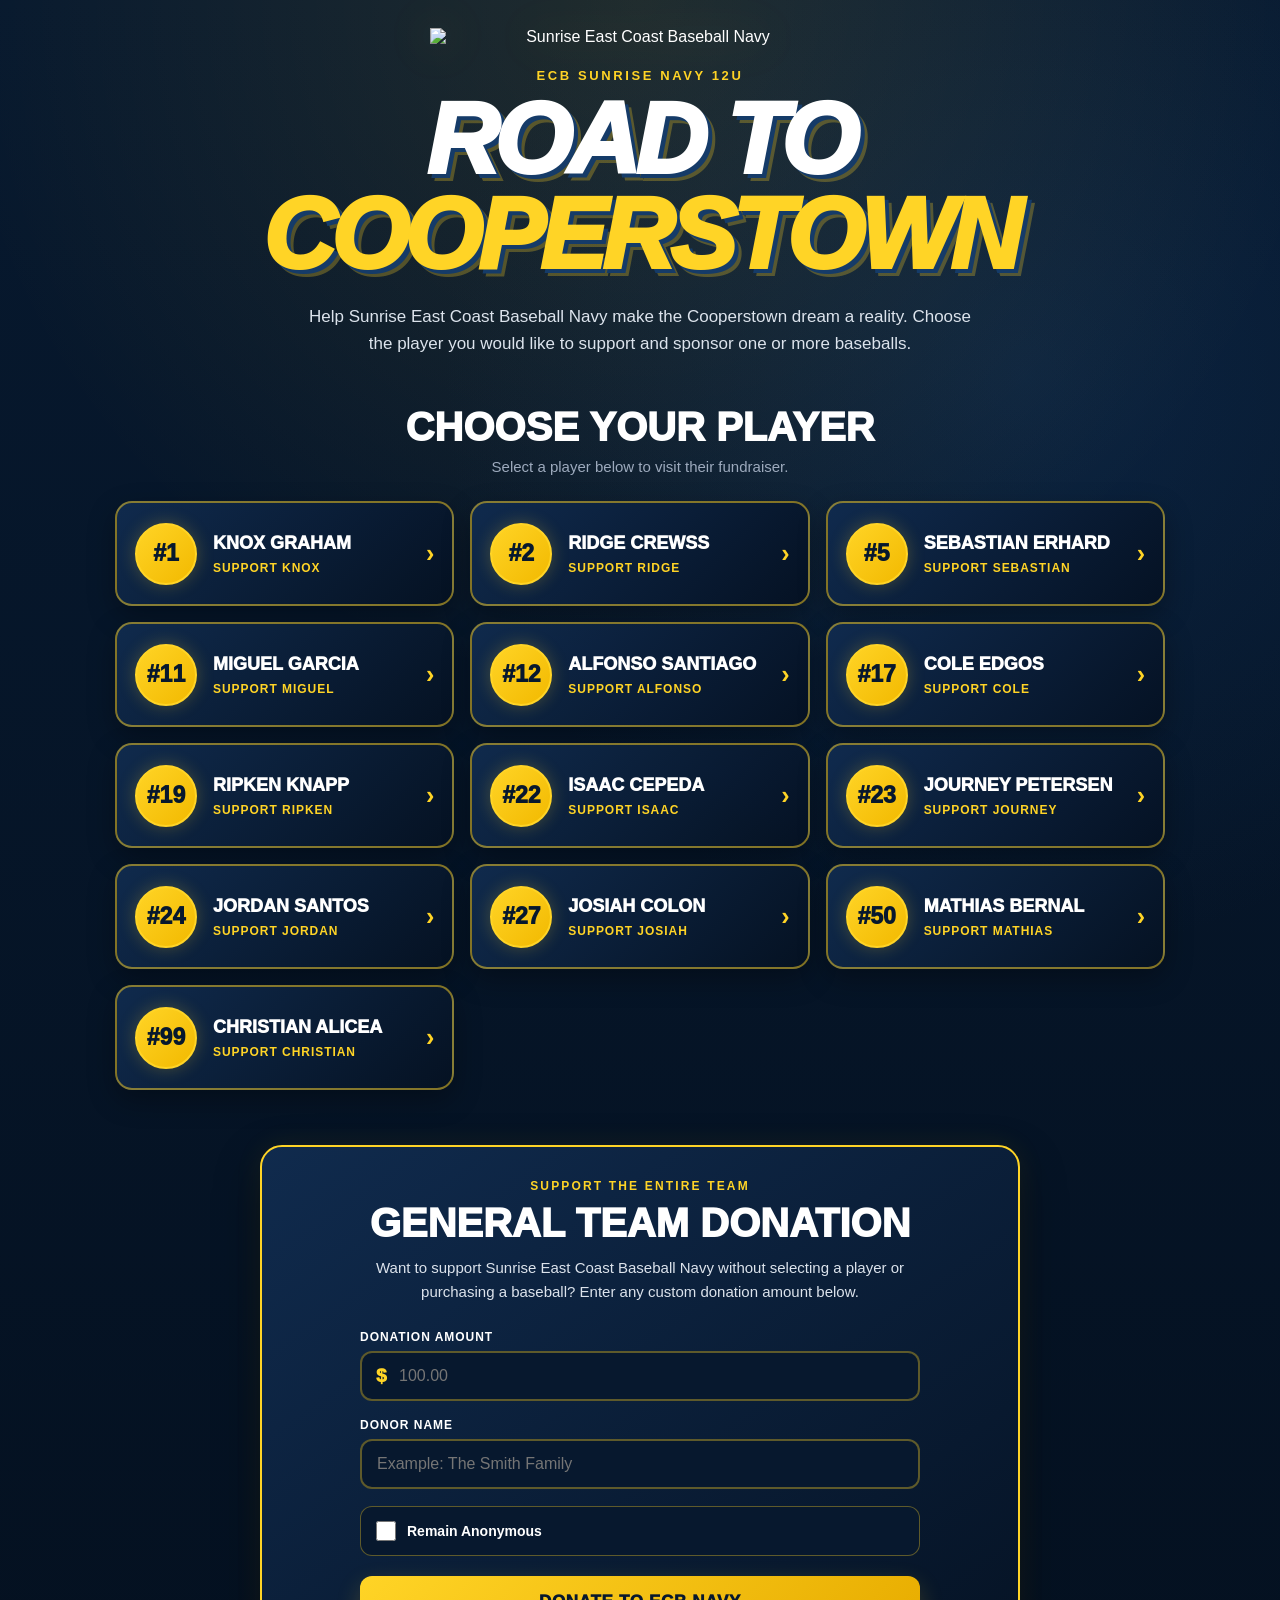
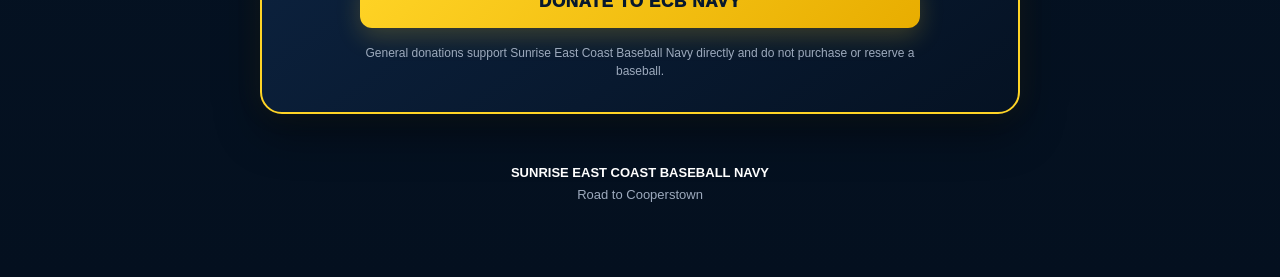
==== commit daa8a7dd: "Update index.html" ====
--- a/public/index.html
+++ b/public/index.html
@@ -772,7 +772,7 @@
 
 
     <div class="team-kicker">
-      SUNRISE EAST COAST BASEBALL • ECB NAVY
+      ECB SUNRISE NAVY 12U
     </div>
 
 
